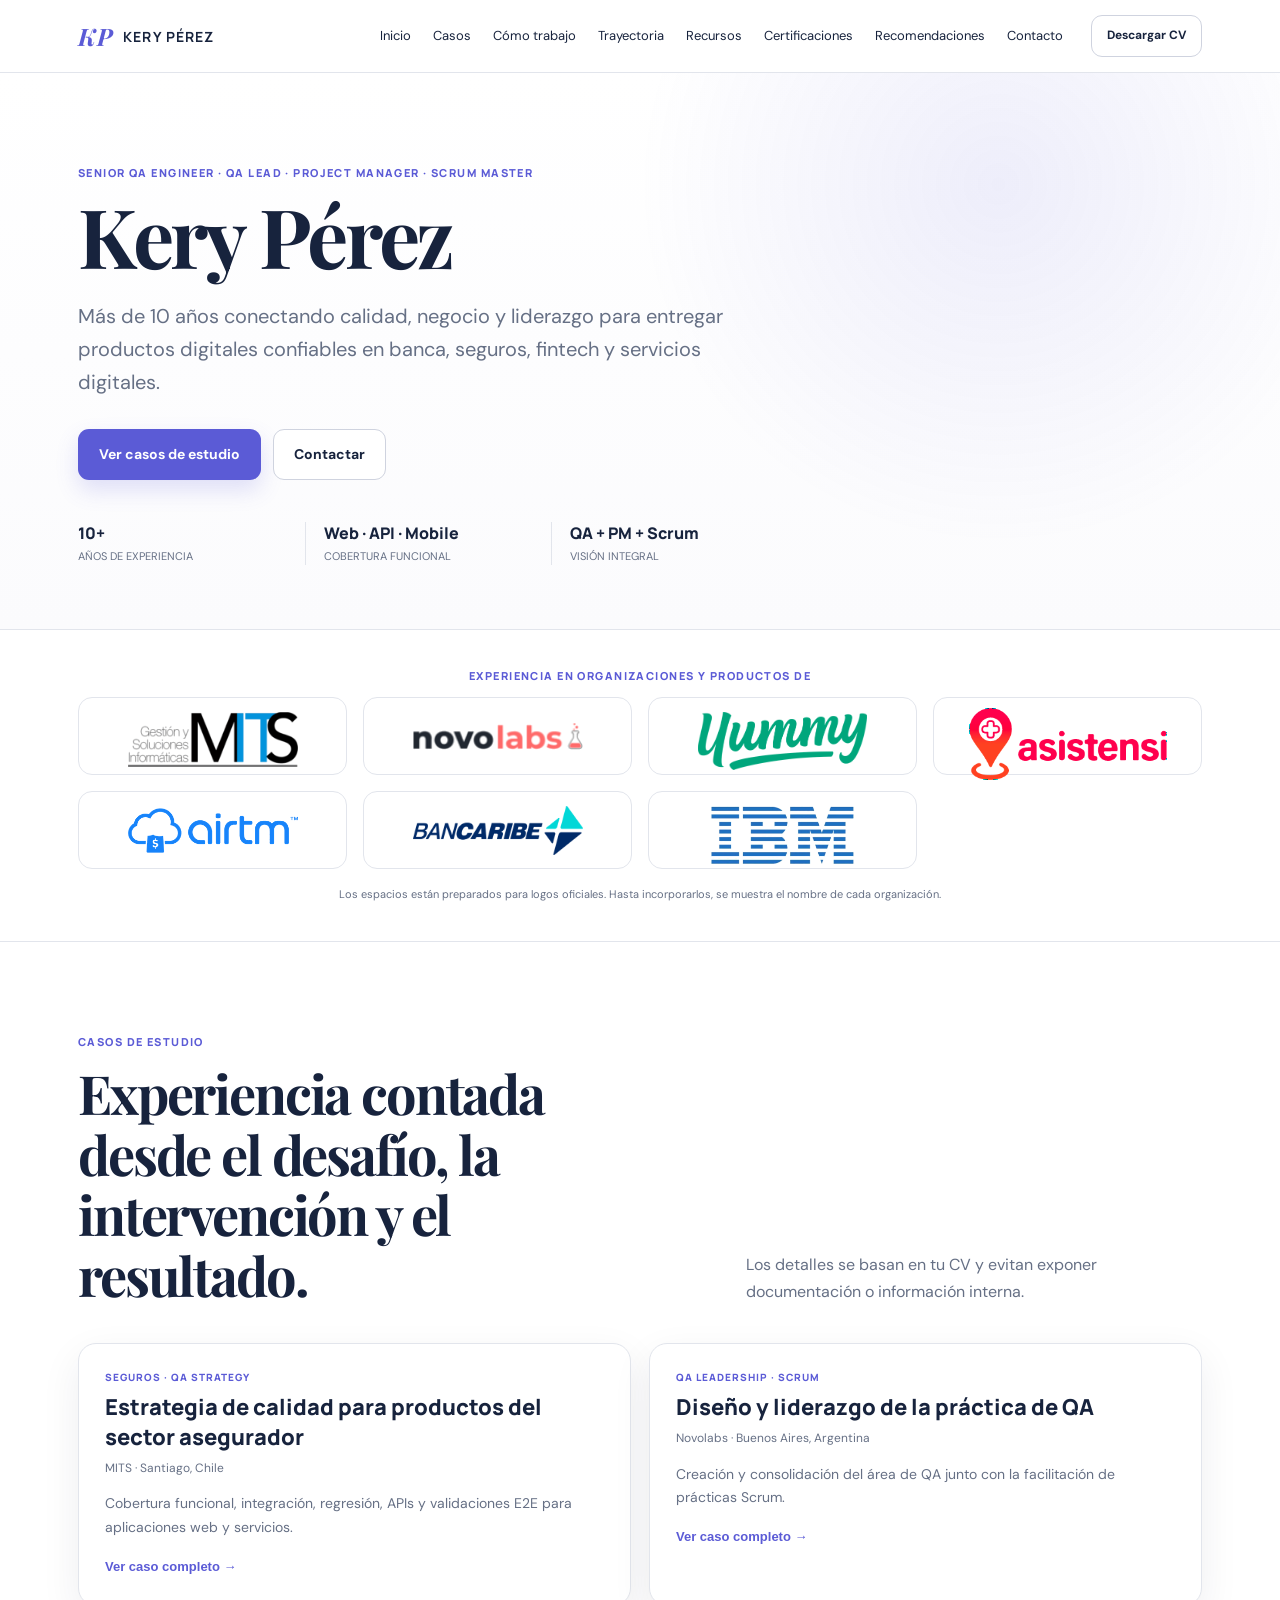
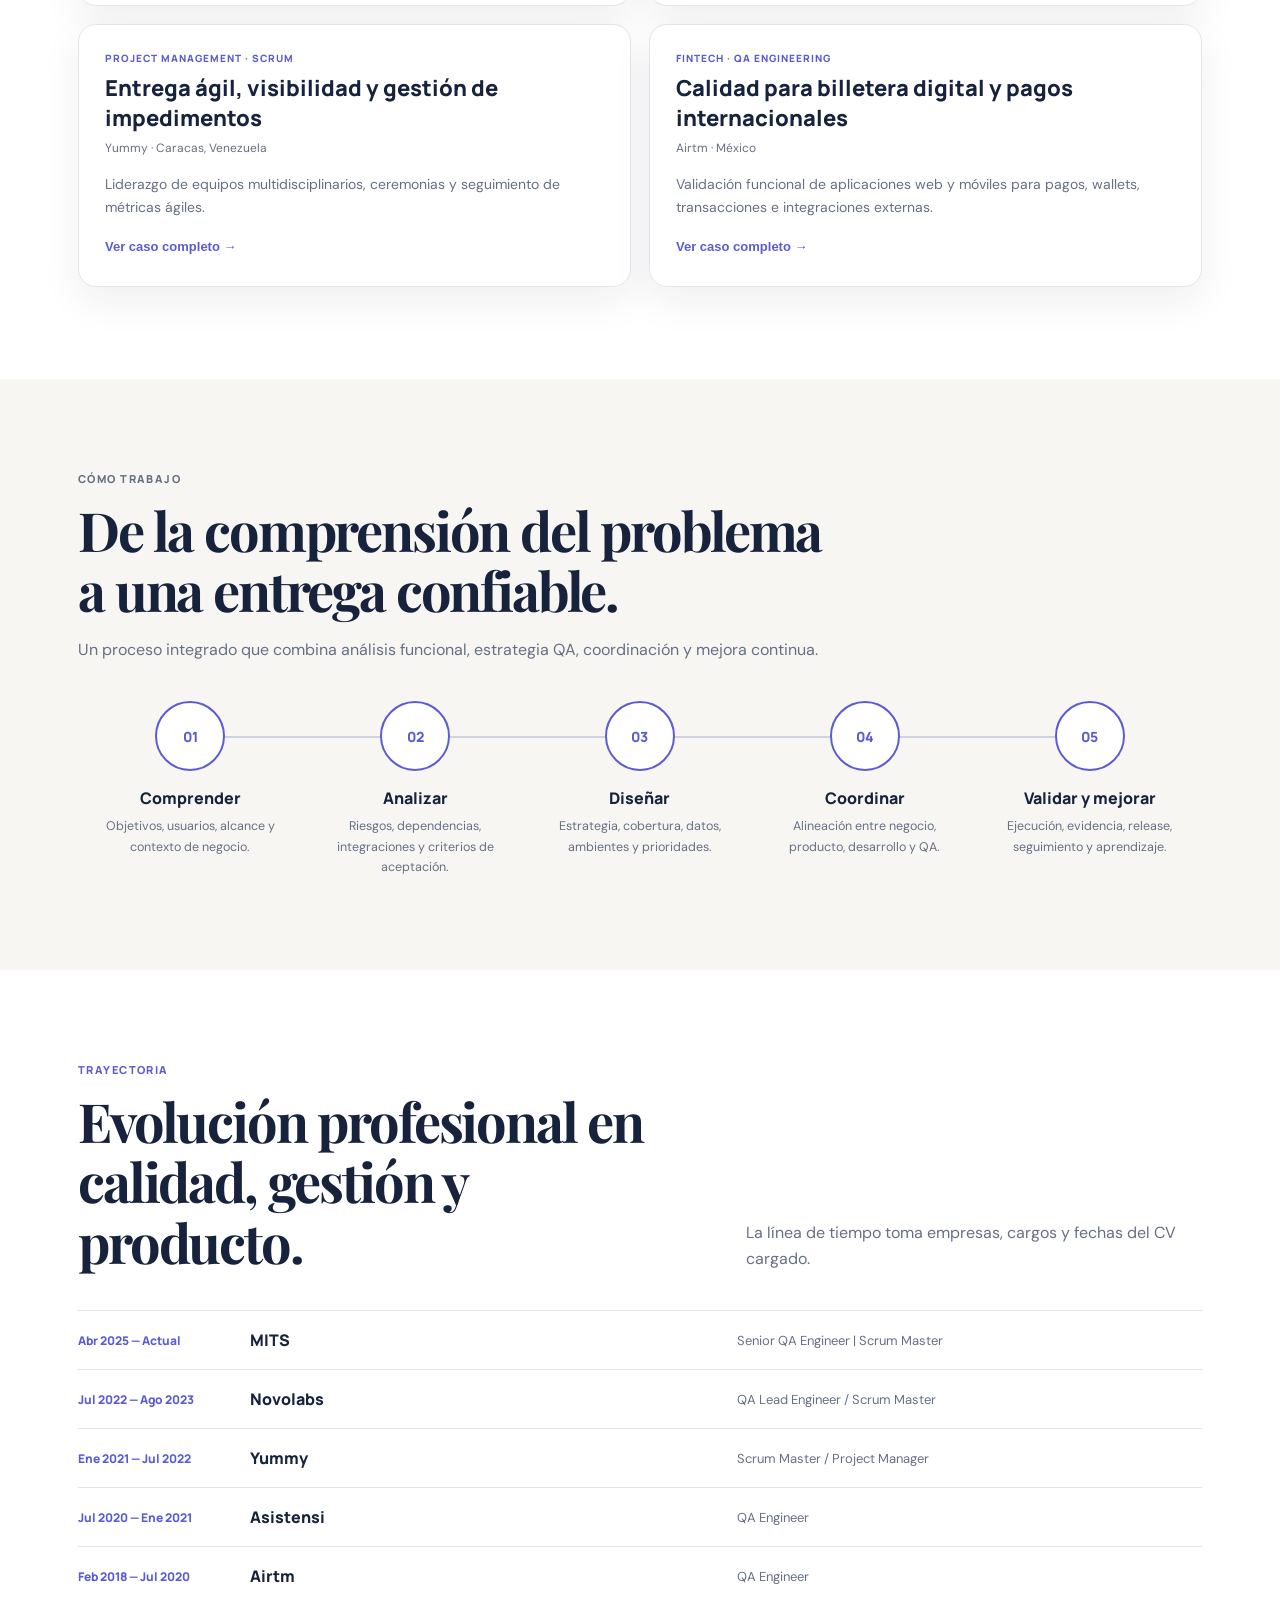
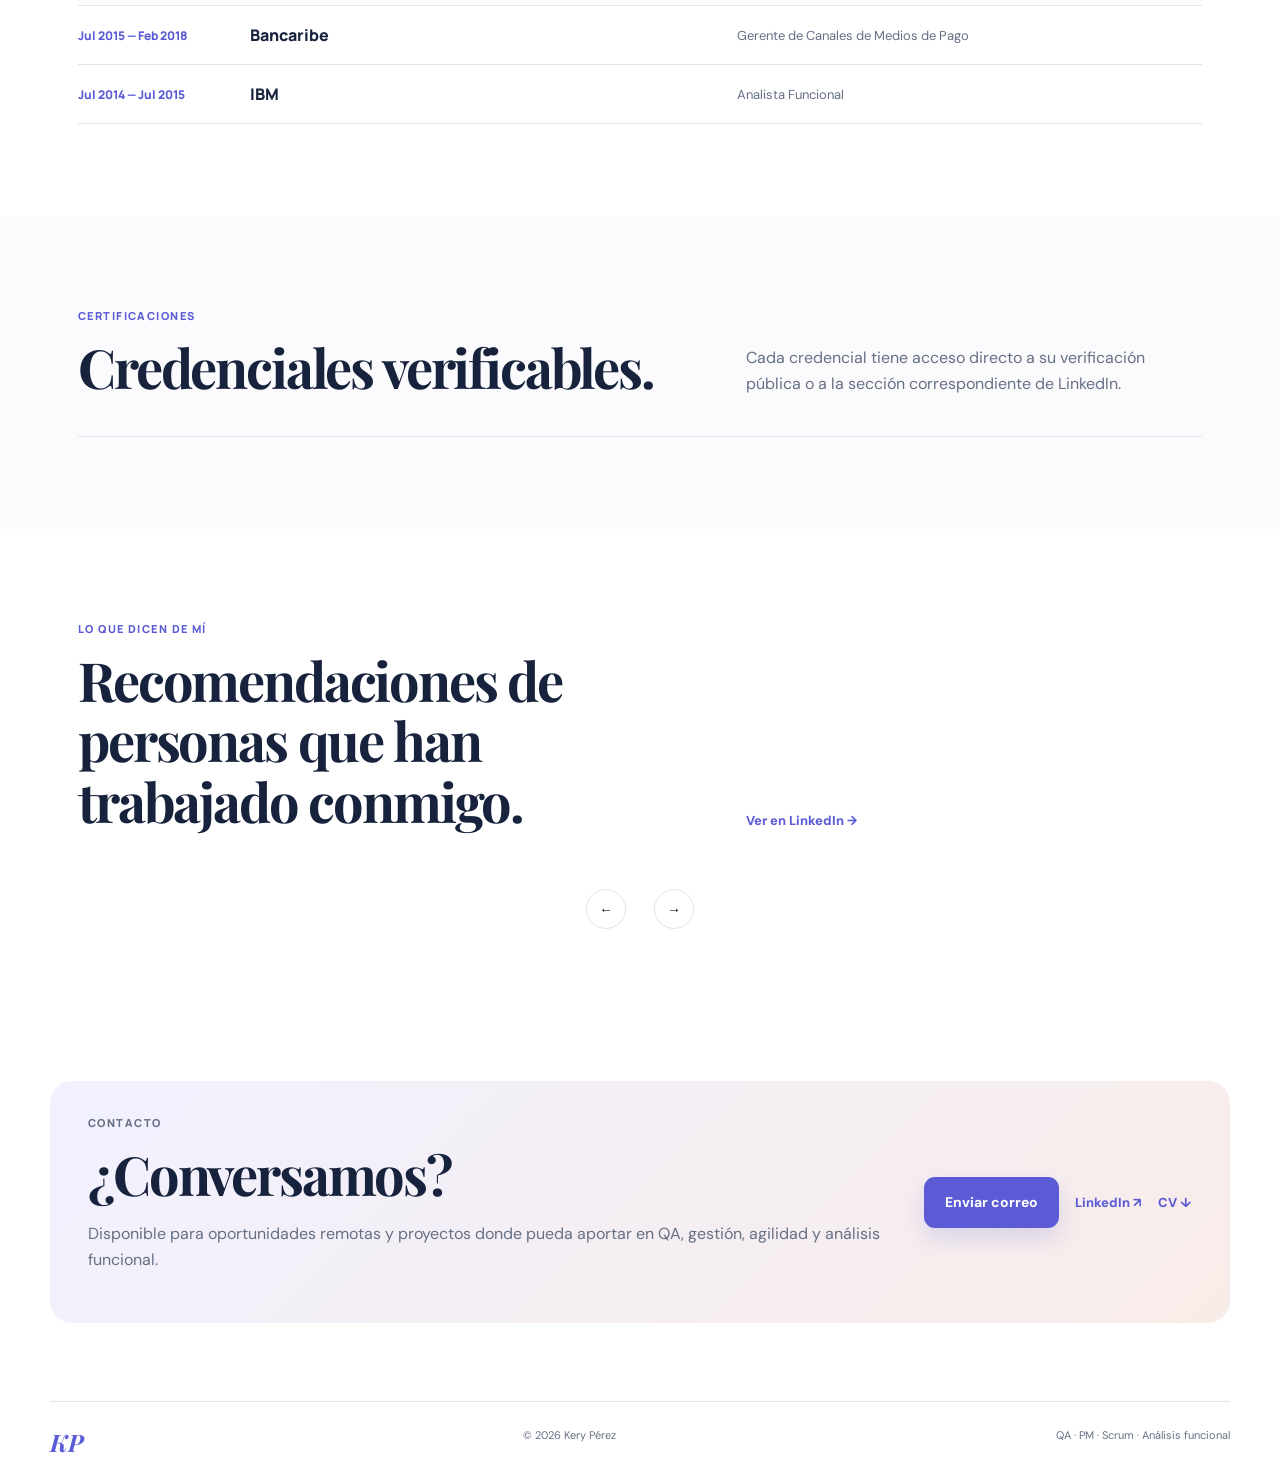
==== index.html @ e6fbb37a "elimine recursos" ====
<!DOCTYPE html>
<html lang="es">
<head>
  <meta charset="UTF-8">
  <meta name="viewport" content="width=device-width, initial-scale=1.0">
  <title>Kery Pérez — QA Leadership · Project Management · Scrum</title>
  <meta name="description" content="Portafolio profesional de Kery Pérez: QA Leadership, Project Management, Scrum y análisis funcional para banca, seguros y fintech.">
  <link rel="preconnect" href="https://fonts.googleapis.com">
  <link rel="preconnect" href="https://fonts.gstatic.com" crossorigin>
  <link href="https://fonts.googleapis.com/css2?family=DM+Sans:wght@400;500;600;700&family=Manrope:wght@500;600;700;800&family=Playfair+Display:wght@600;700&display=swap" rel="stylesheet">
  <link rel="stylesheet" href="assets/css/styles.css">
</head>
<body>
<header class="site-header">
  <div class="wrap nav">
    <a class="brand" href="#inicio"><span class="brand-mark">KP</span><span>Kery Pérez</span></a>
    <button class="nav-toggle" id="navToggle" aria-label="Abrir menú">☰</button>
    <nav class="nav-links" id="navLinks">
      <a href="#inicio">Inicio</a><a href="#casos">Casos</a><a href="#metodo">Cómo trabajo</a><a href="#trayectoria">Trayectoria</a><a href="#recursos">Recursos</a><a href="#certificaciones">Certificaciones</a><a href="#recomendaciones">Recomendaciones</a><a href="#contacto">Contacto</a>
    </nav>
    <a class="btn btn-outline nav-cv" href="assets/docs/CV_Kery_Perez_2026.pdf" download>Descargar CV</a>
  </div>
</header>

<main>
<section class="hero" id="inicio">
  <div class="wrap hero-content">
    <div>
      <p class="eyebrow">Senior QA Engineer · QA Lead · Project Manager · Scrum Master</p>
      <h1>Kery Pérez</h1>
      <p class="hero-lede">Más de 10 años conectando calidad, negocio y liderazgo para entregar productos digitales confiables en banca, seguros, fintech y servicios digitales.</p>
      <div class="hero-actions"><a class="btn btn-primary" href="#casos">Ver casos de estudio</a><a class="btn btn-secondary" href="#contacto">Contactar</a></div>
      <div class="stats"><div><strong>10+</strong><span>Años de experiencia</span></div><div><strong>Web · API · Mobile</strong><span>Cobertura funcional</span></div><div><strong>QA + PM + Scrum</strong><span>Visión integral</span></div></div>
    </div>

  </div>
</section>

<section class="company-section">
  <div class="wrap">
    <p class="section-label center">Experiencia en organizaciones y productos de</p>
    <div class="company-grid" id="companyGrid"></div>
    <p class="logo-note">Los espacios están preparados para logos oficiales. Hasta incorporarlos, se muestra el nombre de cada organización.</p>
  </div>
</section>

<section class="section" id="casos">
  <div class="wrap">
    <div class="section-head split"><div><p class="section-label">Casos de estudio</p><h2>Experiencia contada desde el desafío, la intervención y el resultado.</h2></div><p>Los detalles se basan en tu CV y evitan exponer documentación o información interna.</p></div>
    <div class="case-grid" id="caseGrid"></div>
  </div>
</section>

<section class="section method-section" id="metodo">
  <div class="wrap">
    <div class="section-head"><p class="section-label">Cómo trabajo</p><h2>De la comprensión del problema a una entrega confiable.</h2><p>Un proceso integrado que combina análisis funcional, estrategia QA, coordinación y mejora continua.</p></div>
    <div class="method-flow" id="methodFlow"></div>
  </div>
</section>

<section class="section" id="trayectoria">
  <div class="wrap">
    <div class="section-head split"><div><p class="section-label">Trayectoria</p><h2>Evolución profesional en calidad, gestión y producto.</h2></div><p>La línea de tiempo toma empresas, cargos y fechas del CV cargado.</p></div>
    <div class="timeline" id="timeline"></div>
  </div>
</section>

<section class="section certification-section" id="certificaciones">
  <div class="wrap">
    <div class="section-head split">
      <div>
        <p class="section-label">Certificaciones</p>
        <h2>Credenciales verificables.</h2>
      </div>
      <p>Cada credencial tiene acceso directo a su verificación pública o a la sección correspondiente de LinkedIn.</p>
    </div>
    <div class="certification-list" id="certificationList"></div>
  </div>
</section>

<section class="section" id="recomendaciones">
  <div class="wrap">
    <div class="section-head split"><div><p class="section-label">Lo que dicen de mí</p><h2>Recomendaciones de personas que han trabajado conmigo.</h2></div><a class="text-link" target="_blank" rel="noopener" href="https://www.linkedin.com/in/kandreinaperez/details/recommendations/">Ver en LinkedIn →</a></div>
    <div class="carousel"><div class="recommendation-track" id="recommendationTrack"></div></div>
    <div class="carousel-controls"><button id="prevRec" aria-label="Anterior">←</button><div id="recDots"></div><button id="nextRec" aria-label="Siguiente">→</button></div>
  </div>
</section>

<section class="contact-section" id="contacto">
  <div class="wrap contact-card"><div><p class="section-label">Contacto</p><h2>¿Conversamos?</h2><p>Disponible para oportunidades remotas y proyectos donde pueda aportar en QA, gestión, agilidad y análisis funcional.</p></div><div class="contact-actions"><a class="btn btn-primary" href="mailto:kery.aph@gmail.com">Enviar correo</a><a class="text-link" target="_blank" rel="noopener" href="https://www.linkedin.com/in/kandreinaperez/">LinkedIn ↗</a><a class="text-link" href="assets/docs/CV_Kery_Perez_2026.pdf" download>CV ↓</a></div></div>
</section>
</main>

<footer><div class="wrap footer-inner"><span class="brand-mark">KP</span><span>© 2026 Kery Pérez</span><span>QA · PM · Scrum · Análisis funcional</span></div></footer>
<script src="assets/js/data.js"></script><script src="assets/js/app.js"></script>
</body></html>
---- assets/css/styles.css ----
:root{--bg:#fff;--paper:#f7f6f3;--paper2:#f2f2fb;--text:#17233d;--muted:#667085;--line:#e2e5ec;--accent:#5b5bd6;--accent2:#d97757;--accentSoft:#ececff;--navy:#17233d;--shadow:0 14px 40px rgba(23,35,61,.07);--radius:20px;--display:'Playfair Display',serif;--heading:'Manrope',sans-serif;--body:'DM Sans',sans-serif;--container:1180px}*{box-sizing:border-box}html{scroll-behavior:smooth}body{margin:0;color:var(--text);background:var(--bg);font-family:var(--body);line-height:1.65}a{text-decoration:none;color:inherit}.wrap{max-width:var(--container);margin:auto;padding:0 28px}.section{padding:92px 0}.site-header{position:sticky;top:0;z-index:30;background:rgba(255,255,255,.93);backdrop-filter:blur(14px);border-bottom:1px solid var(--line)}.nav{height:72px;display:flex;align-items:center;gap:28px}.brand{display:flex;align-items:center;gap:10px;font:700 14px var(--heading);text-transform:uppercase;letter-spacing:.08em}.brand-mark{font:700 24px var(--display);font-style:italic;color:var(--accent)}.nav-links{margin-left:auto;display:flex;gap:22px}.nav-links a{font-size:13px}.nav-links a:hover{color:var(--accent)}.nav-toggle{display:none;border:0;background:none;font-size:22px}.btn{display:inline-flex;align-items:center;justify-content:center;padding:13px 20px;border-radius:11px;border:1px solid transparent;font-weight:700;font-size:14px}.btn-primary{background:var(--accent);color:white;box-shadow:0 10px 22px rgba(91,91,214,.18)}.btn-secondary,.btn-outline{background:white;border-color:#cfd3df}.nav-cv{padding:10px 15px;font-size:12px}.hero{padding:92px 0 64px;background:radial-gradient(circle at 78% 20%,rgba(91,91,214,.10),transparent 33%),linear-gradient(180deg,#fff,#fbfbfd)}.hero-grid{display:grid;grid-template-columns:1.08fr .92fr;gap:72px;align-items:center}.eyebrow,.section-label{color:var(--accent);font:800 11px var(--heading);letter-spacing:.13em;text-transform:uppercase;margin:0 0 14px}.center{text-align:center}.hero h1,.section-head h2,.contact-card h2{font:700 clamp(48px,7vw,82px)/1 var(--display);letter-spacing:-.04em;margin:0}.section-head h2,.contact-card h2{font-size:clamp(34px,4.8vw,54px);line-height:1.12}.hero-lede{font-size:20px;color:var(--muted);max-width:650px;margin:24px 0 0}.hero-actions{display:flex;gap:12px;margin-top:30px}.stats{display:grid;grid-template-columns:repeat(3,1fr);gap:18px;margin-top:42px}.stats div{border-right:1px solid var(--line);padding-right:14px}.stats div:last-child{border:0}.stats strong{display:block;font:800 16px var(--heading)}.stats span{display:block;color:var(--muted);font-size:11px;text-transform:uppercase;margin-top:3px}.hero-card{position:relative}.portrait-frame{height:470px;border-radius:38px;background:linear-gradient(145deg,#ececff,#f5e8e3);overflow:hidden;display:grid;place-items:center}.portrait-frame img{width:100%;height:100%;object-fit:cover}.portrait-placeholder{text-align:center}.portrait-placeholder span{display:block;color:var(--muted);font-size:12px;margin-top:6px}.hero-card blockquote{position:absolute;right:-10px;bottom:18px;background:white;border:1px solid var(--line);box-shadow:var(--shadow);border-radius:14px;padding:18px 22px;max-width:310px;margin:0;font-size:15px}.company-section{padding:38px 0;border-top:1px solid var(--line);border-bottom:1px solid var(--line)}.company-grid{display:grid;grid-template-columns:repeat(4,1fr);gap:16px}.company{height:78px;border:1px solid var(--line);border-radius:14px;background:white;display:grid;place-items:center;padding:10px}.company img{max-width:120px;max-height:42px}.company-fallback{font:800 18px var(--heading);color:var(--navy)}.logo-note{text-align:center;color:var(--muted);font-size:11px;margin:16px 0 0}.section-head{max-width:760px;margin-bottom:38px}.section-head>p{color:var(--muted)}.section-head.split{max-width:none;display:grid;grid-template-columns:1fr .75fr;gap:60px;align-items:end}.section-head.split>p{margin:0}.case-grid{display:grid;grid-template-columns:repeat(2,1fr);gap:18px}.case-card{border:1px solid var(--line);border-radius:18px;background:white;box-shadow:var(--shadow);overflow:hidden}.case-summary{padding:26px}.case-kicker{font:800 10px var(--heading);letter-spacing:.1em;text-transform:uppercase;color:var(--accent)}.case-card h3{font:800 22px/1.35 var(--heading);margin:9px 0 0}.case-client{font-size:12px;color:var(--muted);margin-top:6px}.case-summary p{color:var(--muted);font-size:14px}.case-toggle{border:0;background:none;padding:0;color:var(--accent);font-weight:800;font-size:13px}.case-detail{display:none;padding:0 26px 26px;border-top:1px solid var(--line)}.case-detail.open{display:grid;grid-template-columns:repeat(2,1fr);gap:18px;padding-top:22px}.detail-block h4{font:800 10px var(--heading);text-transform:uppercase;letter-spacing:.08em;color:var(--accent2);margin:0 0 6px}.detail-block p{margin:0;font-size:13.5px}.detail-result{grid-column:1/-1;background:var(--paper2);padding:16px;border-radius:12px;font-size:13.5px}.method-section{background:var(--paper)}.method-flow{display:grid;grid-template-columns:repeat(5,1fr);gap:0;position:relative}.method-flow:before{content:'';position:absolute;left:8%;right:8%;top:35px;height:2px;background:#cfd3df}.method-step{position:relative;text-align:center;padding:0 14px}.method-node{width:70px;height:70px;border-radius:50%;margin:0 auto;background:white;border:2px solid var(--accent);display:grid;place-items:center;position:relative;z-index:1;font:800 14px var(--heading);color:var(--accent)}.method-step h3{font:800 16px var(--heading);margin:16px 0 0}.method-step p{font-size:12.5px;color:var(--muted);margin:7px 0 0}.timeline{display:grid;gap:0;border-top:1px solid var(--line)}.timeline-item{display:grid;grid-template-columns:150px 1fr 1fr;gap:22px;padding:18px 0;border-bottom:1px solid var(--line);align-items:center}.timeline-item .period{font:800 12px var(--heading);color:var(--accent)}.timeline-item h3{font:800 16px var(--heading);margin:0}.timeline-item p{color:var(--muted);font-size:13px;margin:0}.library-section{background:var(--paper2)}.library-layout{display:grid;grid-template-columns:1.25fr .75fr;gap:18px}.resource-feature{background:var(--navy);color:white;border-radius:20px;padding:30px;min-height:300px;display:flex;flex-direction:column;justify-content:space-between}.resource-feature .resource-type{color:#b8b8ff}.resource-feature h3{font:800 30px var(--heading);margin:10px 0}.resource-feature p{color:#d4d9e3;max-width:520px}.resource-list{display:grid;gap:12px}.resource-row{background:white;border:1px solid var(--line);border-radius:15px;padding:18px;display:grid;grid-template-columns:1fr auto;gap:12px;align-items:center}.resource-row h3{font:800 15px var(--heading);margin:0}.resource-row p{font-size:12px;color:var(--muted);margin:4px 0 0}.resource-type{font:800 10px var(--heading);text-transform:uppercase;letter-spacing:.08em;color:var(--accent2)}.text-link{color:var(--accent);font-weight:800;font-size:13px}.carousel{overflow:hidden}.recommendation-track{display:flex;transition:transform .4s ease}.recommendation-page{min-width:100%;display:grid;grid-template-columns:repeat(3,1fr);gap:16px}.recommendation{border:1px solid var(--line);border-radius:18px;padding:24px;background:white;min-height:250px;display:flex;flex-direction:column;justify-content:space-between}.recommendation blockquote{font:600 16px/1.6 var(--heading);margin:0}.recommendation .name{font-weight:800;font-size:13px}.recommendation .role{font-size:11px;color:var(--muted)}.carousel-controls{display:flex;justify-content:center;align-items:center;gap:14px;margin-top:20px}.carousel-controls button{width:40px;height:40px;border-radius:50%;border:1px solid var(--line);background:white}.carousel-controls #recDots{display:flex;gap:7px}.dot{width:8px;height:8px;border-radius:50%;background:#cdd2dd}.dot.active{background:var(--accent)}.contact-section{padding:60px 0 78px}.contact-card{background:linear-gradient(135deg,#f1f1ff,#f8ece8);border-radius:22px;padding:34px 38px;display:grid;grid-template-columns:1fr auto;gap:30px;align-items:center}.contact-card p{color:var(--muted)}.contact-actions{display:flex;gap:16px;align-items:center}.footer-inner{border-top:1px solid var(--line);padding:24px 0;display:flex;justify-content:space-between;gap:16px;color:var(--muted);font-size:11px}@media(max-width:900px){.nav-links{display:none;position:absolute;top:72px;left:0;right:0;background:white;padding:18px 28px;border-bottom:1px solid var(--line);flex-direction:column}.nav-links.open{display:flex}.nav-toggle{display:block;margin-left:auto}.nav-cv{display:none}.hero-grid,.section-head.split,.library-layout,.contact-card{grid-template-columns:1fr}.company-grid{grid-template-columns:repeat(2,1fr)}.method-flow{grid-template-columns:repeat(2,1fr);gap:24px}.method-flow:before{display:none}.recommendation-page{grid-template-columns:1fr}.timeline-item{grid-template-columns:1fr}.case-grid{grid-template-columns:1fr}}@media(max-width:600px){.wrap{padding:0 20px}.section{padding:70px 0}.stats{grid-template-columns:1fr}.hero-actions,.contact-actions{flex-wrap:wrap}.portrait-frame{height:390px}.company-grid{grid-template-columns:1fr}.case-detail.open{grid-template-columns:1fr}.detail-result{grid-column:auto}}

.company img{width:100%;max-width:150px;max-height:52px;object-fit:contain}
.portrait-frame img{object-position:center 20%}
.certification-section{background:#fbfbfd}
.certification-list{border-top:1px solid var(--line)}
.certification-row{display:grid;grid-template-columns:1fr auto;gap:24px;align-items:center;padding:17px 0;border-bottom:1px solid var(--line);transition:.2s ease}
.certification-row:hover{padding-left:8px;color:var(--accent)}
.certification-title{font:800 15px var(--heading);color:var(--text)}
.certification-meta{margin-top:3px;color:var(--muted);font-size:12px}
.certification-action{color:var(--accent);font-weight:800;font-size:12px;white-space:nowrap}
@media(max-width:600px){.certification-row{grid-template-columns:1fr;gap:7px}}

/* Ajustes de fotografía y logos - versión final */
.portrait-frame{
  background:#f7f7fb;
}
.portrait-frame img{
  object-fit:cover;
  object-position:center 16%;
  filter:none;
}
.company{
  padding:14px;
}
.company img{
  width:100%;
  max-width:170px;
  max-height:58px;
  object-fit:contain;
}
@media(max-width:600px){
  .portrait-frame img{object-position:center 12%}
}
.hero-quote blockquote{
    background:#fff;
    padding:2rem;
    border-radius:20px;
    box-shadow:0 18px 45px rgba(30,41,59,.08);
    border-left:5px solid #5B5CE2;
    font-size:1.15rem;
    line-height:1.8;
    color:#24304a;
    font-style:italic;
    max-width:420px;
}
.company img[src*="asistensi"]{
  max-width: 190px;
  max-height: 64px;
  width: 100%;
  object-fit: contain;
  transform: scale(1.12);
}
.hero-grid{
    display:block;
}

.hero-grid > div:first-child{
    max-width:760px;
}

.hero-grid > aside{
    display:none;
}

.hero .stats{
    max-width:720px;
}
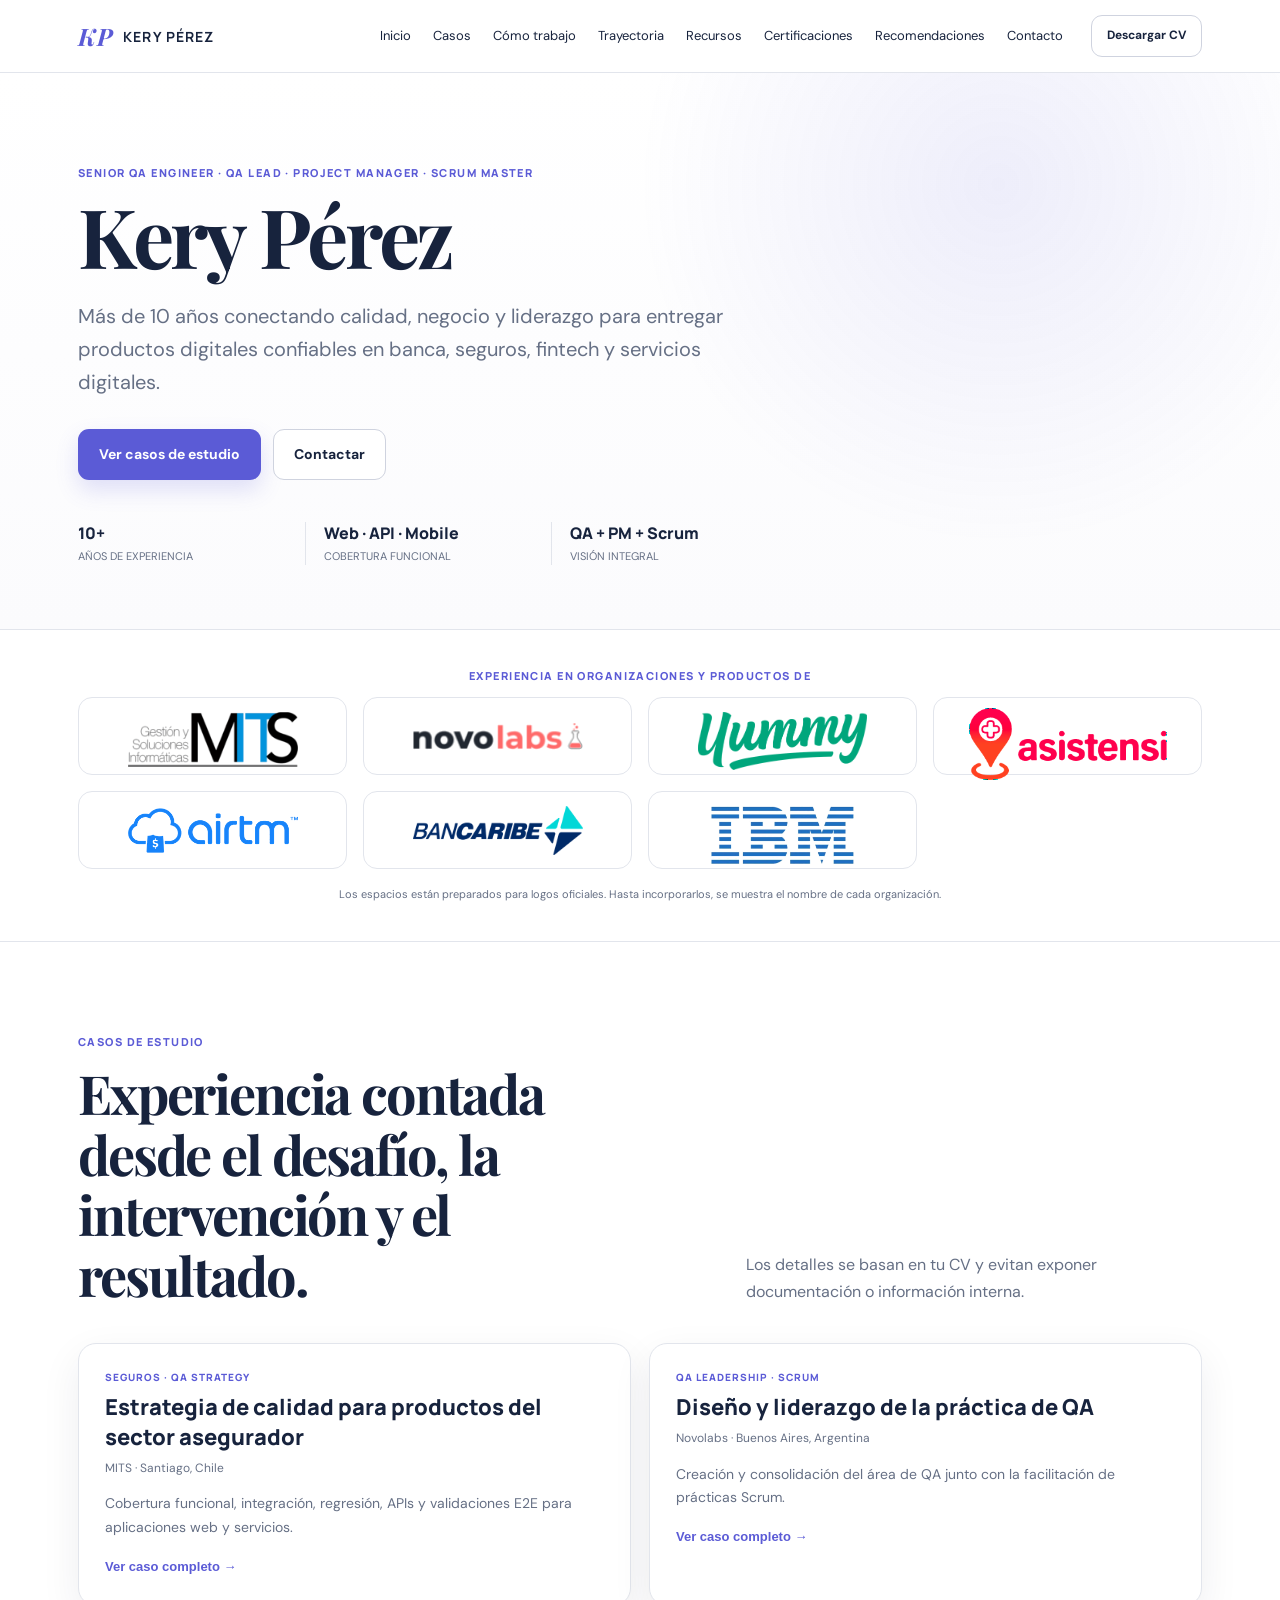
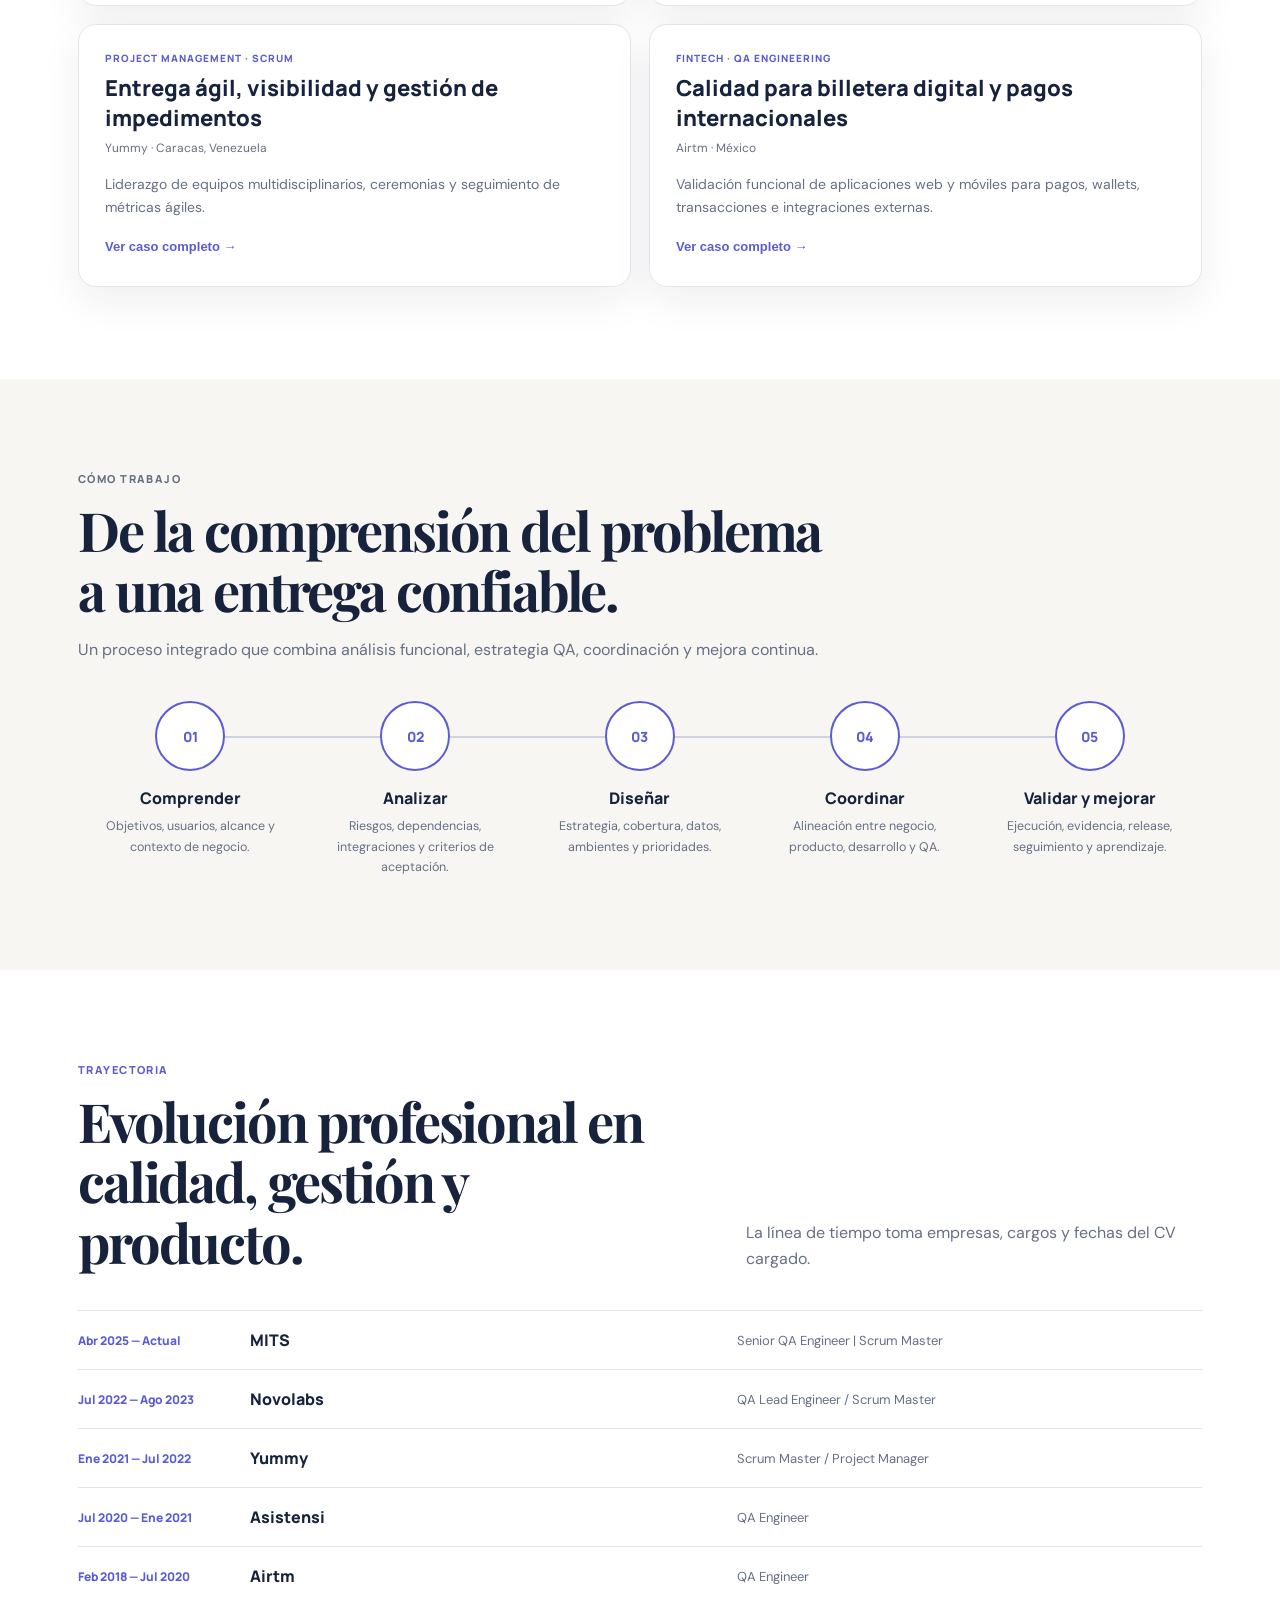
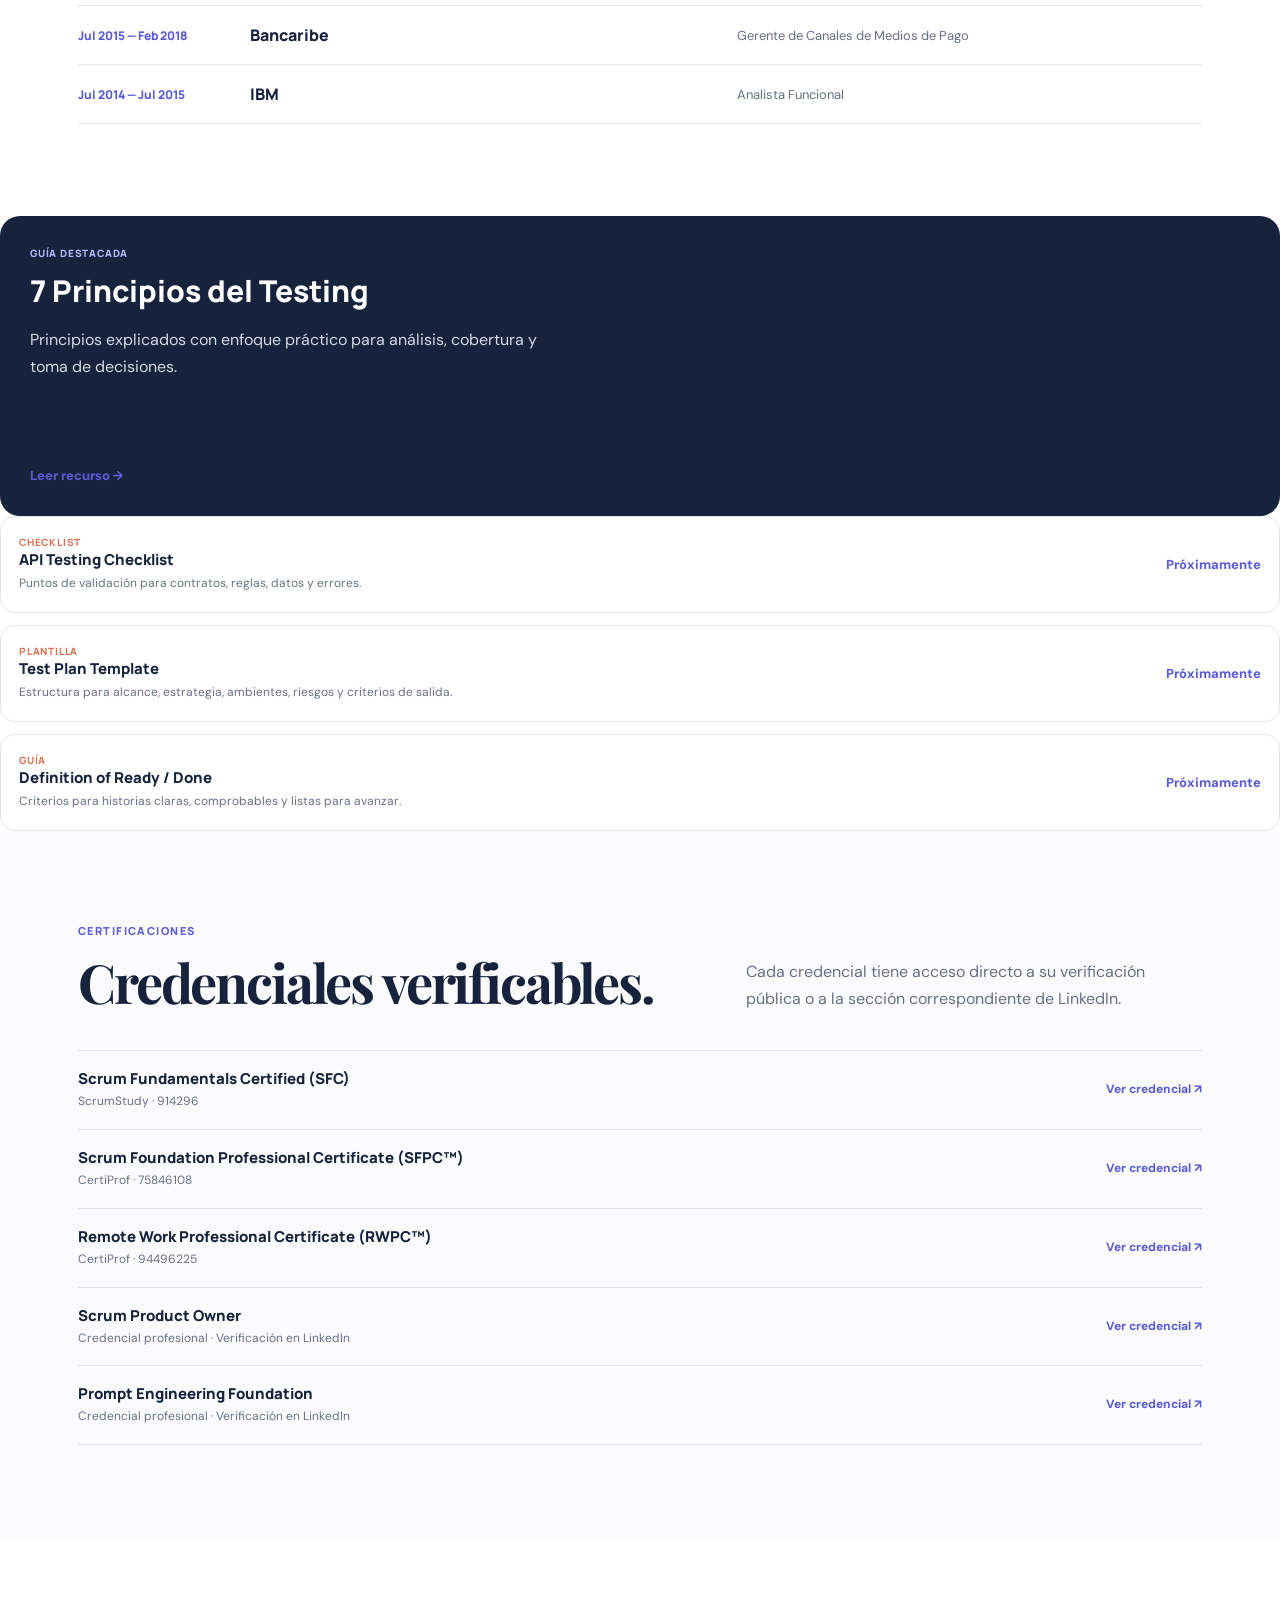
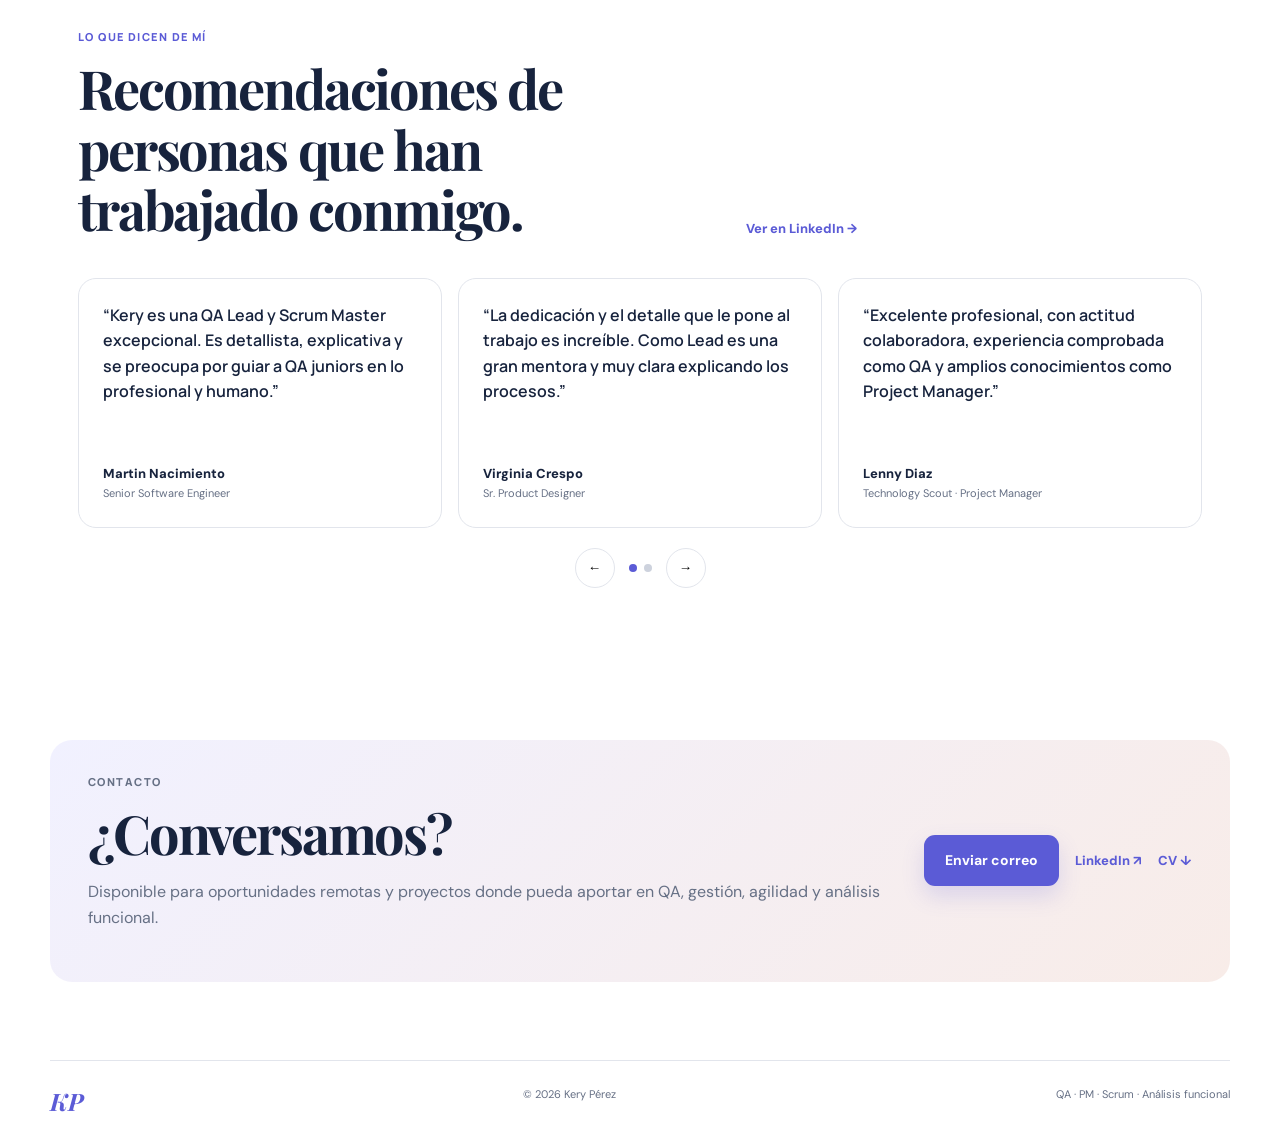
==== commit 2d4c2def: "Add libraryGrid div to index.html" ====
--- a/index.html
+++ b/index.html
@@ -65,6 +65,8 @@
   </div>
 </section>
 
+  <div id="libraryGrid"></div>
+</section>
 <section class="section certification-section" id="certificaciones">
   <div class="wrap">
     <div class="section-head split">
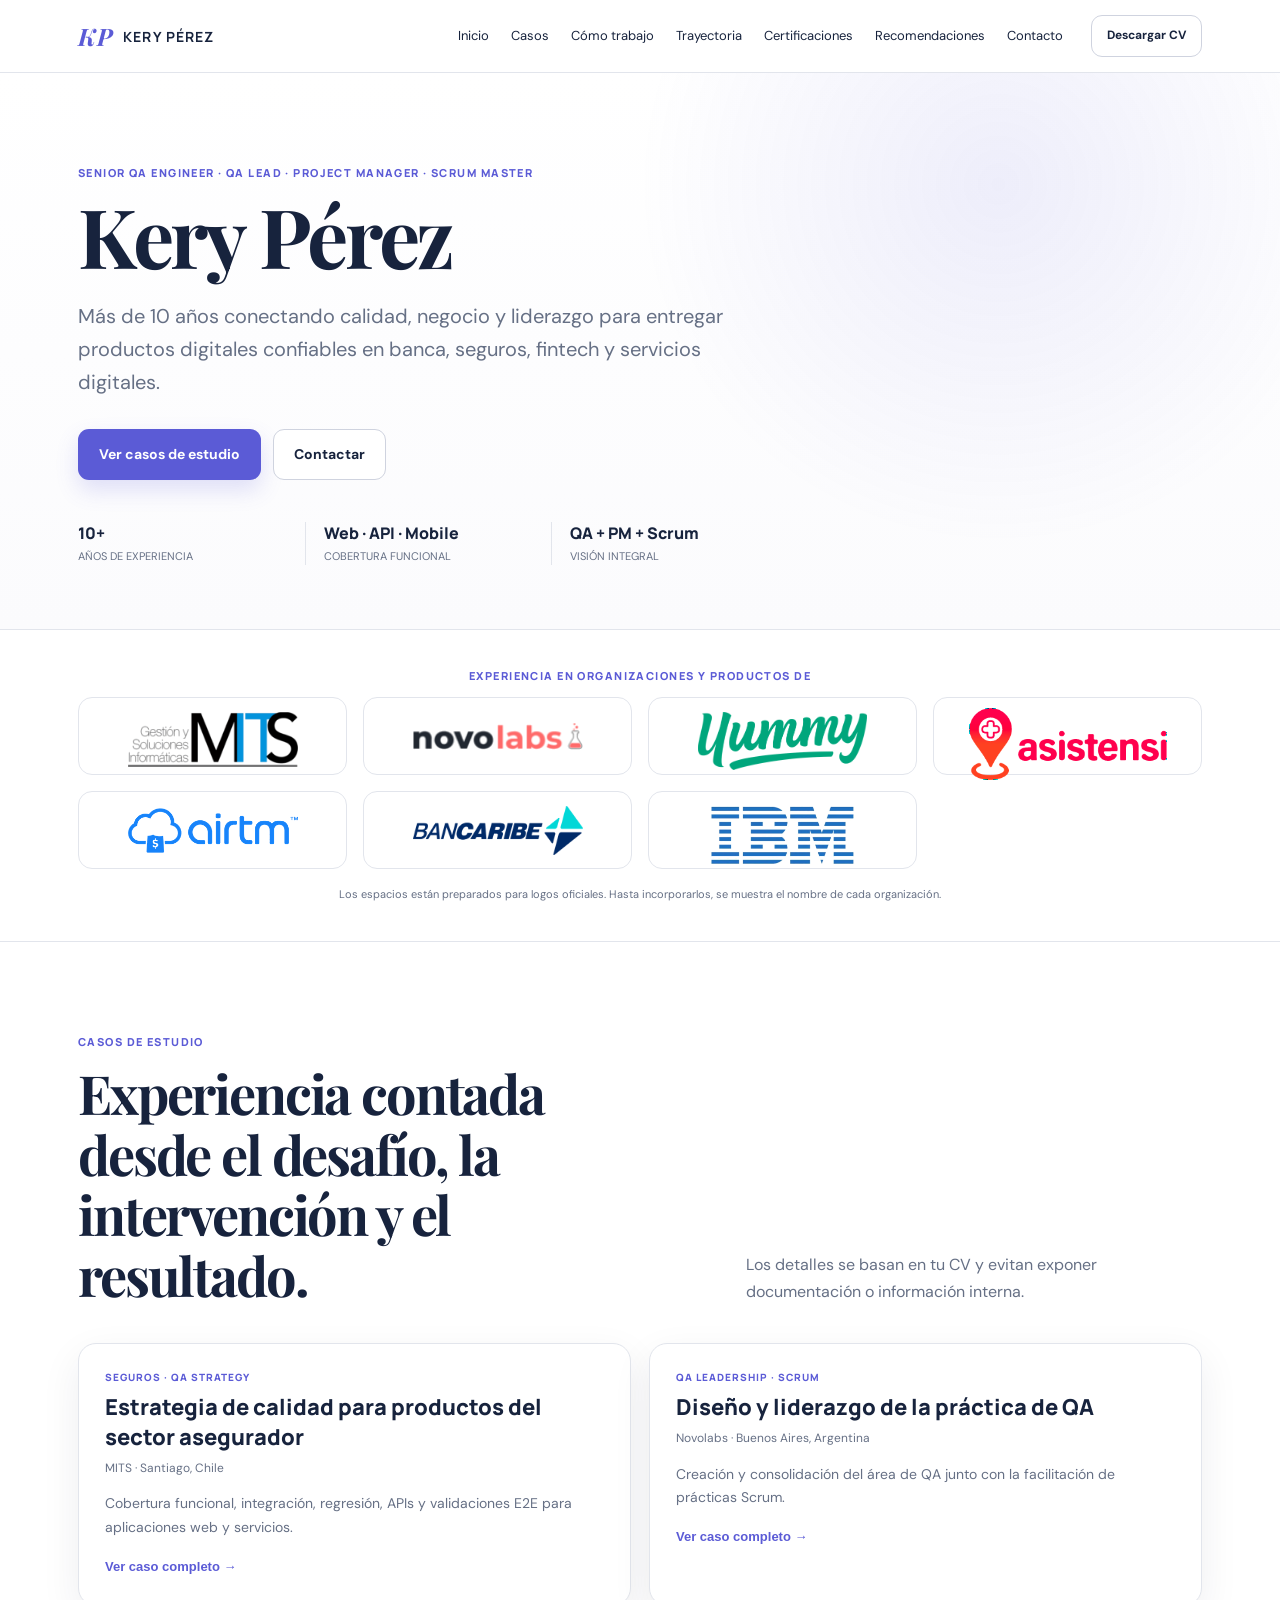
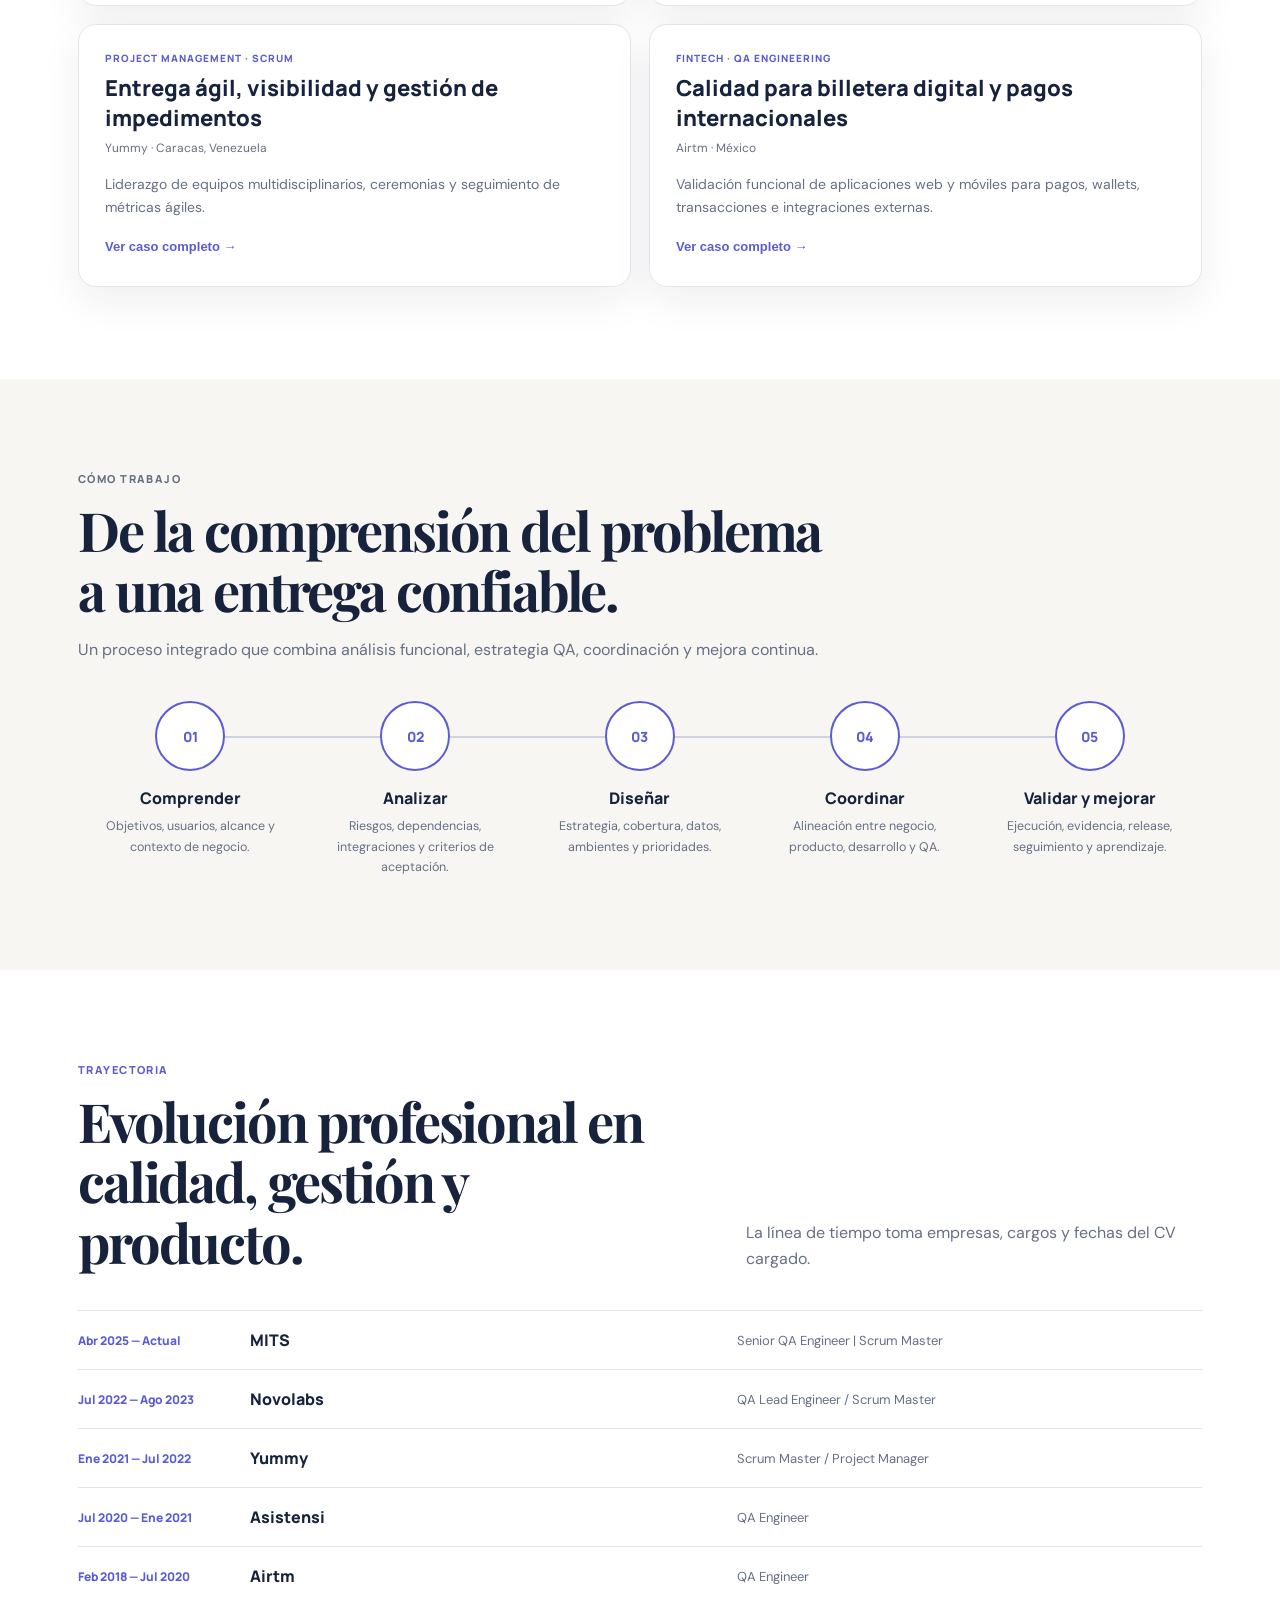
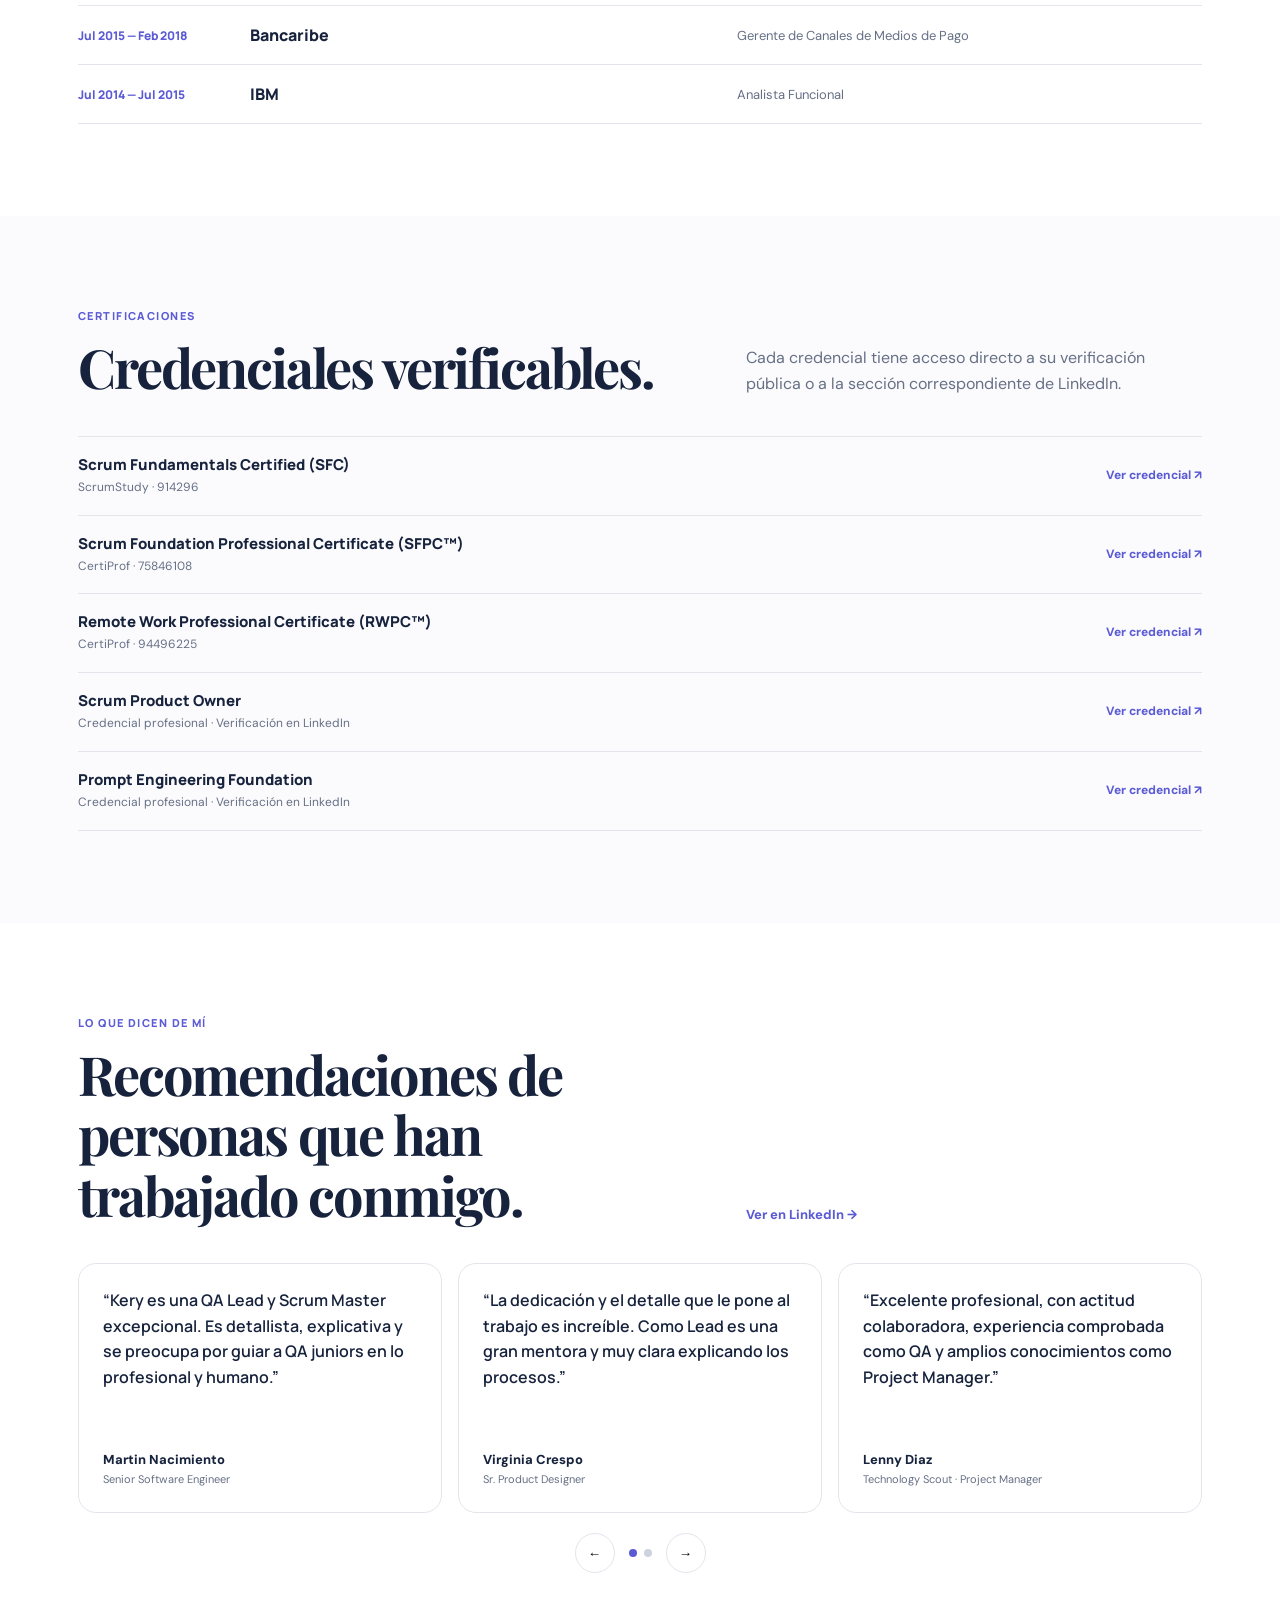
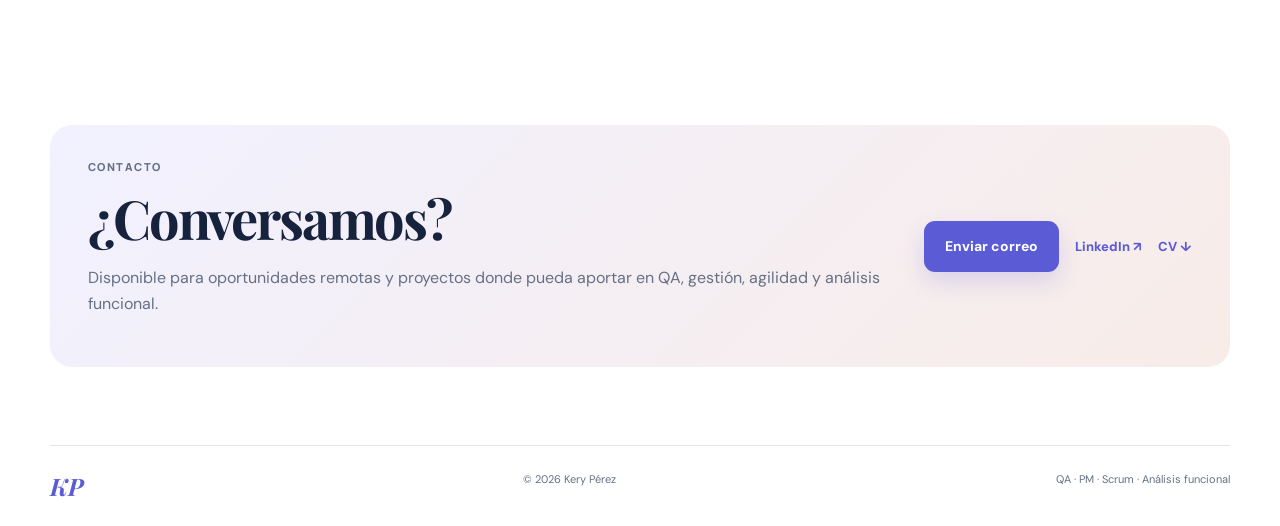
==== commit 9a2f2a9c: "cambio completo html para corregir" ====
--- a/index.html
+++ b/index.html
@@ -3,96 +3,370 @@
 <head>
   <meta charset="UTF-8">
   <meta name="viewport" content="width=device-width, initial-scale=1.0">
+
   <title>Kery Pérez — QA Leadership · Project Management · Scrum</title>
-  <meta name="description" content="Portafolio profesional de Kery Pérez: QA Leadership, Project Management, Scrum y análisis funcional para banca, seguros y fintech.">
+
+  <meta
+    name="description"
+    content="Portafolio profesional de Kery Pérez: QA Leadership, Project Management, Scrum y análisis funcional para banca, seguros y fintech."
+  >
+
   <link rel="preconnect" href="https://fonts.googleapis.com">
   <link rel="preconnect" href="https://fonts.gstatic.com" crossorigin>
-  <link href="https://fonts.googleapis.com/css2?family=DM+Sans:wght@400;500;600;700&family=Manrope:wght@500;600;700;800&family=Playfair+Display:wght@600;700&display=swap" rel="stylesheet">
+
+  <link
+    href="https://fonts.googleapis.com/css2?family=DM+Sans:wght@400;500;600;700&family=Manrope:wght@500;600;700;800&family=Playfair+Display:wght@600;700&display=swap"
+    rel="stylesheet"
+  >
+
   <link rel="stylesheet" href="assets/css/styles.css">
 </head>
+
 <body>
+
 <header class="site-header">
   <div class="wrap nav">
-    <a class="brand" href="#inicio"><span class="brand-mark">KP</span><span>Kery Pérez</span></a>
-    <button class="nav-toggle" id="navToggle" aria-label="Abrir menú">☰</button>
-    <nav class="nav-links" id="navLinks">
-      <a href="#inicio">Inicio</a><a href="#casos">Casos</a><a href="#metodo">Cómo trabajo</a><a href="#trayectoria">Trayectoria</a><a href="#recursos">Recursos</a><a href="#certificaciones">Certificaciones</a><a href="#recomendaciones">Recomendaciones</a><a href="#contacto">Contacto</a>
+
+    <a class="brand" href="#inicio">
+      <span class="brand-mark">KP</span>
+      <span>Kery Pérez</span>
+    </a>
+
+    <button
+      class="nav-toggle"
+      id="navToggle"
+      aria-label="Abrir menú"
+      type="button"
+    >
+      ☰
+    </button>
+
+    <nav class="nav-links" id="navLinks" aria-label="Navegación principal">
+      <a href="#inicio">Inicio</a>
+      <a href="#casos">Casos</a>
+      <a href="#metodo">Cómo trabajo</a>
+      <a href="#trayectoria">Trayectoria</a>
+      <a href="#certificaciones">Certificaciones</a>
+      <a href="#recomendaciones">Recomendaciones</a>
+      <a href="#contacto">Contacto</a>
     </nav>
-    <a class="btn btn-outline nav-cv" href="assets/docs/CV_Kery_Perez_2026.pdf" download>Descargar CV</a>
+
+    <a
+      class="btn btn-outline nav-cv"
+      href="assets/docs/CV_Kery_Perez_2026.pdf"
+      download
+    >
+      Descargar CV
+    </a>
+
   </div>
 </header>
 
 <main>
-<section class="hero" id="inicio">
-  <div class="wrap hero-content">
-    <div>
-      <p class="eyebrow">Senior QA Engineer · QA Lead · Project Manager · Scrum Master</p>
-      <h1>Kery Pérez</h1>
-      <p class="hero-lede">Más de 10 años conectando calidad, negocio y liderazgo para entregar productos digitales confiables en banca, seguros, fintech y servicios digitales.</p>
-      <div class="hero-actions"><a class="btn btn-primary" href="#casos">Ver casos de estudio</a><a class="btn btn-secondary" href="#contacto">Contactar</a></div>
-      <div class="stats"><div><strong>10+</strong><span>Años de experiencia</span></div><div><strong>Web · API · Mobile</strong><span>Cobertura funcional</span></div><div><strong>QA + PM + Scrum</strong><span>Visión integral</span></div></div>
-    </div>
+
+  <!-- HERO -->
+  <section class="hero" id="inicio">
+    <div class="wrap hero-content">
+
+      <div>
+        <p class="eyebrow">
+          Senior QA Engineer · QA Lead · Project Manager · Scrum Master
+        </p>
+
+        <h1>Kery Pérez</h1>
+
+        <p class="hero-lede">
+          Más de 10 años conectando calidad, negocio y liderazgo para entregar
+          productos digitales confiables en banca, seguros, fintech y servicios
+          digitales.
+        </p>
+
+        <div class="hero-actions">
+          <a class="btn btn-primary" href="#casos">
+            Ver casos de estudio
+          </a>
+
+          <a class="btn btn-secondary" href="#contacto">
+            Contactar
+          </a>
+        </div>
+
+        <div class="stats">
+
+          <div>
+            <strong>10+</strong>
+            <span>Años de experiencia</span>
+          </div>
+
+          <div>
+            <strong>Web · API · Mobile</strong>
+            <span>Cobertura funcional</span>
+          </div>
+
+          <div>
+            <strong>QA + PM + Scrum</strong>
+            <span>Visión integral</span>
+          </div>
+
+        </div>
+      </div>
+
+    </div>
+  </section>
+
+  <!-- EMPRESAS -->
+  <section class="company-section">
+    <div class="wrap">
+
+      <p class="section-label center">
+        Experiencia en organizaciones y productos de
+      </p>
+
+      <div class="company-grid" id="companyGrid"></div>
+
+      <p class="logo-note">
+        Los espacios están preparados para logos oficiales. Hasta incorporarlos,
+        se muestra el nombre de cada organización.
+      </p>
+
+    </div>
+  </section>
+
+  <!-- CASOS DE ESTUDIO -->
+  <section class="section" id="casos">
+    <div class="wrap">
+
+      <div class="section-head split">
+
+        <div>
+          <p class="section-label">Casos de estudio</p>
+
+          <h2>
+            Experiencia contada desde el desafío, la intervención y el resultado.
+          </h2>
+        </div>
+
+        <p>
+          Los detalles se basan en tu CV y evitan exponer documentación o
+          información interna.
+        </p>
+
+      </div>
+
+      <div class="case-grid" id="caseGrid"></div>
+
+    </div>
+  </section>
+
+  <!-- CÓMO TRABAJO -->
+  <section class="section method-section" id="metodo">
+    <div class="wrap">
+
+      <div class="section-head">
+
+        <p class="section-label">Cómo trabajo</p>
+
+        <h2>
+          De la comprensión del problema a una entrega confiable.
+        </h2>
+
+        <p>
+          Un proceso integrado que combina análisis funcional, estrategia QA,
+          coordinación y mejora continua.
+        </p>
+
+      </div>
+
+      <div class="method-flow" id="methodFlow"></div>
+
+    </div>
+  </section>
+
+  <!-- TRAYECTORIA -->
+  <section class="section" id="trayectoria">
+    <div class="wrap">
+
+      <div class="section-head split">
+
+        <div>
+          <p class="section-label">Trayectoria</p>
+
+          <h2>
+            Evolución profesional en calidad, gestión y producto.
+          </h2>
+        </div>
+
+        <p>
+          La línea de tiempo toma empresas, cargos y fechas del CV cargado.
+        </p>
+
+      </div>
+
+      <div class="timeline" id="timeline"></div>
+
+    </div>
+  </section>
+
+  <!--
+    CONTENEDOR OCULTO REQUERIDO POR EL JAVASCRIPT.
+    No se muestra en pantalla, pero evita que app.js se detenga
+    cuando intenta cargar los recursos.
+  -->
+  <div id="libraryGrid" hidden></div>
+
+  <!-- CERTIFICACIONES -->
+  <section
+    class="section certification-section"
+    id="certificaciones"
+  >
+    <div class="wrap">
+
+      <div class="section-head split">
+
+        <div>
+          <p class="section-label">Certificaciones</p>
+
+          <h2>
+            Credenciales verificables.
+          </h2>
+        </div>
+
+        <p>
+          Cada credencial tiene acceso directo a su verificación pública o a la
+          sección correspondiente de LinkedIn.
+        </p>
+
+      </div>
+
+      <div
+        class="certification-list"
+        id="certificationList"
+      ></div>
+
+    </div>
+  </section>
+
+  <!-- RECOMENDACIONES -->
+  <section class="section" id="recomendaciones">
+    <div class="wrap">
+
+      <div class="section-head split">
+
+        <div>
+          <p class="section-label">Lo que dicen de mí</p>
+
+          <h2>
+            Recomendaciones de personas que han trabajado conmigo.
+          </h2>
+        </div>
+
+        <a
+          class="text-link"
+          href="https://www.linkedin.com/in/kandreinaperez/details/recommendations/"
+          target="_blank"
+          rel="noopener noreferrer"
+        >
+          Ver en LinkedIn →
+        </a>
+
+      </div>
+
+      <div class="carousel">
+        <div
+          class="recommendation-track"
+          id="recommendationTrack"
+        ></div>
+      </div>
+
+      <div class="carousel-controls">
+
+        <button
+          id="prevRec"
+          aria-label="Recomendación anterior"
+          type="button"
+        >
+          ←
+        </button>
+
+        <div id="recDots"></div>
+
+        <button
+          id="nextRec"
+          aria-label="Siguiente recomendación"
+          type="button"
+        >
+          →
+        </button>
+
+      </div>
+
+    </div>
+  </section>
+
+  <!-- CONTACTO -->
+  <section class="contact-section" id="contacto">
+    <div class="wrap contact-card">
+
+      <div>
+        <p class="section-label">Contacto</p>
+
+        <h2>¿Conversamos?</h2>
+
+        <p>
+          Disponible para oportunidades remotas y proyectos donde pueda aportar
+          en QA, gestión, agilidad y análisis funcional.
+        </p>
+      </div>
+
+      <div class="contact-actions">
+
+        <a
+          class="btn btn-primary"
+          href="mailto:kery.aph@gmail.com"
+        >
+          Enviar correo
+        </a>
+
+        <a
+          class="text-link"
+          href="https://www.linkedin.com/in/kandreinaperez/"
+          target="_blank"
+          rel="noopener noreferrer"
+        >
+          LinkedIn ↗
+        </a>
+
+        <a
+          class="text-link"
+          href="assets/docs/CV_Kery_Perez_2026.pdf"
+          download
+        >
+          CV ↓
+        </a>
+
+      </div>
+
+    </div>
+  </section>
+
+</main>
+
+<footer>
+  <div class="wrap footer-inner">
+
+    <span class="brand-mark">KP</span>
+
+    <span>© 2026 Kery Pérez</span>
+
+    <span>
+      QA · PM · Scrum · Análisis funcional
+    </span>
 
   </div>
-</section>
-
-<section class="company-section">
-  <div class="wrap">
-    <p class="section-label center">Experiencia en organizaciones y productos de</p>
-    <div class="company-grid" id="companyGrid"></div>
-    <p class="logo-note">Los espacios están preparados para logos oficiales. Hasta incorporarlos, se muestra el nombre de cada organización.</p>
-  </div>
-</section>
-
-<section class="section" id="casos">
-  <div class="wrap">
-    <div class="section-head split"><div><p class="section-label">Casos de estudio</p><h2>Experiencia contada desde el desafío, la intervención y el resultado.</h2></div><p>Los detalles se basan en tu CV y evitan exponer documentación o información interna.</p></div>
-    <div class="case-grid" id="caseGrid"></div>
-  </div>
-</section>
-
-<section class="section method-section" id="metodo">
-  <div class="wrap">
-    <div class="section-head"><p class="section-label">Cómo trabajo</p><h2>De la comprensión del problema a una entrega confiable.</h2><p>Un proceso integrado que combina análisis funcional, estrategia QA, coordinación y mejora continua.</p></div>
-    <div class="method-flow" id="methodFlow"></div>
-  </div>
-</section>
-
-<section class="section" id="trayectoria">
-  <div class="wrap">
-    <div class="section-head split"><div><p class="section-label">Trayectoria</p><h2>Evolución profesional en calidad, gestión y producto.</h2></div><p>La línea de tiempo toma empresas, cargos y fechas del CV cargado.</p></div>
-    <div class="timeline" id="timeline"></div>
-  </div>
-</section>
-
-  <div id="libraryGrid"></div>
-</section>
-<section class="section certification-section" id="certificaciones">
-  <div class="wrap">
-    <div class="section-head split">
-      <div>
-        <p class="section-label">Certificaciones</p>
-        <h2>Credenciales verificables.</h2>
-      </div>
-      <p>Cada credencial tiene acceso directo a su verificación pública o a la sección correspondiente de LinkedIn.</p>
-    </div>
-    <div class="certification-list" id="certificationList"></div>
-  </div>
-</section>
-
-<section class="section" id="recomendaciones">
-  <div class="wrap">
-    <div class="section-head split"><div><p class="section-label">Lo que dicen de mí</p><h2>Recomendaciones de personas que han trabajado conmigo.</h2></div><a class="text-link" target="_blank" rel="noopener" href="https://www.linkedin.com/in/kandreinaperez/details/recommendations/">Ver en LinkedIn →</a></div>
-    <div class="carousel"><div class="recommendation-track" id="recommendationTrack"></div></div>
-    <div class="carousel-controls"><button id="prevRec" aria-label="Anterior">←</button><div id="recDots"></div><button id="nextRec" aria-label="Siguiente">→</button></div>
-  </div>
-</section>
-
-<section class="contact-section" id="contacto">
-  <div class="wrap contact-card"><div><p class="section-label">Contacto</p><h2>¿Conversamos?</h2><p>Disponible para oportunidades remotas y proyectos donde pueda aportar en QA, gestión, agilidad y análisis funcional.</p></div><div class="contact-actions"><a class="btn btn-primary" href="mailto:kery.aph@gmail.com">Enviar correo</a><a class="text-link" target="_blank" rel="noopener" href="https://www.linkedin.com/in/kandreinaperez/">LinkedIn ↗</a><a class="text-link" href="assets/docs/CV_Kery_Perez_2026.pdf" download>CV ↓</a></div></div>
-</section>
-</main>
-
-<footer><div class="wrap footer-inner"><span class="brand-mark">KP</span><span>© 2026 Kery Pérez</span><span>QA · PM · Scrum · Análisis funcional</span></div></footer>
-<script src="assets/js/data.js"></script><script src="assets/js/app.js"></script>
-</body></html>
+</footer>
+
+<script src="assets/js/data.js"></script>
+<script src="assets/js/app.js"></script>
+
+</body>
+</html>
--- a/assets/css/styles.css
+++ b/assets/css/styles.css
@@ -66,3 +66,6 @@
 .hero .stats{
     max-width:720px;
 }
+#recursos{
+  display:none !important;
+}
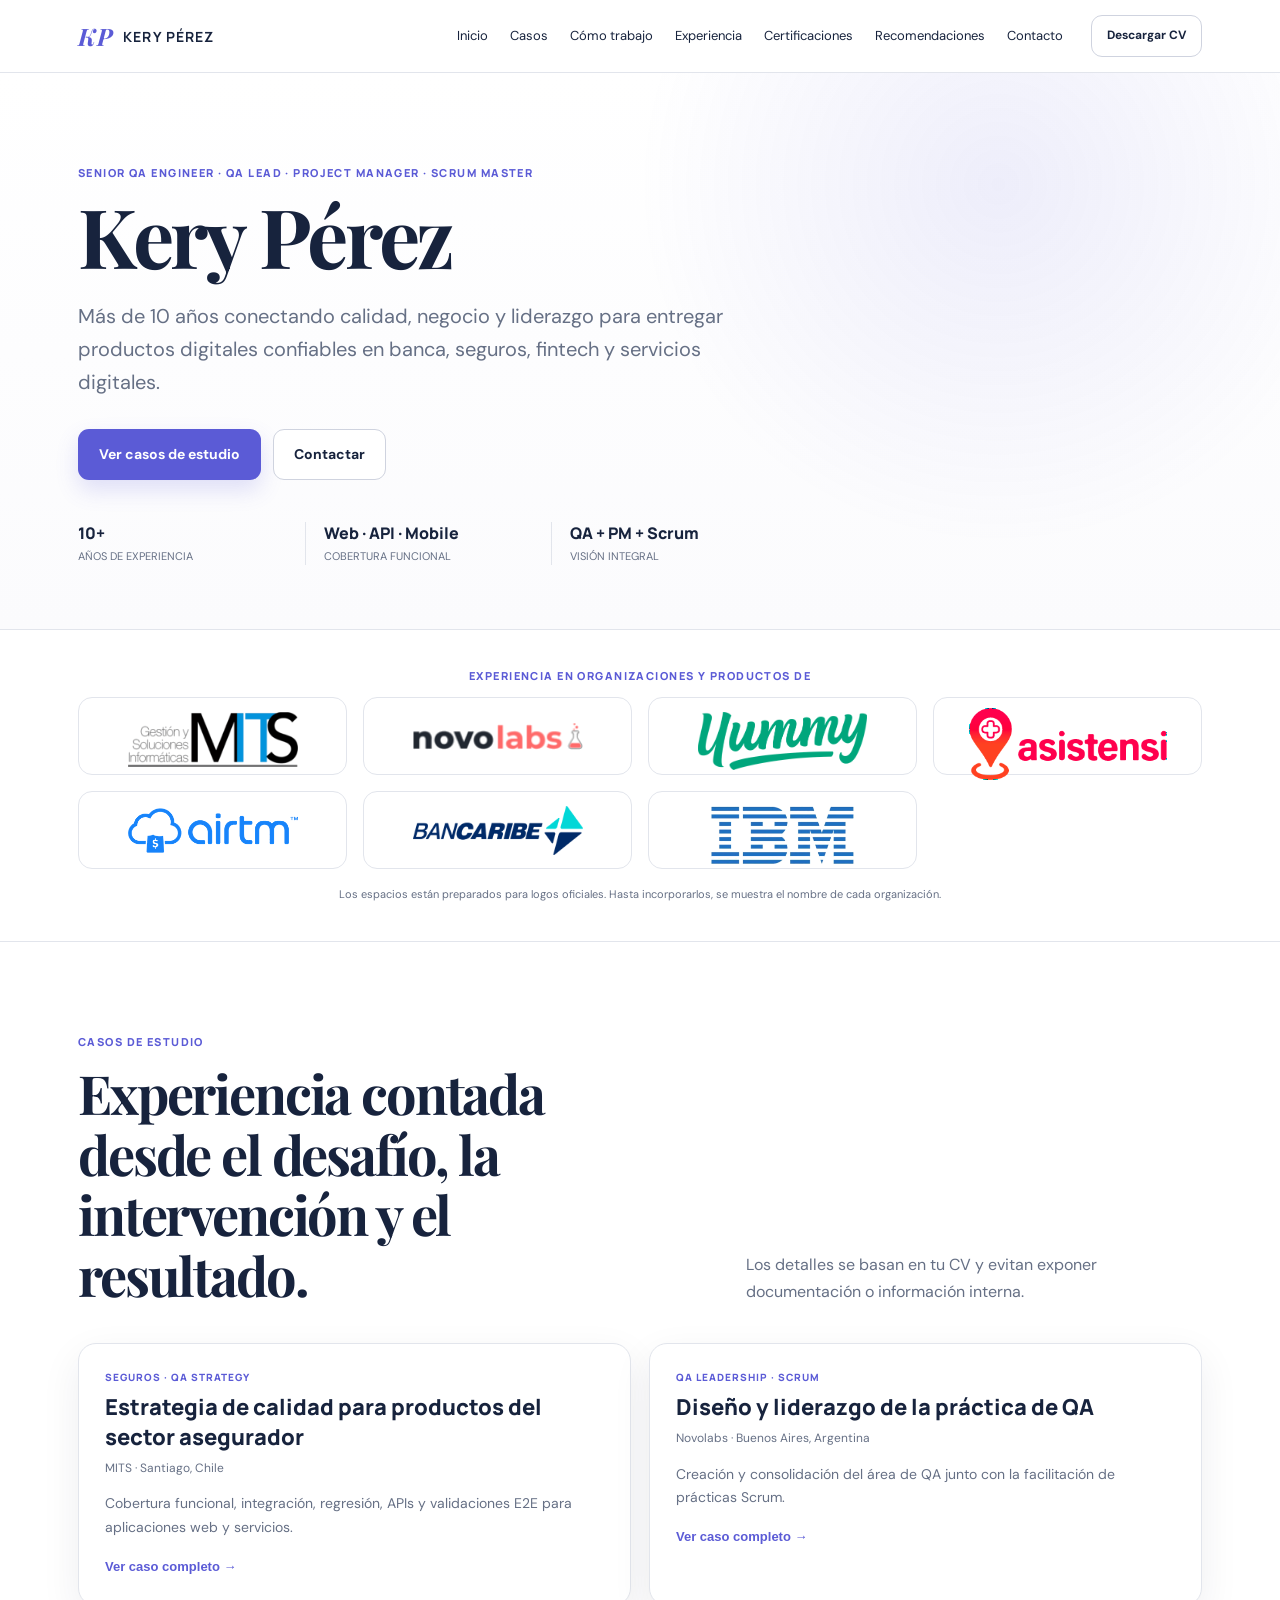
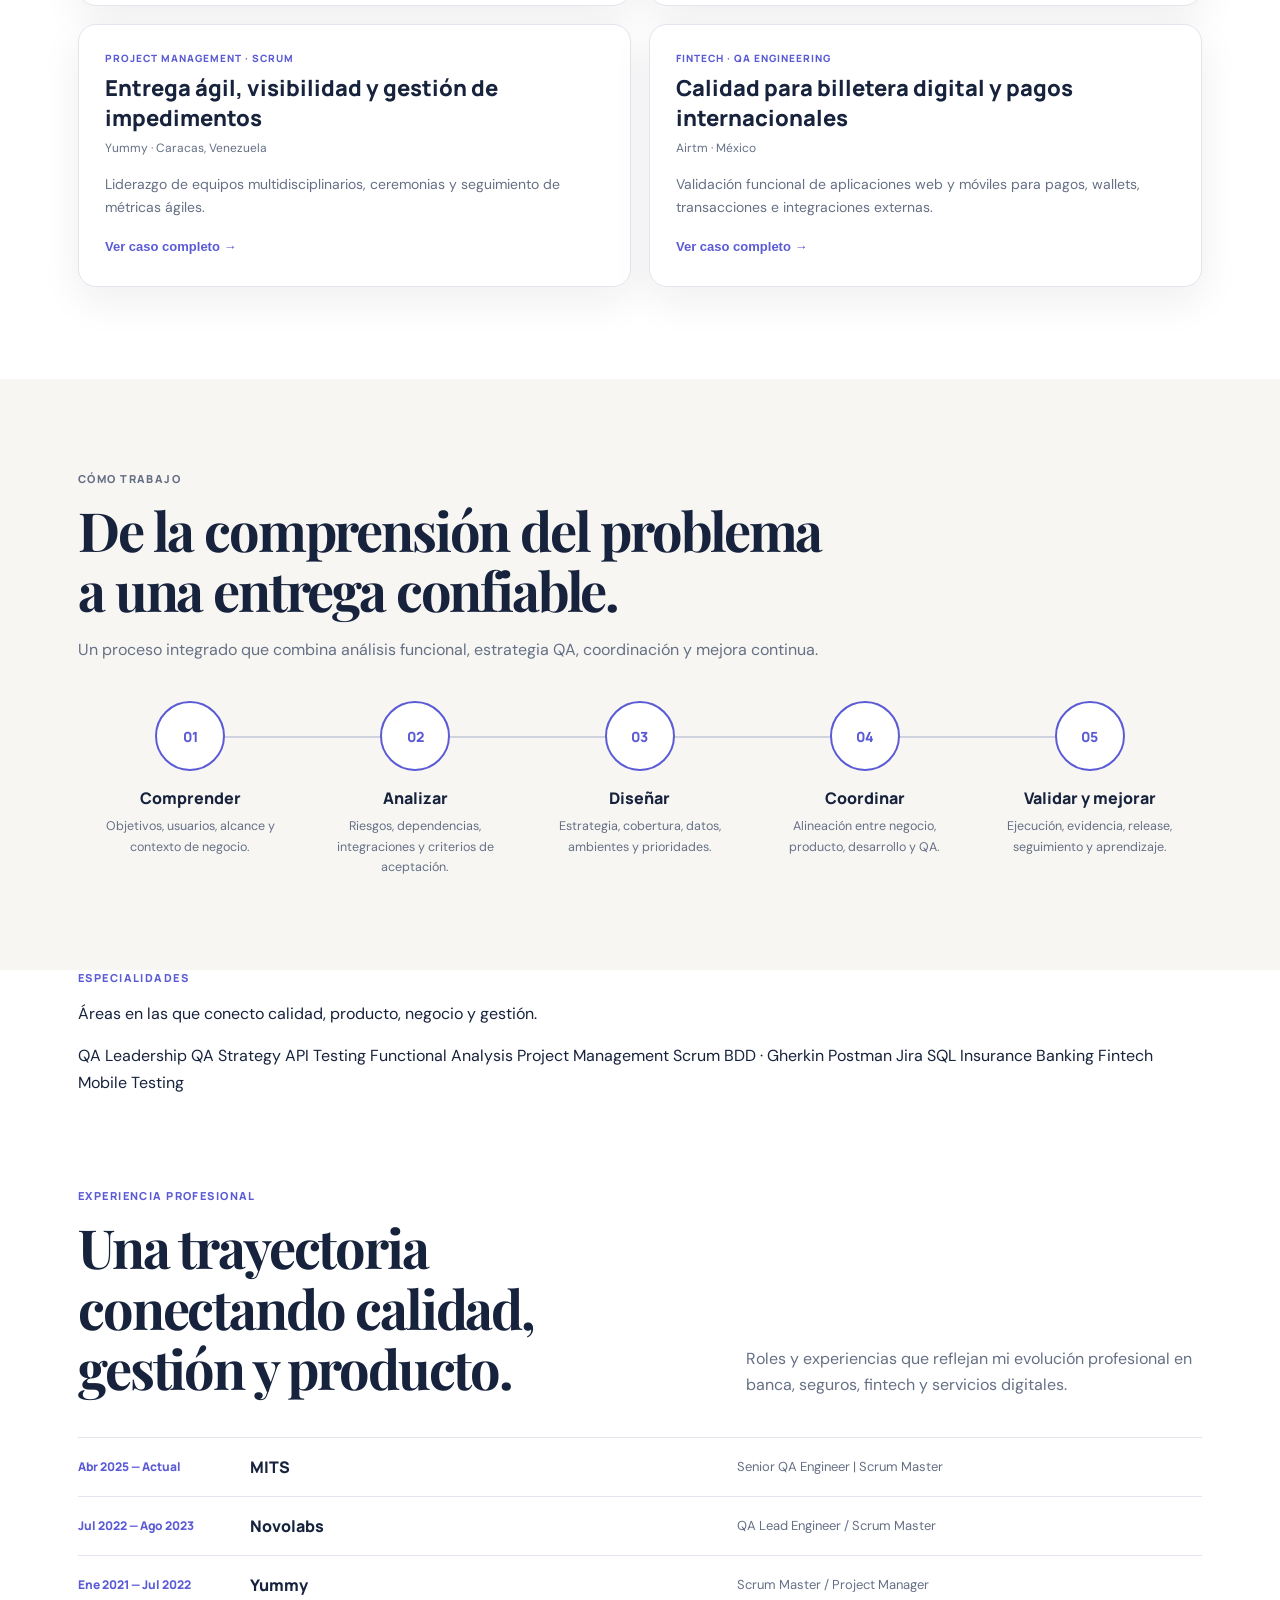
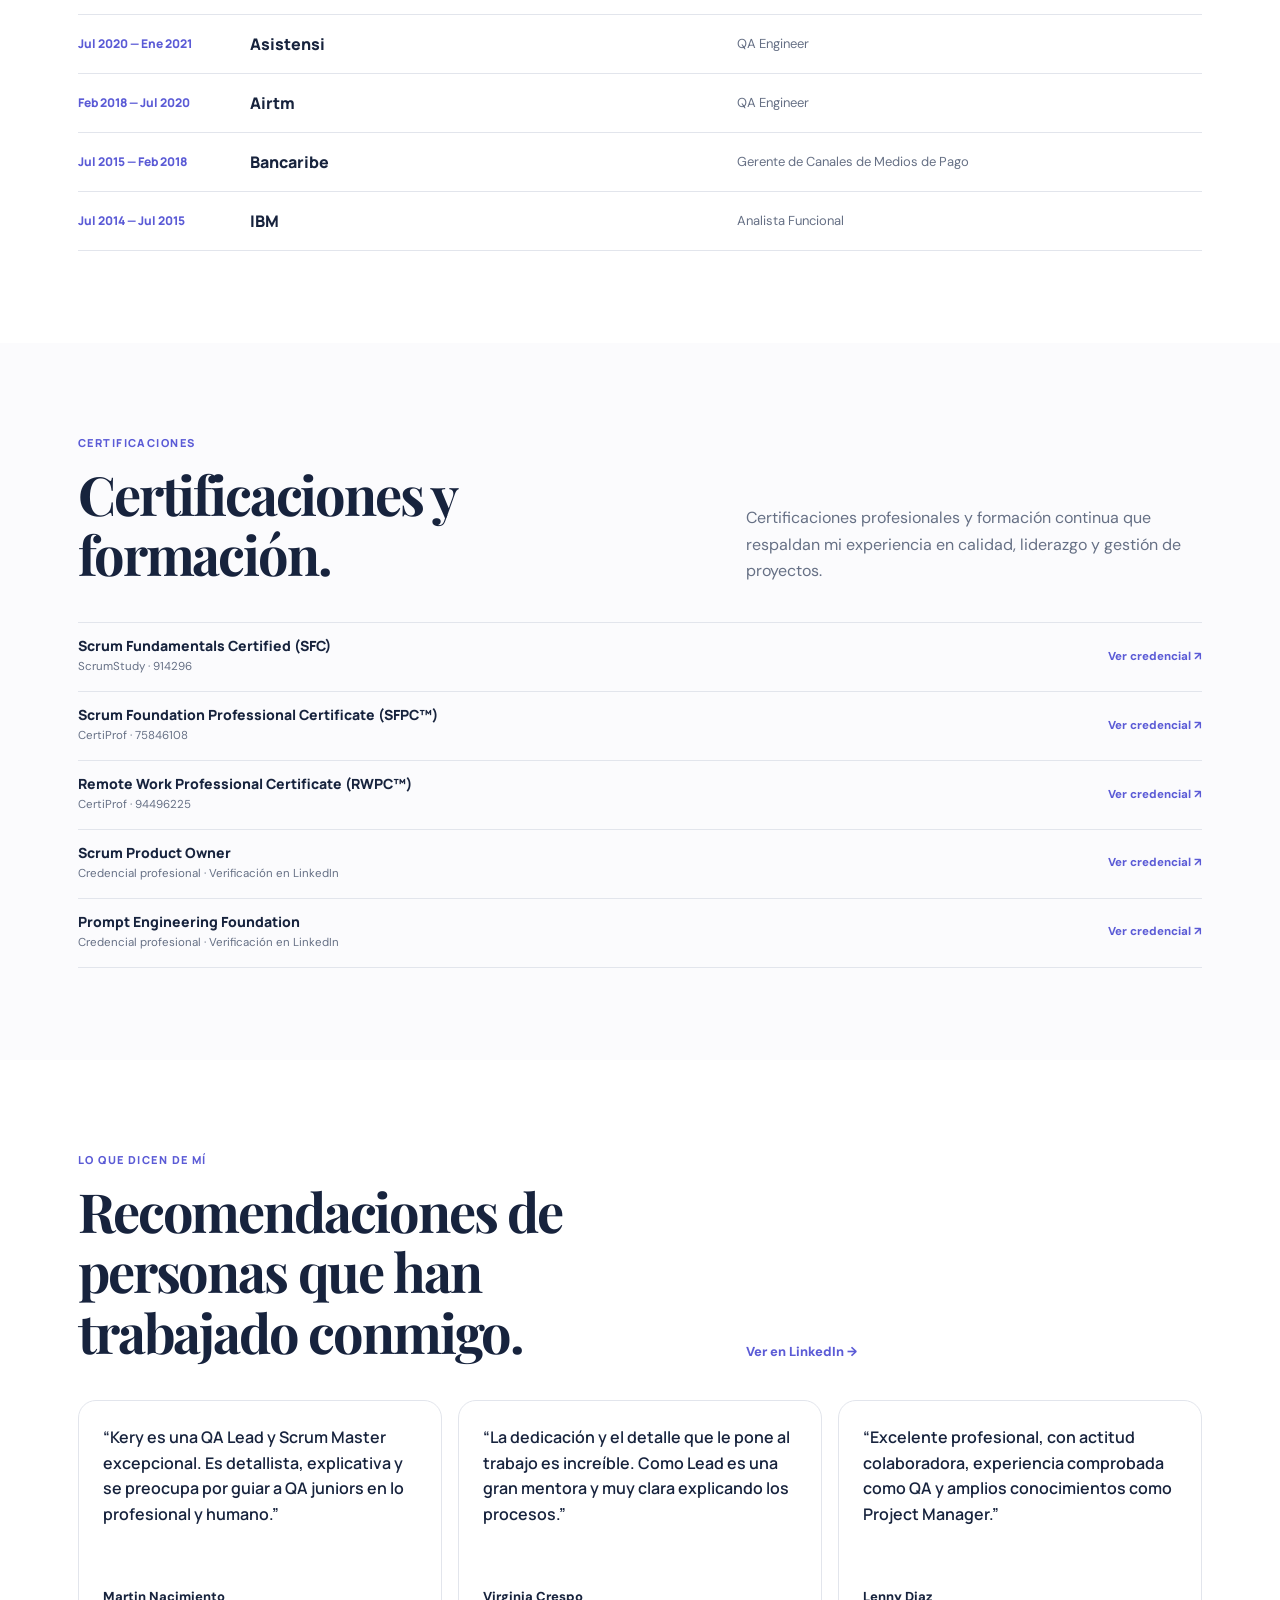
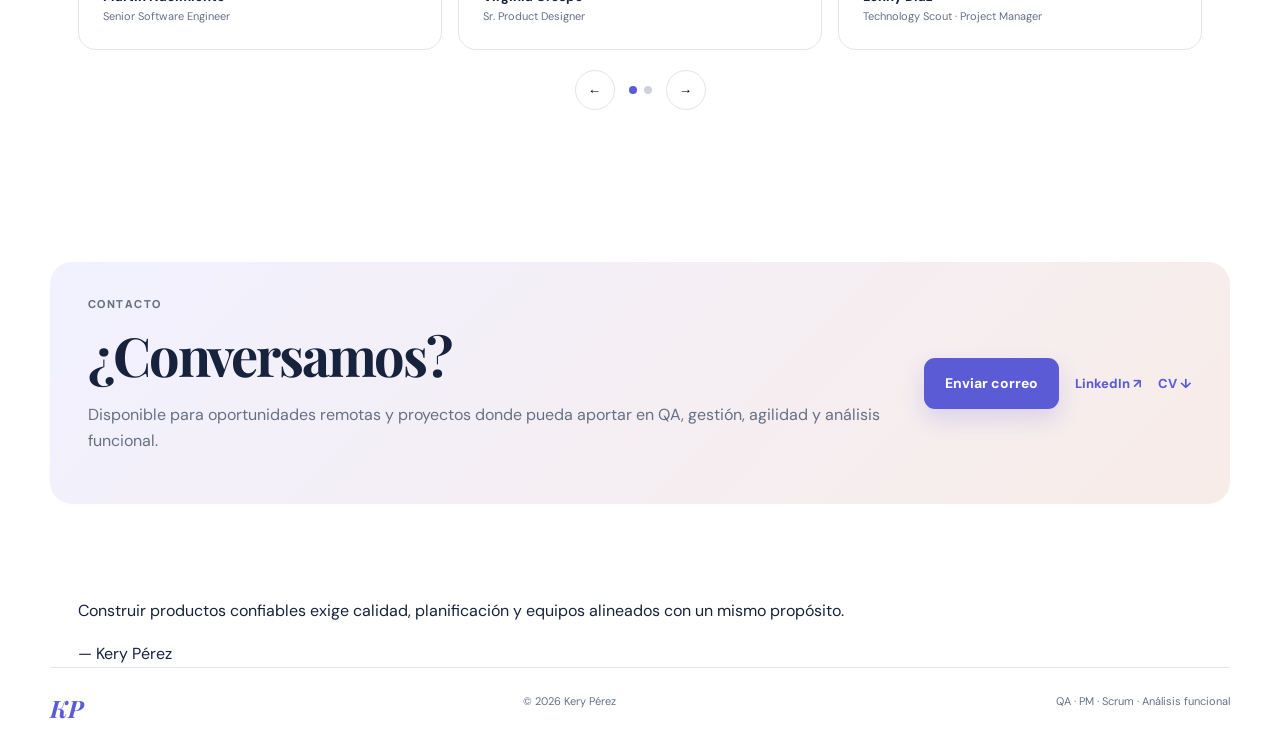
==== commit af25062e: "cambios en el index" ====
--- a/index.html
+++ b/index.html
@@ -45,7 +45,7 @@
       <a href="#inicio">Inicio</a>
       <a href="#casos">Casos</a>
       <a href="#metodo">Cómo trabajo</a>
-      <a href="#trayectoria">Trayectoria</a>
+      <a href="#trayectoria">Experiencia</a>
       <a href="#certificaciones">Certificaciones</a>
       <a href="#recomendaciones">Recomendaciones</a>
       <a href="#contacto">Contacto</a>
@@ -182,6 +182,36 @@
     </div>
   </section>
 
+
+  <!-- ESPECIALIDADES -->
+  <section class="specialties-section" id="especialidades">
+    <div class="wrap">
+      <div class="specialties-head">
+        <p class="section-label">Especialidades</p>
+        <p>
+          Áreas en las que conecto calidad, producto, negocio y gestión.
+        </p>
+      </div>
+
+      <div class="specialty-list" aria-label="Especialidades profesionales">
+        <span>QA Leadership</span>
+        <span>QA Strategy</span>
+        <span>API Testing</span>
+        <span>Functional Analysis</span>
+        <span>Project Management</span>
+        <span>Scrum</span>
+        <span>BDD · Gherkin</span>
+        <span>Postman</span>
+        <span>Jira</span>
+        <span>SQL</span>
+        <span>Insurance</span>
+        <span>Banking</span>
+        <span>Fintech</span>
+        <span>Mobile Testing</span>
+      </div>
+    </div>
+  </section>
+
   <!-- TRAYECTORIA -->
   <section class="section" id="trayectoria">
     <div class="wrap">
@@ -189,15 +219,15 @@
       <div class="section-head split">
 
         <div>
-          <p class="section-label">Trayectoria</p>
+          <p class="section-label">Experiencia profesional</p>
 
           <h2>
-            Evolución profesional en calidad, gestión y producto.
+            Una trayectoria conectando calidad, gestión y producto.
           </h2>
         </div>
 
         <p>
-          La línea de tiempo toma empresas, cargos y fechas del CV cargado.
+          Roles y experiencias que reflejan mi evolución profesional en banca, seguros, fintech y servicios digitales.
         </p>
 
       </div>
@@ -227,13 +257,12 @@
           <p class="section-label">Certificaciones</p>
 
           <h2>
-            Credenciales verificables.
+            Certificaciones y formación.
           </h2>
         </div>
 
         <p>
-          Cada credencial tiene acceso directo a su verificación pública o a la
-          sección correspondiente de LinkedIn.
+          Certificaciones profesionales y formación continua que respaldan mi experiencia en calidad, liderazgo y gestión de proyectos.
         </p>
 
       </div>
@@ -349,6 +378,18 @@
     </div>
   </section>
 
+
+  <!-- CIERRE -->
+  <section class="closing-section" aria-label="Filosofía profesional">
+    <div class="wrap closing-inner">
+      <p>
+        Construir productos confiables exige calidad, planificación y equipos
+        alineados con un mismo propósito.
+      </p>
+      <span>— Kery Pérez</span>
+    </div>
+  </section>
+
 </main>
 
 <footer>
--- a/assets/css/styles.css
+++ b/assets/css/styles.css
@@ -3,13 +3,51 @@
 .company img{width:100%;max-width:150px;max-height:52px;object-fit:contain}
 .portrait-frame img{object-position:center 20%}
 .certification-section{background:#fbfbfd}
-.certification-list{border-top:1px solid var(--line)}
-.certification-row{display:grid;grid-template-columns:1fr auto;gap:24px;align-items:center;padding:17px 0;border-bottom:1px solid var(--line);transition:.2s ease}
-.certification-row:hover{padding-left:8px;color:var(--accent)}
-.certification-title{font:800 15px var(--heading);color:var(--text)}
-.certification-meta{margin-top:3px;color:var(--muted);font-size:12px}
-.certification-action{color:var(--accent);font-weight:800;font-size:12px;white-space:nowrap}
-@media(max-width:600px){.certification-row{grid-template-columns:1fr;gap:7px}}
+.certification-list{
+  display:flex;
+  flex-direction:column;
+  gap:0;
+  border-top:1px solid var(--line);
+}
+.certification-row{
+  display:grid;
+  grid-template-columns:1fr auto;
+  gap:18px;
+  align-items:center;
+  padding:14px 0;
+  border-bottom:1px solid var(--line);
+  background:transparent;
+  transition:color .2s ease;
+}
+.certification-row:hover{
+  padding-left:0;
+  color:var(--accent);
+}
+.certification-title{
+  font:800 14px/1.35 var(--heading);
+  color:var(--text);
+}
+.certification-meta{
+  margin-top:2px;
+  color:var(--muted);
+  font-size:11.5px;
+}
+.certification-action{
+  color:var(--accent);
+  font-weight:800;
+  font-size:11.5px;
+  white-space:nowrap;
+}
+@media(max-width:600px){
+  .certification-row{
+    grid-template-columns:1fr;
+    gap:5px;
+    padding:12px 0;
+  }
+  .certification-action{
+    width:max-content;
+  }
+}
 
 /* Ajustes de fotografía y logos - versión final */
 .portrait-frame{
@@ -69,3 +107,22 @@
 #recursos{
   display:none !important;
 }
+
+/* Ajustes finales del portafolio */
+#recursos{
+  display:none !important;
+}
+
+.hero-content{
+  min-height:auto;
+}
+
+.hero-content > div{
+  max-width:760px;
+}
+
+@media(max-width:600px){
+  .certification-section .section-head{
+    margin-bottom:24px;
+  }
+}
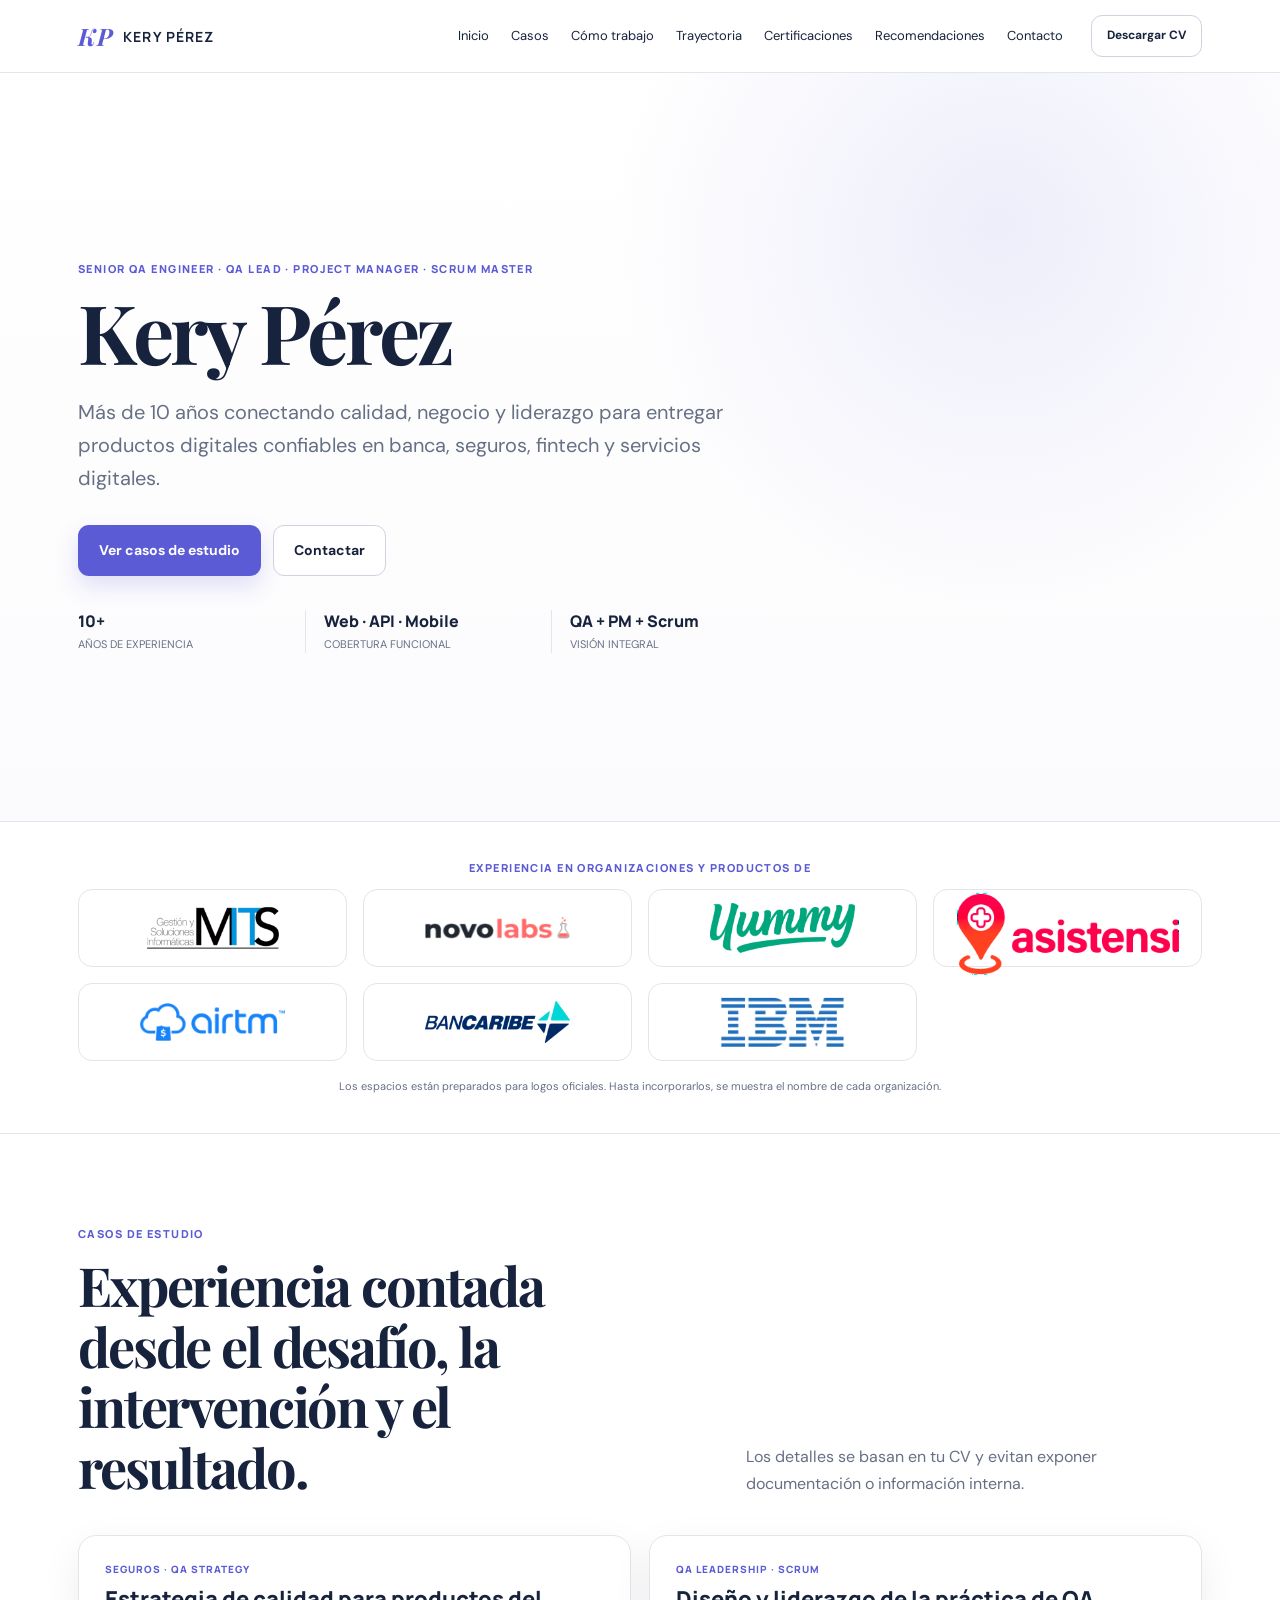
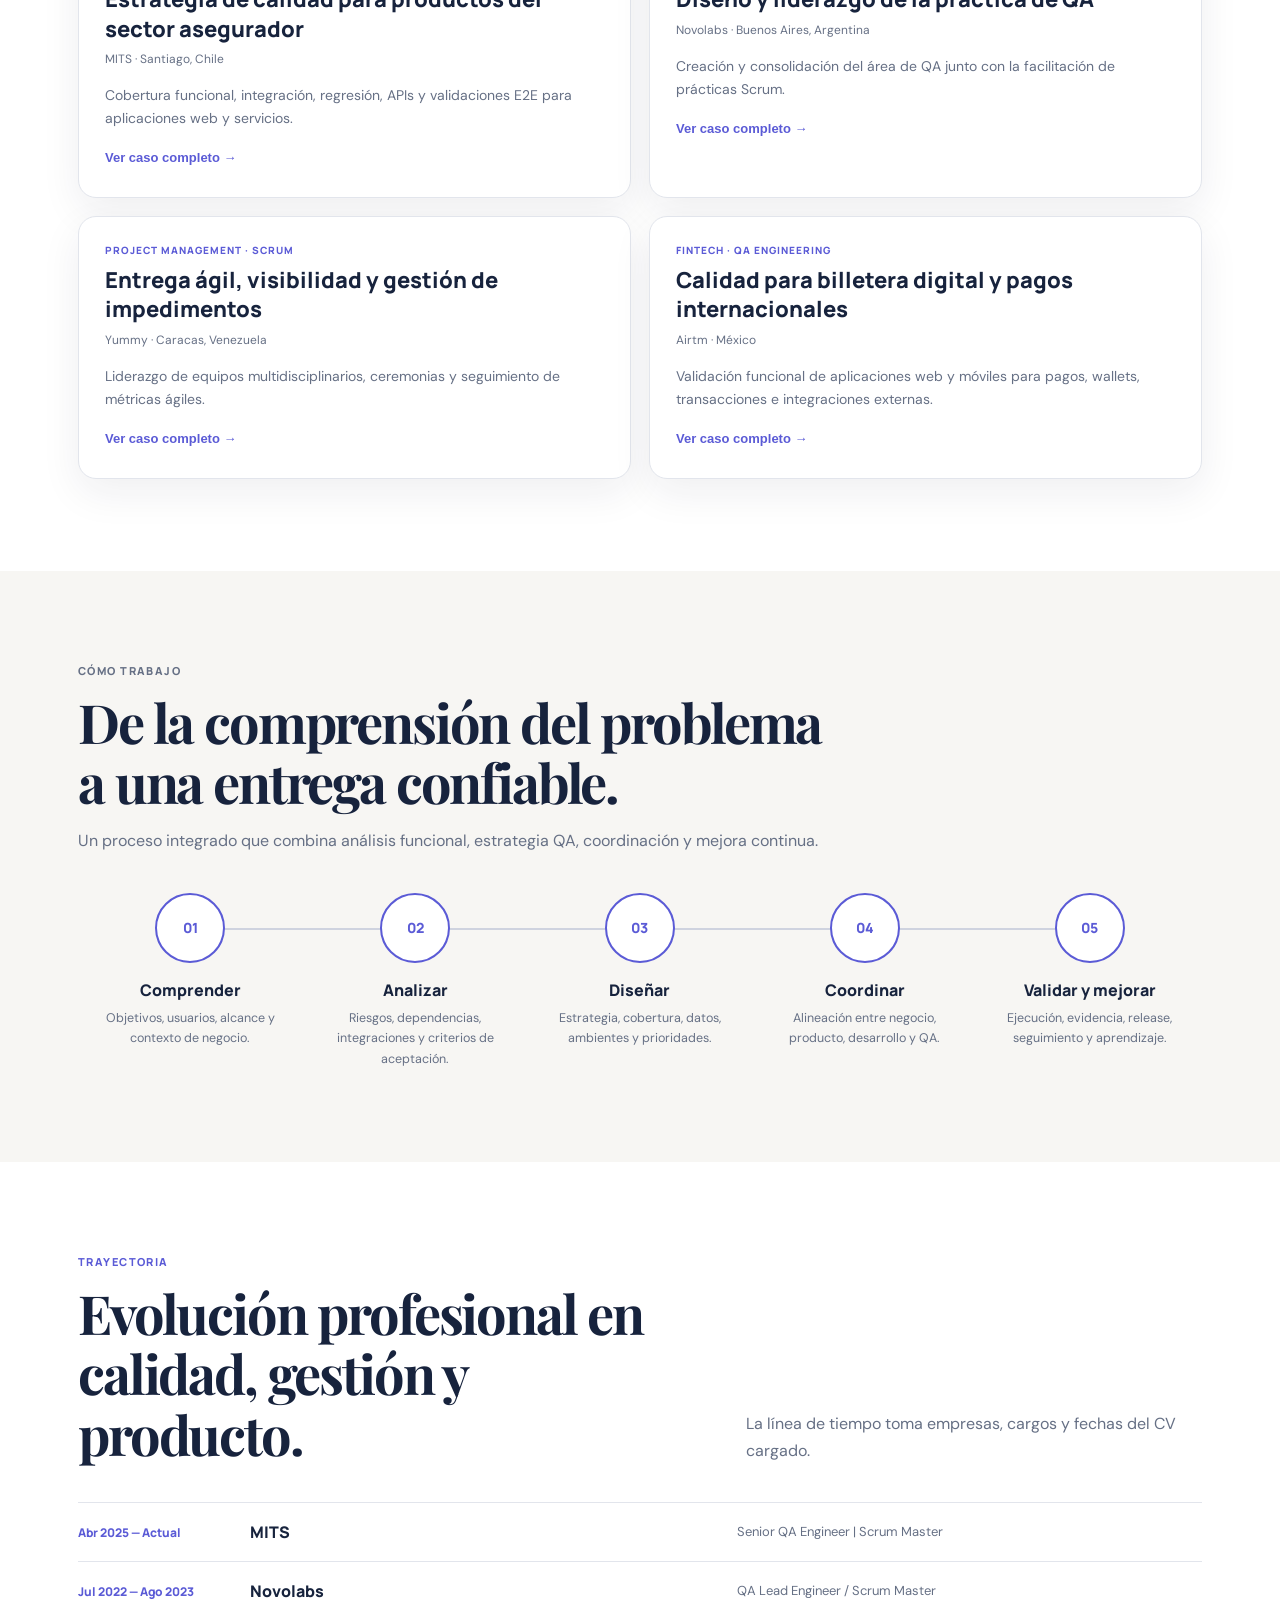
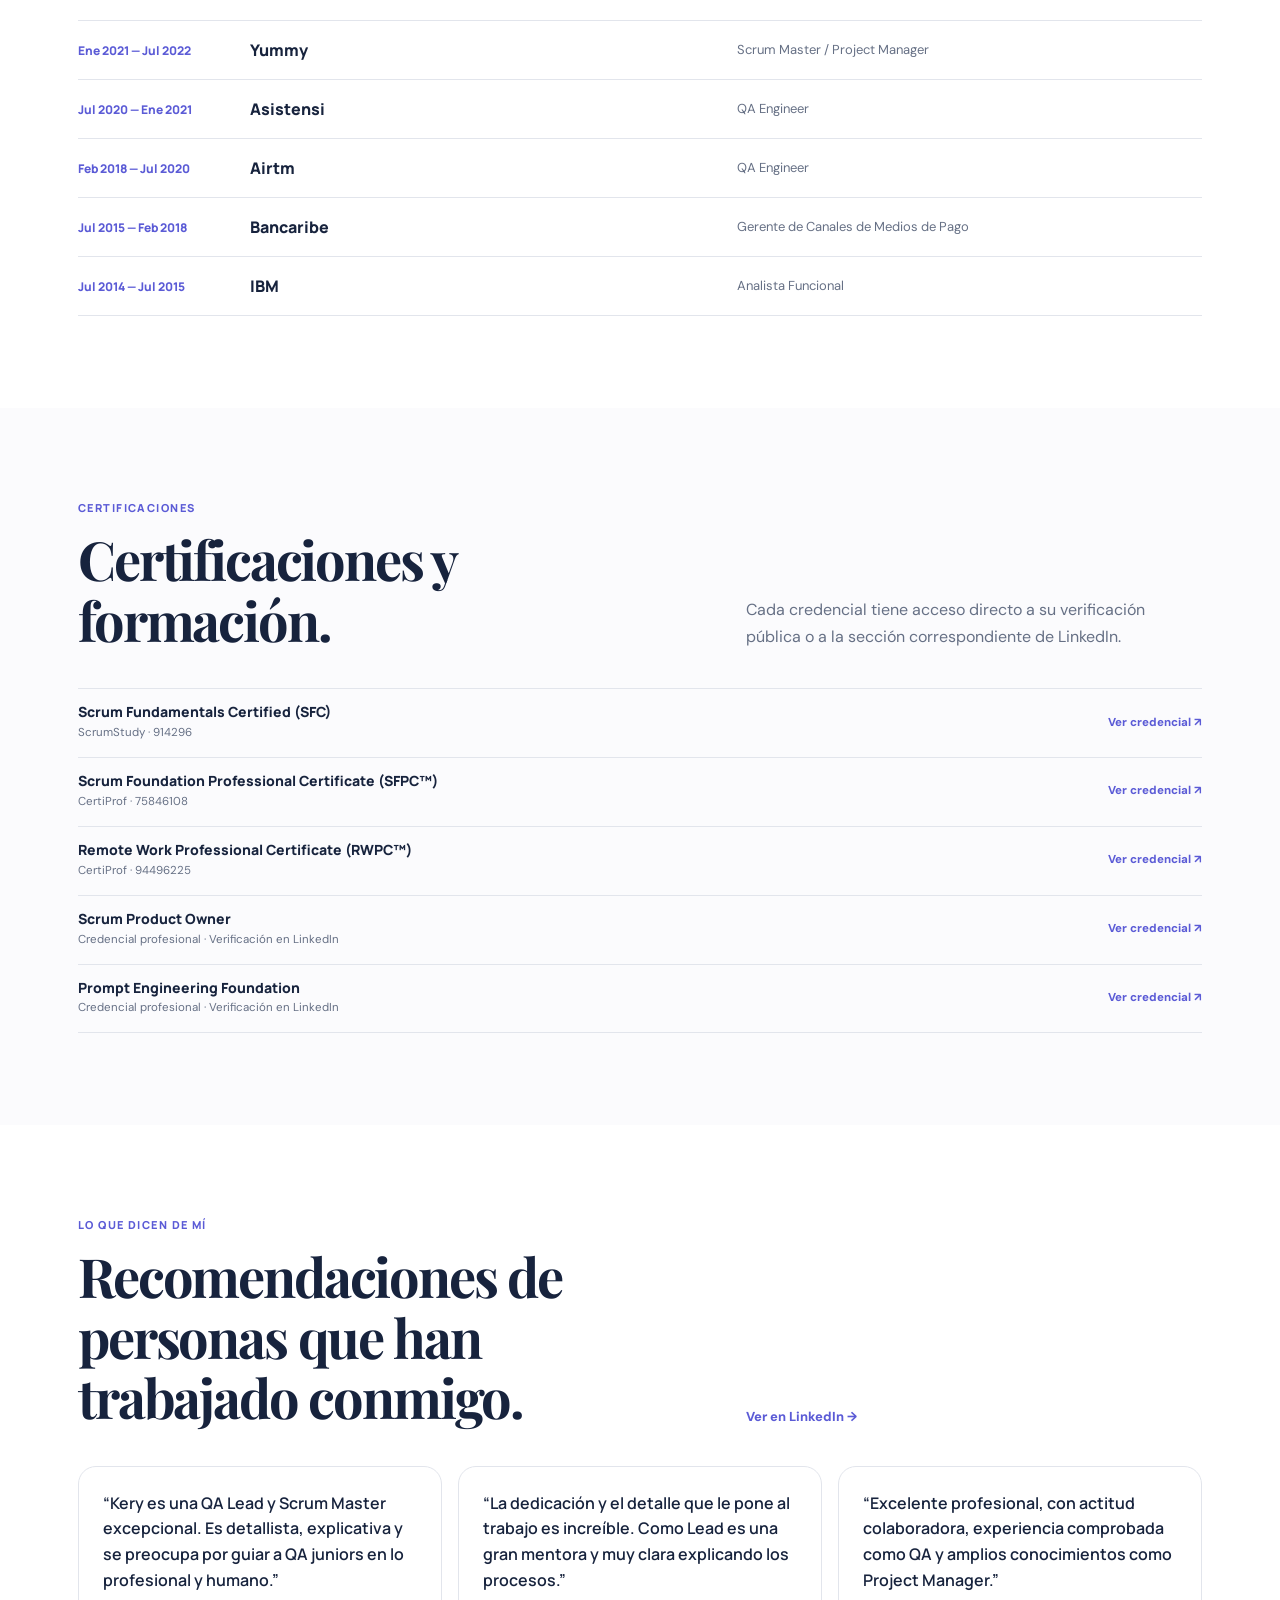
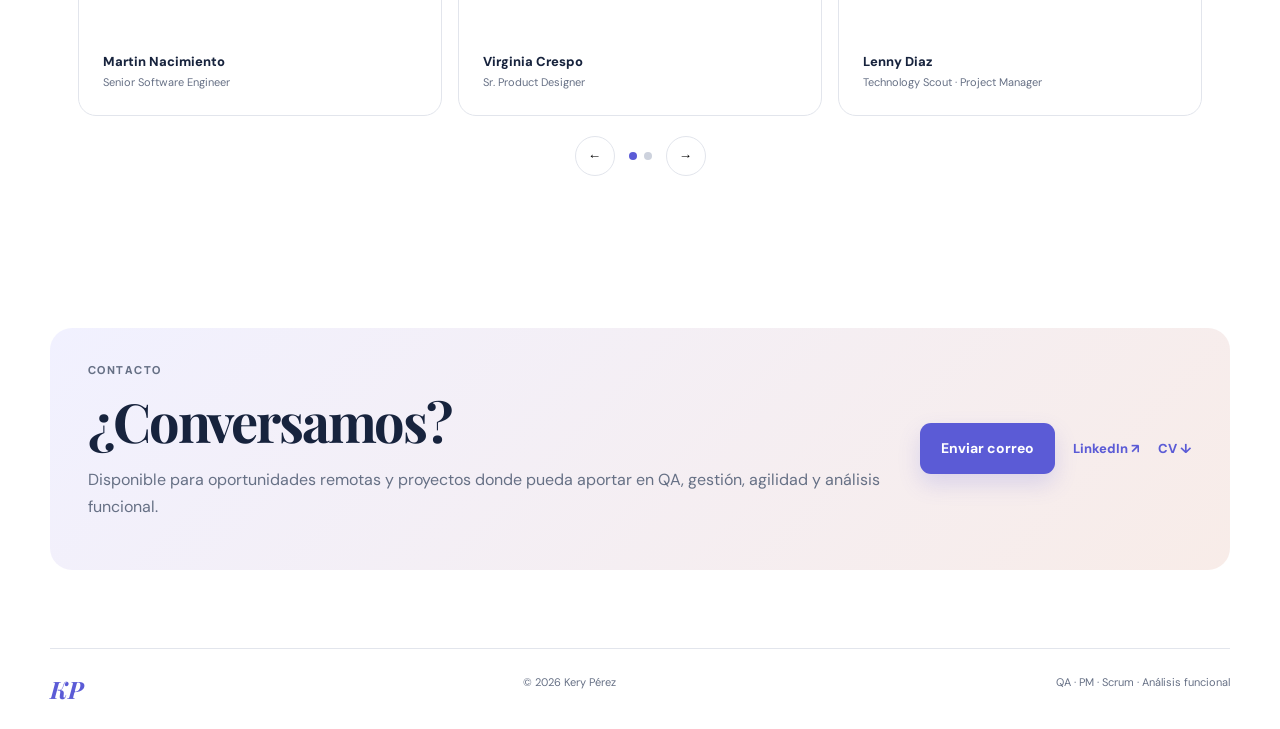
==== commit 9e34eda8: "cambios" ====
--- a/index.html
+++ b/index.html
@@ -45,7 +45,7 @@
       <a href="#inicio">Inicio</a>
       <a href="#casos">Casos</a>
       <a href="#metodo">Cómo trabajo</a>
-      <a href="#trayectoria">Experiencia</a>
+      <a href="#trayectoria">Trayectoria</a>
       <a href="#certificaciones">Certificaciones</a>
       <a href="#recomendaciones">Recomendaciones</a>
       <a href="#contacto">Contacto</a>
@@ -182,36 +182,6 @@
     </div>
   </section>
 
-
-  <!-- ESPECIALIDADES -->
-  <section class="specialties-section" id="especialidades">
-    <div class="wrap">
-      <div class="specialties-head">
-        <p class="section-label">Especialidades</p>
-        <p>
-          Áreas en las que conecto calidad, producto, negocio y gestión.
-        </p>
-      </div>
-
-      <div class="specialty-list" aria-label="Especialidades profesionales">
-        <span>QA Leadership</span>
-        <span>QA Strategy</span>
-        <span>API Testing</span>
-        <span>Functional Analysis</span>
-        <span>Project Management</span>
-        <span>Scrum</span>
-        <span>BDD · Gherkin</span>
-        <span>Postman</span>
-        <span>Jira</span>
-        <span>SQL</span>
-        <span>Insurance</span>
-        <span>Banking</span>
-        <span>Fintech</span>
-        <span>Mobile Testing</span>
-      </div>
-    </div>
-  </section>
-
   <!-- TRAYECTORIA -->
   <section class="section" id="trayectoria">
     <div class="wrap">
@@ -219,15 +189,15 @@
       <div class="section-head split">
 
         <div>
-          <p class="section-label">Experiencia profesional</p>
+          <p class="section-label">Trayectoria</p>
 
           <h2>
-            Una trayectoria conectando calidad, gestión y producto.
+            Evolución profesional en calidad, gestión y producto.
           </h2>
         </div>
 
         <p>
-          Roles y experiencias que reflejan mi evolución profesional en banca, seguros, fintech y servicios digitales.
+          La línea de tiempo toma empresas, cargos y fechas del CV cargado.
         </p>
 
       </div>
@@ -262,7 +232,8 @@
         </div>
 
         <p>
-          Certificaciones profesionales y formación continua que respaldan mi experiencia en calidad, liderazgo y gestión de proyectos.
+          Cada credencial tiene acceso directo a su verificación pública o a la
+          sección correspondiente de LinkedIn.
         </p>
 
       </div>
@@ -378,18 +349,6 @@
     </div>
   </section>
 
-
-  <!-- CIERRE -->
-  <section class="closing-section" aria-label="Filosofía profesional">
-    <div class="wrap closing-inner">
-      <p>
-        Construir productos confiables exige calidad, planificación y equipos
-        alineados con un mismo propósito.
-      </p>
-      <span>— Kery Pérez</span>
-    </div>
-  </section>
-
 </main>
 
 <footer>
--- a/assets/css/styles.css
+++ b/assets/css/styles.css
@@ -1,7 +1,7 @@
-:root{--bg:#fff;--paper:#f7f6f3;--paper2:#f2f2fb;--text:#17233d;--muted:#667085;--line:#e2e5ec;--accent:#5b5bd6;--accent2:#d97757;--accentSoft:#ececff;--navy:#17233d;--shadow:0 14px 40px rgba(23,35,61,.07);--radius:20px;--display:'Playfair Display',serif;--heading:'Manrope',sans-serif;--body:'DM Sans',sans-serif;--container:1180px}*{box-sizing:border-box}html{scroll-behavior:smooth}body{margin:0;color:var(--text);background:var(--bg);font-family:var(--body);line-height:1.65}a{text-decoration:none;color:inherit}.wrap{max-width:var(--container);margin:auto;padding:0 28px}.section{padding:92px 0}.site-header{position:sticky;top:0;z-index:30;background:rgba(255,255,255,.93);backdrop-filter:blur(14px);border-bottom:1px solid var(--line)}.nav{height:72px;display:flex;align-items:center;gap:28px}.brand{display:flex;align-items:center;gap:10px;font:700 14px var(--heading);text-transform:uppercase;letter-spacing:.08em}.brand-mark{font:700 24px var(--display);font-style:italic;color:var(--accent)}.nav-links{margin-left:auto;display:flex;gap:22px}.nav-links a{font-size:13px}.nav-links a:hover{color:var(--accent)}.nav-toggle{display:none;border:0;background:none;font-size:22px}.btn{display:inline-flex;align-items:center;justify-content:center;padding:13px 20px;border-radius:11px;border:1px solid transparent;font-weight:700;font-size:14px}.btn-primary{background:var(--accent);color:white;box-shadow:0 10px 22px rgba(91,91,214,.18)}.btn-secondary,.btn-outline{background:white;border-color:#cfd3df}.nav-cv{padding:10px 15px;font-size:12px}.hero{padding:92px 0 64px;background:radial-gradient(circle at 78% 20%,rgba(91,91,214,.10),transparent 33%),linear-gradient(180deg,#fff,#fbfbfd)}.hero-grid{display:grid;grid-template-columns:1.08fr .92fr;gap:72px;align-items:center}.eyebrow,.section-label{color:var(--accent);font:800 11px var(--heading);letter-spacing:.13em;text-transform:uppercase;margin:0 0 14px}.center{text-align:center}.hero h1,.section-head h2,.contact-card h2{font:700 clamp(48px,7vw,82px)/1 var(--display);letter-spacing:-.04em;margin:0}.section-head h2,.contact-card h2{font-size:clamp(34px,4.8vw,54px);line-height:1.12}.hero-lede{font-size:20px;color:var(--muted);max-width:650px;margin:24px 0 0}.hero-actions{display:flex;gap:12px;margin-top:30px}.stats{display:grid;grid-template-columns:repeat(3,1fr);gap:18px;margin-top:42px}.stats div{border-right:1px solid var(--line);padding-right:14px}.stats div:last-child{border:0}.stats strong{display:block;font:800 16px var(--heading)}.stats span{display:block;color:var(--muted);font-size:11px;text-transform:uppercase;margin-top:3px}.hero-card{position:relative}.portrait-frame{height:470px;border-radius:38px;background:linear-gradient(145deg,#ececff,#f5e8e3);overflow:hidden;display:grid;place-items:center}.portrait-frame img{width:100%;height:100%;object-fit:cover}.portrait-placeholder{text-align:center}.portrait-placeholder span{display:block;color:var(--muted);font-size:12px;margin-top:6px}.hero-card blockquote{position:absolute;right:-10px;bottom:18px;background:white;border:1px solid var(--line);box-shadow:var(--shadow);border-radius:14px;padding:18px 22px;max-width:310px;margin:0;font-size:15px}.company-section{padding:38px 0;border-top:1px solid var(--line);border-bottom:1px solid var(--line)}.company-grid{display:grid;grid-template-columns:repeat(4,1fr);gap:16px}.company{height:78px;border:1px solid var(--line);border-radius:14px;background:white;display:grid;place-items:center;padding:10px}.company img{max-width:120px;max-height:42px}.company-fallback{font:800 18px var(--heading);color:var(--navy)}.logo-note{text-align:center;color:var(--muted);font-size:11px;margin:16px 0 0}.section-head{max-width:760px;margin-bottom:38px}.section-head>p{color:var(--muted)}.section-head.split{max-width:none;display:grid;grid-template-columns:1fr .75fr;gap:60px;align-items:end}.section-head.split>p{margin:0}.case-grid{display:grid;grid-template-columns:repeat(2,1fr);gap:18px}.case-card{border:1px solid var(--line);border-radius:18px;background:white;box-shadow:var(--shadow);overflow:hidden}.case-summary{padding:26px}.case-kicker{font:800 10px var(--heading);letter-spacing:.1em;text-transform:uppercase;color:var(--accent)}.case-card h3{font:800 22px/1.35 var(--heading);margin:9px 0 0}.case-client{font-size:12px;color:var(--muted);margin-top:6px}.case-summary p{color:var(--muted);font-size:14px}.case-toggle{border:0;background:none;padding:0;color:var(--accent);font-weight:800;font-size:13px}.case-detail{display:none;padding:0 26px 26px;border-top:1px solid var(--line)}.case-detail.open{display:grid;grid-template-columns:repeat(2,1fr);gap:18px;padding-top:22px}.detail-block h4{font:800 10px var(--heading);text-transform:uppercase;letter-spacing:.08em;color:var(--accent2);margin:0 0 6px}.detail-block p{margin:0;font-size:13.5px}.detail-result{grid-column:1/-1;background:var(--paper2);padding:16px;border-radius:12px;font-size:13.5px}.method-section{background:var(--paper)}.method-flow{display:grid;grid-template-columns:repeat(5,1fr);gap:0;position:relative}.method-flow:before{content:'';position:absolute;left:8%;right:8%;top:35px;height:2px;background:#cfd3df}.method-step{position:relative;text-align:center;padding:0 14px}.method-node{width:70px;height:70px;border-radius:50%;margin:0 auto;background:white;border:2px solid var(--accent);display:grid;place-items:center;position:relative;z-index:1;font:800 14px var(--heading);color:var(--accent)}.method-step h3{font:800 16px var(--heading);margin:16px 0 0}.method-step p{font-size:12.5px;color:var(--muted);margin:7px 0 0}.timeline{display:grid;gap:0;border-top:1px solid var(--line)}.timeline-item{display:grid;grid-template-columns:150px 1fr 1fr;gap:22px;padding:18px 0;border-bottom:1px solid var(--line);align-items:center}.timeline-item .period{font:800 12px var(--heading);color:var(--accent)}.timeline-item h3{font:800 16px var(--heading);margin:0}.timeline-item p{color:var(--muted);font-size:13px;margin:0}.library-section{background:var(--paper2)}.library-layout{display:grid;grid-template-columns:1.25fr .75fr;gap:18px}.resource-feature{background:var(--navy);color:white;border-radius:20px;padding:30px;min-height:300px;display:flex;flex-direction:column;justify-content:space-between}.resource-feature .resource-type{color:#b8b8ff}.resource-feature h3{font:800 30px var(--heading);margin:10px 0}.resource-feature p{color:#d4d9e3;max-width:520px}.resource-list{display:grid;gap:12px}.resource-row{background:white;border:1px solid var(--line);border-radius:15px;padding:18px;display:grid;grid-template-columns:1fr auto;gap:12px;align-items:center}.resource-row h3{font:800 15px var(--heading);margin:0}.resource-row p{font-size:12px;color:var(--muted);margin:4px 0 0}.resource-type{font:800 10px var(--heading);text-transform:uppercase;letter-spacing:.08em;color:var(--accent2)}.text-link{color:var(--accent);font-weight:800;font-size:13px}.carousel{overflow:hidden}.recommendation-track{display:flex;transition:transform .4s ease}.recommendation-page{min-width:100%;display:grid;grid-template-columns:repeat(3,1fr);gap:16px}.recommendation{border:1px solid var(--line);border-radius:18px;padding:24px;background:white;min-height:250px;display:flex;flex-direction:column;justify-content:space-between}.recommendation blockquote{font:600 16px/1.6 var(--heading);margin:0}.recommendation .name{font-weight:800;font-size:13px}.recommendation .role{font-size:11px;color:var(--muted)}.carousel-controls{display:flex;justify-content:center;align-items:center;gap:14px;margin-top:20px}.carousel-controls button{width:40px;height:40px;border-radius:50%;border:1px solid var(--line);background:white}.carousel-controls #recDots{display:flex;gap:7px}.dot{width:8px;height:8px;border-radius:50%;background:#cdd2dd}.dot.active{background:var(--accent)}.contact-section{padding:60px 0 78px}.contact-card{background:linear-gradient(135deg,#f1f1ff,#f8ece8);border-radius:22px;padding:34px 38px;display:grid;grid-template-columns:1fr auto;gap:30px;align-items:center}.contact-card p{color:var(--muted)}.contact-actions{display:flex;gap:16px;align-items:center}.footer-inner{border-top:1px solid var(--line);padding:24px 0;display:flex;justify-content:space-between;gap:16px;color:var(--muted);font-size:11px}@media(max-width:900px){.nav-links{display:none;position:absolute;top:72px;left:0;right:0;background:white;padding:18px 28px;border-bottom:1px solid var(--line);flex-direction:column}.nav-links.open{display:flex}.nav-toggle{display:block;margin-left:auto}.nav-cv{display:none}.hero-grid,.section-head.split,.library-layout,.contact-card{grid-template-columns:1fr}.company-grid{grid-template-columns:repeat(2,1fr)}.method-flow{grid-template-columns:repeat(2,1fr);gap:24px}.method-flow:before{display:none}.recommendation-page{grid-template-columns:1fr}.timeline-item{grid-template-columns:1fr}.case-grid{grid-template-columns:1fr}}@media(max-width:600px){.wrap{padding:0 20px}.section{padding:70px 0}.stats{grid-template-columns:1fr}.hero-actions,.contact-actions{flex-wrap:wrap}.portrait-frame{height:390px}.company-grid{grid-template-columns:1fr}.case-detail.open{grid-template-columns:1fr}.detail-result{grid-column:auto}}
+:root{--bg:#fff;--paper:#f7f6f3;--paper2:#f2f2fb;--text:#17233d;--muted:#667085;--line:#e2e5ec;--accent:#5b5bd6;--accent2:#d97757;--accentSoft:#ececff;--navy:#17233d;--shadow:0 14px 40px rgba(23,35,61,.07);--radius:20px;--display:'Playfair Display',serif;--heading:'Manrope',sans-serif;--body:'DM Sans',sans-serif;--container:1180px}*{box-sizing:border-box}html{scroll-behavior:smooth}body{margin:0;color:var(--text);background:var(--bg);font-family:var(--body);line-height:1.65}a{text-decoration:none;color:inherit}.wrap{max-width:var(--container);margin:auto;padding:0 28px}.section{padding:92px 0}.site-header{position:sticky;top:0;z-index:30;background:rgba(255,255,255,.93);backdrop-filter:blur(14px);border-bottom:1px solid var(--line)}.nav{height:72px;display:flex;align-items:center;gap:28px}.brand{display:flex;align-items:center;gap:10px;font:700 14px var(--heading);text-transform:uppercase;letter-spacing:.08em}.brand-mark{font:700 24px var(--display);font-style:italic;color:var(--accent)}.nav-links{margin-left:auto;display:flex;gap:22px}.nav-links a{font-size:13px}.nav-links a:hover{color:var(--accent)}.nav-toggle{display:none;border:0;background:none;font-size:22px}.btn{display:inline-flex;align-items:center;justify-content:center;padding:13px 20px;border-radius:11px;border:1px solid transparent;font-weight:700;font-size:14px}.btn-primary{background:var(--accent);color:white;box-shadow:0 10px 22px rgba(91,91,214,.18)}.btn-secondary,.btn-outline{background:white;border-color:#cfd3df}.nav-cv{padding:10px 15px;font-size:12px}.hero{padding:92px 0 64px;background:radial-gradient(circle at 78% 20%,rgba(91,91,214,.10),transparent 33%),linear-gradient(180deg,#fff,#fbfbfd)}.eyebrow,.section-label{color:var(--accent);font:800 11px var(--heading);letter-spacing:.13em;text-transform:uppercase;margin:0 0 14px}.center{text-align:center}.hero h1,.section-head h2,.contact-card h2{font:700 clamp(48px,7vw,82px)/1 var(--display);letter-spacing:-.04em;margin:0}.section-head h2,.contact-card h2{font-size:clamp(34px,4.8vw,54px);line-height:1.12}.hero-lede{font-size:20px;color:var(--muted);max-width:650px;margin:24px 0 0}.hero-actions{display:flex;gap:12px;margin-top:30px}.stats{display:grid;grid-template-columns:repeat(3,1fr);gap:18px;margin-top:42px}.stats div{border-right:1px solid var(--line);padding-right:14px}.stats div:last-child{border:0}.stats strong{display:block;font:800 16px var(--heading)}.stats span{display:block;color:var(--muted);font-size:11px;text-transform:uppercase;margin-top:3px}.company-section{padding:38px 0;border-top:1px solid var(--line);border-bottom:1px solid var(--line)}.company-grid{display:grid;grid-template-columns:repeat(4,1fr);gap:16px}.company{height:78px;border:1px solid var(--line);border-radius:14px;background:white;display:grid;place-items:center;padding:10px}.company img{max-width:120px;max-height:42px}.company-fallback{font:800 18px var(--heading);color:var(--navy)}.logo-note{text-align:center;color:var(--muted);font-size:11px;margin:16px 0 0}.section-head{max-width:760px;margin-bottom:38px}.section-head>p{color:var(--muted)}.section-head.split{max-width:none;display:grid;grid-template-columns:1fr .75fr;gap:60px;align-items:end}.section-head.split>p{margin:0}.case-grid{display:grid;grid-template-columns:repeat(2,1fr);gap:18px}.case-card{border:1px solid var(--line);border-radius:18px;background:white;box-shadow:var(--shadow);overflow:hidden}.case-summary{padding:26px}.case-kicker{font:800 10px var(--heading);letter-spacing:.1em;text-transform:uppercase;color:var(--accent)}.case-card h3{font:800 22px/1.35 var(--heading);margin:9px 0 0}.case-client{font-size:12px;color:var(--muted);margin-top:6px}.case-summary p{color:var(--muted);font-size:14px}.case-toggle{border:0;background:none;padding:0;color:var(--accent);font-weight:800;font-size:13px}.case-detail{display:none;padding:0 26px 26px;border-top:1px solid var(--line)}.case-detail.open{display:grid;grid-template-columns:repeat(2,1fr);gap:18px;padding-top:22px}.detail-block h4{font:800 10px var(--heading);text-transform:uppercase;letter-spacing:.08em;color:var(--accent2);margin:0 0 6px}.detail-block p{margin:0;font-size:13.5px}.detail-result{grid-column:1/-1;background:var(--paper2);padding:16px;border-radius:12px;font-size:13.5px}.method-section{background:var(--paper)}.method-flow{display:grid;grid-template-columns:repeat(5,1fr);gap:0;position:relative}.method-flow:before{content:'';position:absolute;left:8%;right:8%;top:35px;height:2px;background:#cfd3df}.method-step{position:relative;text-align:center;padding:0 14px}.method-node{width:70px;height:70px;border-radius:50%;margin:0 auto;background:white;border:2px solid var(--accent);display:grid;place-items:center;position:relative;z-index:1;font:800 14px var(--heading);color:var(--accent)}.method-step h3{font:800 16px var(--heading);margin:16px 0 0}.method-step p{font-size:12.5px;color:var(--muted);margin:7px 0 0}.timeline{display:grid;gap:0;border-top:1px solid var(--line)}.timeline-item{display:grid;grid-template-columns:150px 1fr 1fr;gap:22px;padding:18px 0;border-bottom:1px solid var(--line);align-items:center}.timeline-item .period{font:800 12px var(--heading);color:var(--accent)}.timeline-item h3{font:800 16px var(--heading);margin:0}.timeline-item p{color:var(--muted);font-size:13px;margin:0}.library-section{background:var(--paper2)}.library-layout{display:grid;grid-template-columns:1.25fr .75fr;gap:18px}.resource-feature{background:var(--navy);color:white;border-radius:20px;padding:30px;min-height:300px;display:flex;flex-direction:column;justify-content:space-between}.resource-feature .resource-type{color:#b8b8ff}.resource-feature h3{font:800 30px var(--heading);margin:10px 0}.resource-feature p{color:#d4d9e3;max-width:520px}.resource-list{display:grid;gap:12px}.resource-row{background:white;border:1px solid var(--line);border-radius:15px;padding:18px;display:grid;grid-template-columns:1fr auto;gap:12px;align-items:center}.resource-row h3{font:800 15px var(--heading);margin:0}.resource-row p{font-size:12px;color:var(--muted);margin:4px 0 0}.resource-type{font:800 10px var(--heading);text-transform:uppercase;letter-spacing:.08em;color:var(--accent2)}.text-link{color:var(--accent);font-weight:800;font-size:13px}.carousel{overflow:hidden}.recommendation-track{display:flex;transition:transform .4s ease}.recommendation-page{min-width:100%;display:grid;grid-template-columns:repeat(3,1fr);gap:16px}.recommendation{border:1px solid var(--line);border-radius:18px;padding:24px;background:white;min-height:250px;display:flex;flex-direction:column;justify-content:space-between}.recommendation blockquote{font:600 16px/1.6 var(--heading);margin:0}.recommendation .name{font-weight:800;font-size:13px}.recommendation .role{font-size:11px;color:var(--muted)}.carousel-controls{display:flex;justify-content:center;align-items:center;gap:14px;margin-top:20px}.carousel-controls button{width:40px;height:40px;border-radius:50%;border:1px solid var(--line);background:white}.carousel-controls #recDots{display:flex;gap:7px}.dot{width:8px;height:8px;border-radius:50%;background:#cdd2dd}.dot.active{background:var(--accent)}.contact-section{padding:60px 0 78px}.contact-card{background:linear-gradient(135deg,#f1f1ff,#f8ece8);border-radius:22px;padding:34px 38px;display:grid;grid-template-columns:1fr auto;gap:30px;align-items:center}.contact-card p{color:var(--muted)}.contact-actions{display:flex;gap:16px;align-items:center}.footer-inner{border-top:1px solid var(--line);padding:24px 0;display:flex;justify-content:space-between;gap:16px;color:var(--muted);font-size:11px}@media(max-width:900px){.nav-links{display:none;position:absolute;top:72px;left:0;right:0;background:white;padding:18px 28px;border-bottom:1px solid var(--line);flex-direction:column}.nav-links.open{display:flex}.nav-toggle{display:block;margin-left:auto}.nav-cv{display:none}.hero-grid,.section-head.split,.library-layout,.contact-card{grid-template-columns:1fr}.company-grid{grid-template-columns:repeat(2,1fr)}.method-flow{grid-template-columns:repeat(2,1fr);gap:24px}.method-flow:before{display:none}.recommendation-page{grid-template-columns:1fr}.timeline-item{grid-template-columns:1fr}.case-grid{grid-template-columns:1fr}}@media(max-width:600px){.wrap{padding:0 20px}.section{padding:70px 0}.stats{grid-template-columns:1fr}.hero-actions,.contact-actions{flex-wrap:wrap}.portrait-frame{height:390px}.company-grid{grid-template-columns:1fr}.case-detail.open{grid-template-columns:1fr}.detail-result{grid-column:auto}}
 
 .company img{width:100%;max-width:150px;max-height:52px;object-fit:contain}
-.portrait-frame img{object-position:center 20%}
+
 .certification-section{background:#fbfbfd}
 .certification-list{
   display:flex;
@@ -49,39 +49,7 @@
   }
 }
 
-/* Ajustes de fotografía y logos - versión final */
-.portrait-frame{
-  background:#f7f7fb;
-}
-.portrait-frame img{
-  object-fit:cover;
-  object-position:center 16%;
-  filter:none;
-}
-.company{
-  padding:14px;
-}
-.company img{
-  width:100%;
-  max-width:170px;
-  max-height:58px;
-  object-fit:contain;
-}
-@media(max-width:600px){
-  .portrait-frame img{object-position:center 12%}
-}
-.hero-quote blockquote{
-    background:#fff;
-    padding:2rem;
-    border-radius:20px;
-    box-shadow:0 18px 45px rgba(30,41,59,.08);
-    border-left:5px solid #5B5CE2;
-    font-size:1.15rem;
-    line-height:1.8;
-    color:#24304a;
-    font-style:italic;
-    max-width:420px;
-}
+
 .company img[src*="asistensi"]{
   max-width: 190px;
   max-height: 64px;
@@ -93,25 +61,17 @@
     display:block;
 }
 
-.hero-grid > div:first-child{
-    max-width:760px;
-}
-
-.hero-grid > aside{
-    display:none;
-}
+
+
+
 
 .hero .stats{
     max-width:720px;
 }
-#recursos{
-  display:none !important;
-}
+
 
 /* Ajustes finales del portafolio */
-#recursos{
-  display:none !important;
-}
+
 
 .hero-content{
   min-height:auto;
@@ -126,3 +86,240 @@
     margin-bottom:24px;
   }
 }
+
+/* =========================================================
+   AJUSTES FINALES DEL PORTAFOLIO
+   ========================================================= */
+
+/* Hero limpio, sin fotografía */
+.hero{
+  padding:96px 0 76px;
+}
+
+.hero-content{
+  display:flex;
+  align-items:center;
+  min-height:64vh;
+}
+
+.hero-content > div{
+  width:100%;
+  max-width:720px;
+}
+
+.hero-content .hero-lede{
+  max-width:700px;
+}
+
+.hero-content .stats{
+  max-width:720px;
+  margin-top:34px;
+}
+
+/* Recursos ocultos temporalmente sin afectar el JavaScript */
+#recursos{
+  display:none !important;
+}
+
+/* Especialidades */
+.specialties-section{
+  padding:38px 0;
+  border-top:1px solid var(--line);
+  border-bottom:1px solid var(--line);
+  background:#fff;
+}
+
+.specialties-head{
+  display:flex;
+  justify-content:space-between;
+  align-items:end;
+  gap:28px;
+  margin-bottom:20px;
+}
+
+.specialties-head .section-label{
+  margin-bottom:0;
+}
+
+.specialties-head > p:last-child{
+  margin:0;
+  max-width:520px;
+  color:var(--muted);
+  font-size:13px;
+}
+
+.specialty-list{
+  display:flex;
+  flex-wrap:wrap;
+  gap:9px;
+}
+
+.specialty-list span{
+  display:inline-flex;
+  align-items:center;
+  min-height:34px;
+  padding:7px 12px;
+  border:1px solid var(--line);
+  border-radius:999px;
+  background:#fff;
+  color:var(--text);
+  font:700 11.5px var(--heading);
+  transition:border-color .2s ease,color .2s ease,transform .2s ease;
+}
+
+.specialty-list span:hover{
+  color:var(--accent);
+  border-color:rgba(91,91,214,.35);
+  transform:translateY(-1px);
+}
+
+/* Logos con peso visual uniforme */
+.company img{
+  width:100%;
+  max-width:145px;
+  max-height:50px;
+  object-fit:contain;
+}
+
+.company img[src*="mits"]{
+  max-width:132px;
+  max-height:46px;
+}
+
+.company img[src*="asistensi"]{
+  max-width:210px;
+  max-height:68px;
+  width:100%;
+  object-fit:contain;
+  transform:scale(1.18);
+}
+
+/* Certificaciones compactas, sin tarjetas grandes */
+.certification-section{
+  background:#fbfbfd;
+}
+
+.certification-list{
+  display:flex;
+  flex-direction:column;
+  gap:0;
+  border-top:1px solid var(--line);
+}
+
+.certification-row{
+  display:grid;
+  grid-template-columns:1fr auto;
+  gap:18px;
+  align-items:center;
+  padding:14px 0;
+  border-bottom:1px solid var(--line);
+  background:transparent;
+  transition:color .2s ease;
+}
+
+.certification-row:hover{
+  padding-left:0;
+  color:var(--accent);
+}
+
+.certification-title{
+  font:800 14px/1.35 var(--heading);
+  color:var(--text);
+}
+
+.certification-meta{
+  margin-top:2px;
+  color:var(--muted);
+  font-size:11.5px;
+}
+
+.certification-action{
+  color:var(--accent);
+  font-weight:800;
+  font-size:11.5px;
+  white-space:nowrap;
+}
+
+/* Contacto más limpio */
+.contact-actions{
+  display:flex;
+  gap:18px;
+  align-items:center;
+  flex-wrap:wrap;
+}
+
+/* Cierre editorial */
+.closing-section{
+  padding:54px 0 20px;
+}
+
+.closing-inner{
+  max-width:860px;
+  text-align:center;
+}
+
+.closing-inner p{
+  margin:0;
+  font:700 clamp(24px,3.4vw,40px)/1.35 var(--display);
+  color:var(--text);
+}
+
+.closing-inner span{
+  display:block;
+  margin-top:14px;
+  color:var(--accent);
+  font:800 12px var(--heading);
+  letter-spacing:.08em;
+  text-transform:uppercase;
+}
+
+@media(max-width:900px){
+  .hero-content{
+    min-height:auto;
+  }
+
+  .specialties-head{
+    display:block;
+  }
+
+  .specialties-head > p:last-child{
+    margin-top:8px;
+  }
+}
+
+@media(max-width:600px){
+  .hero{
+    padding:78px 0 62px;
+  }
+
+  .hero-content > div,
+  .hero-content .stats{
+    max-width:100%;
+  }
+
+  .certification-section .section-head{
+    margin-bottom:24px;
+  }
+
+  .certification-row{
+    grid-template-columns:1fr;
+    gap:5px;
+    padding:12px 0;
+  }
+
+  .certification-action{
+    width:max-content;
+  }
+
+  .specialties-section{
+    padding:30px 0;
+  }
+
+  .specialty-list{
+    gap:7px;
+  }
+
+  .closing-section{
+    padding-top:42px;
+  }
+}
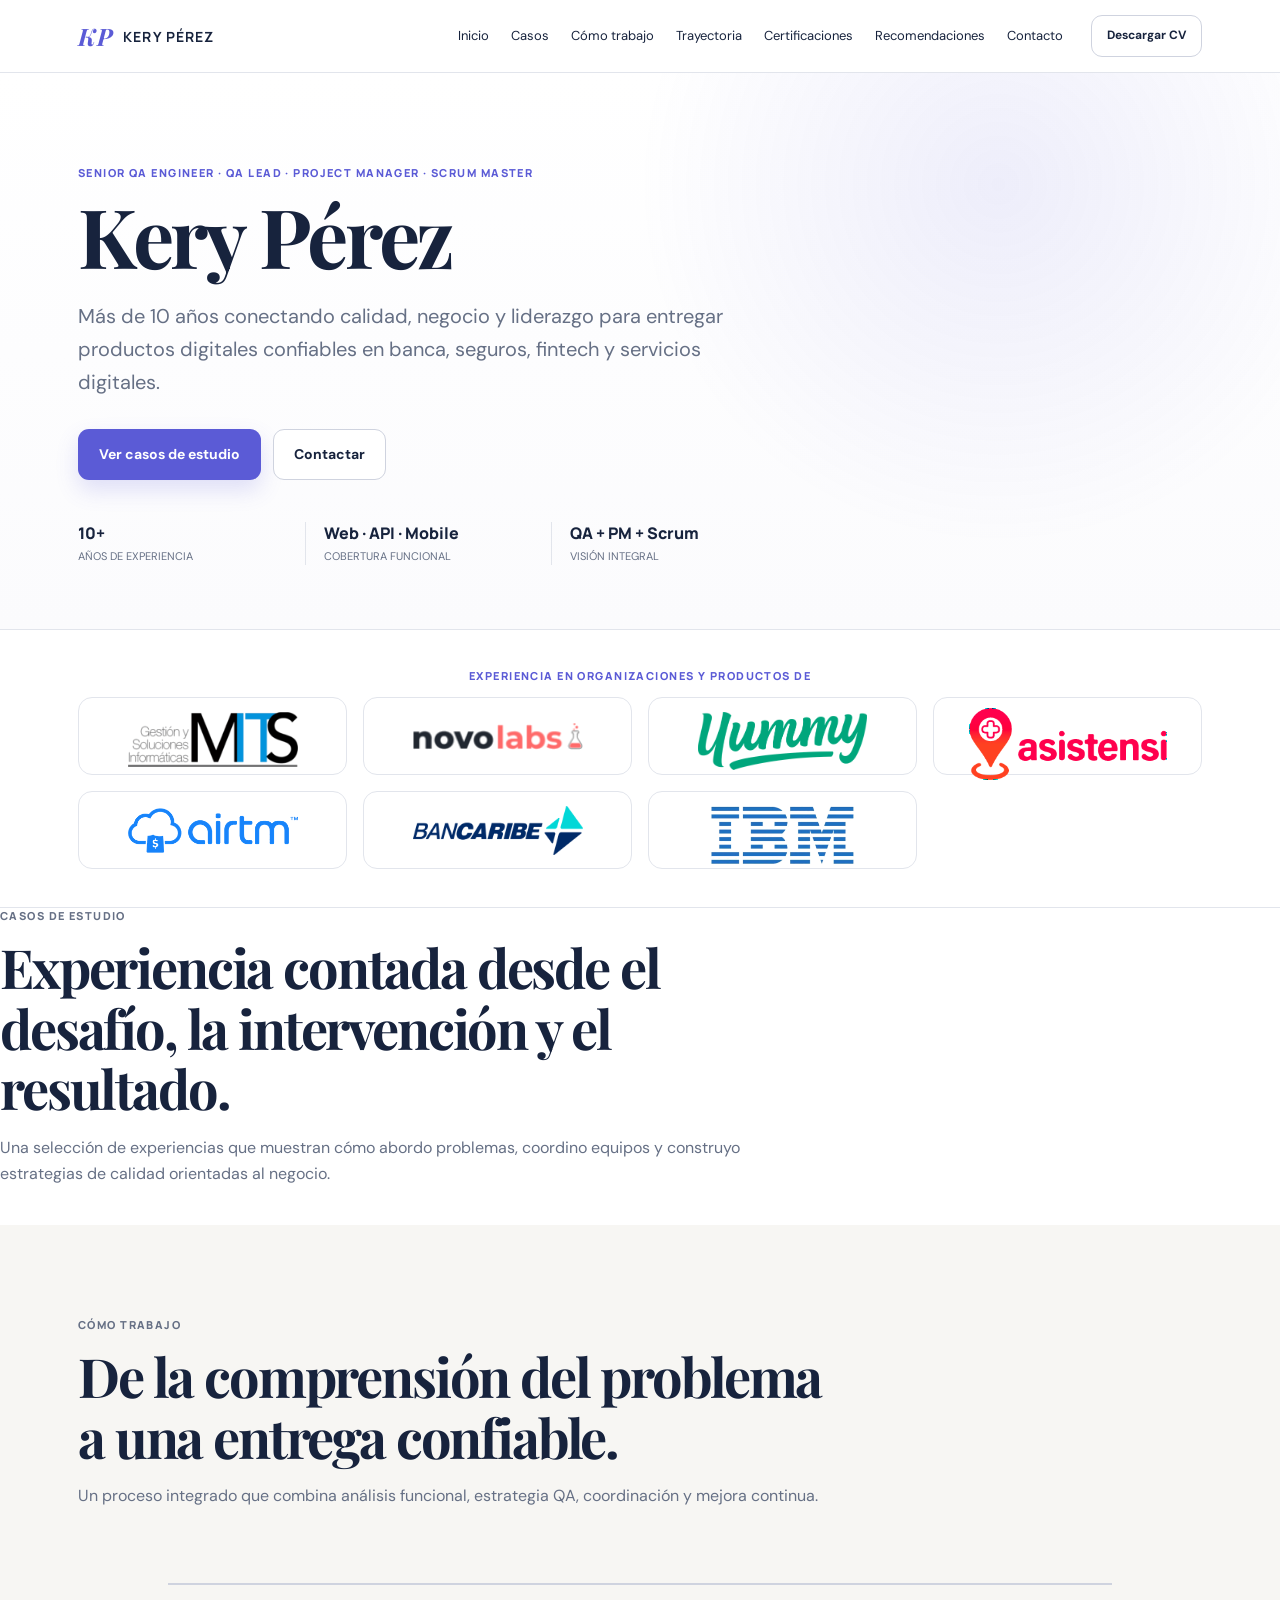
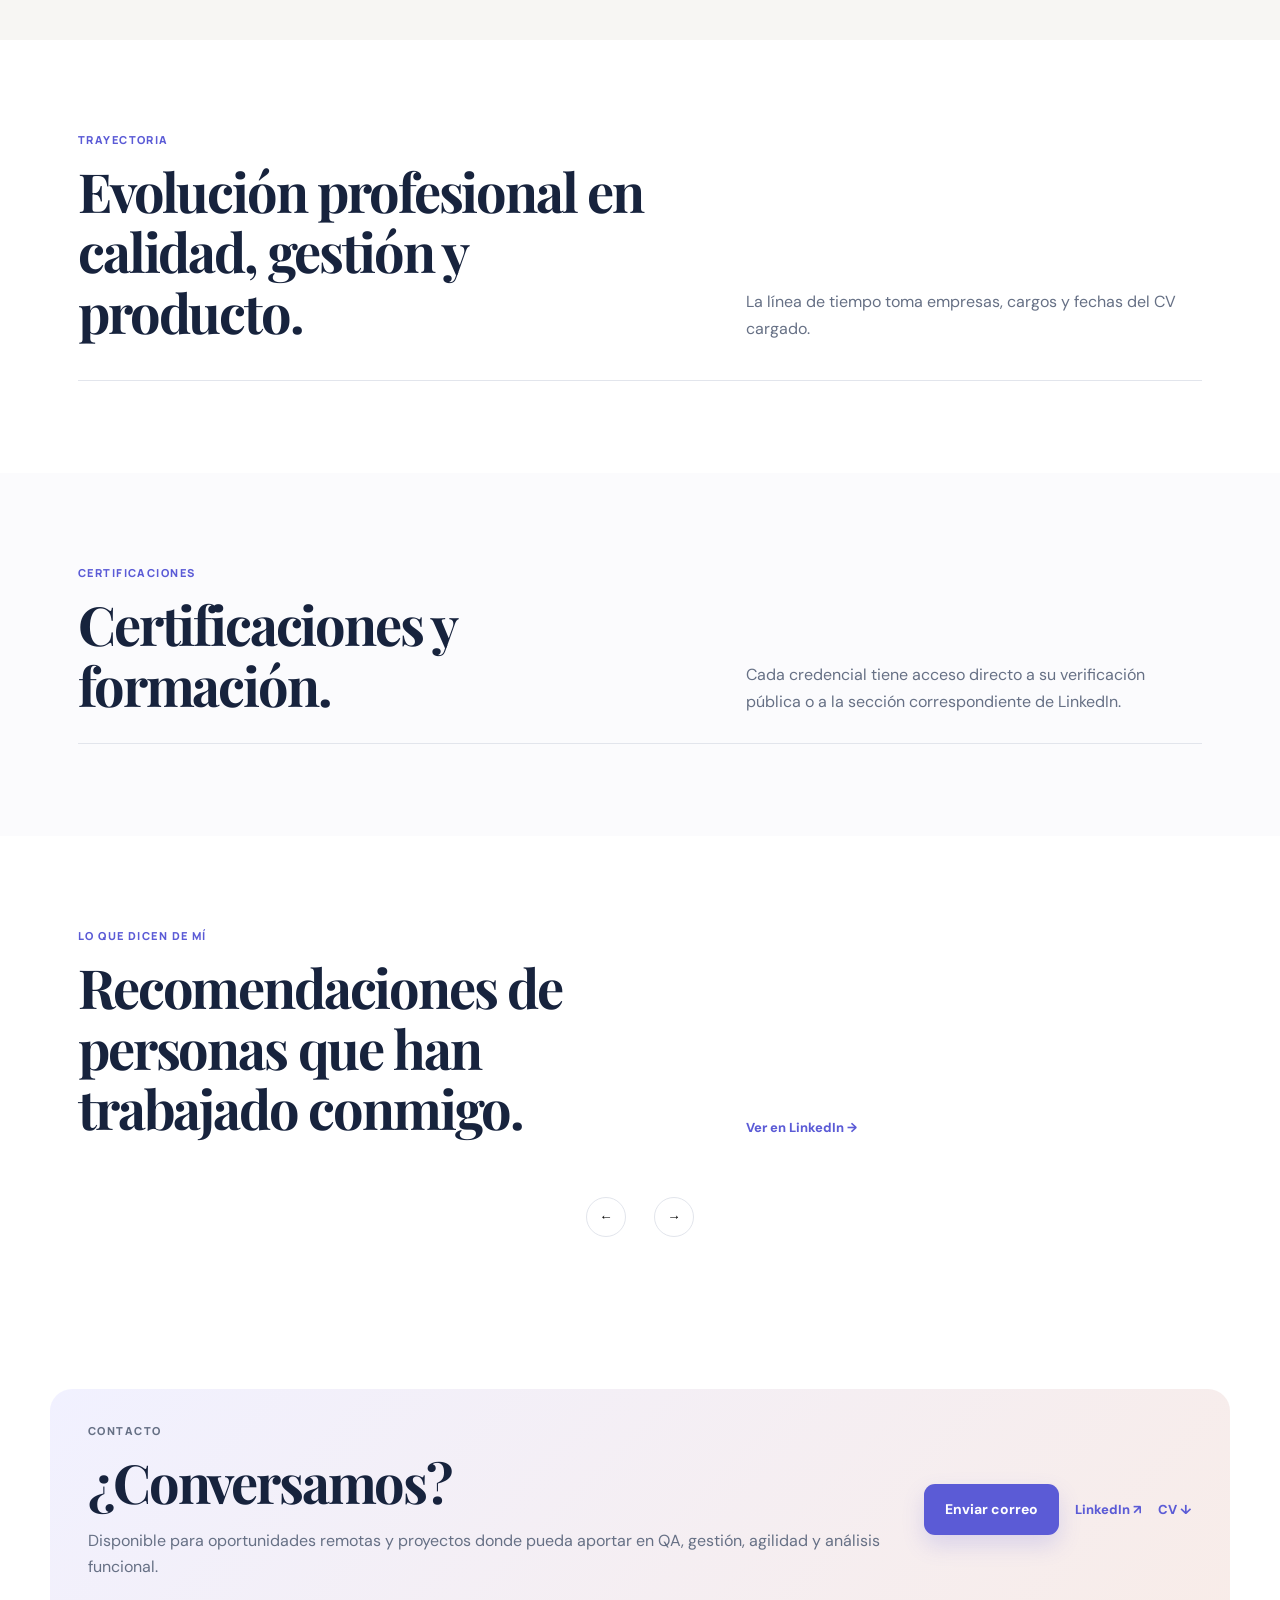
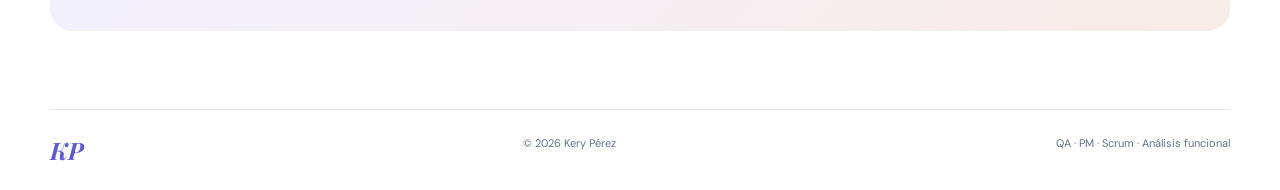
==== commit 7bbe16a3: "ajustes de textos" ====
--- a/index.html
+++ b/index.html
@@ -124,40 +124,24 @@
 
       <div class="company-grid" id="companyGrid"></div>
 
-      <p class="logo-note">
-        Los espacios están preparados para logos oficiales. Hasta incorporarlos,
-        se muestra el nombre de cada organización.
-      </p>
+    
 
     </div>
   </section>
 
   <!-- CASOS DE ESTUDIO -->
-  <section class="section" id="casos">
-    <div class="wrap">
-
-      <div class="section-head split">
-
-        <div>
-          <p class="section-label">Casos de estudio</p>
-
-          <h2>
-            Experiencia contada desde el desafío, la intervención y el resultado.
-          </h2>
-        </div>
-
-        <p>
-          Los detalles se basan en tu CV y evitan exponer documentación o
-          información interna.
-        </p>
-
-      </div>
-
-      <div class="case-grid" id="caseGrid"></div>
-
-    </div>
-  </section>
-
+  <div class="section-head cases-heading">
+  <p class="section-label">Casos de estudio</p>
+
+  <h2>
+    Experiencia contada desde el desafío, la intervención y el resultado.
+  </h2>
+
+  <p class="cases-intro">
+    Una selección de experiencias que muestran cómo abordo problemas,
+    coordino equipos y construyo estrategias de calidad orientadas al negocio.
+  </p>
+</div>
   <!-- CÓMO TRABAJO -->
   <section class="section method-section" id="metodo">
     <div class="wrap">
--- a/assets/css/styles.css
+++ b/assets/css/styles.css
@@ -1,55 +1,52 @@
-:root{--bg:#fff;--paper:#f7f6f3;--paper2:#f2f2fb;--text:#17233d;--muted:#667085;--line:#e2e5ec;--accent:#5b5bd6;--accent2:#d97757;--accentSoft:#ececff;--navy:#17233d;--shadow:0 14px 40px rgba(23,35,61,.07);--radius:20px;--display:'Playfair Display',serif;--heading:'Manrope',sans-serif;--body:'DM Sans',sans-serif;--container:1180px}*{box-sizing:border-box}html{scroll-behavior:smooth}body{margin:0;color:var(--text);background:var(--bg);font-family:var(--body);line-height:1.65}a{text-decoration:none;color:inherit}.wrap{max-width:var(--container);margin:auto;padding:0 28px}.section{padding:92px 0}.site-header{position:sticky;top:0;z-index:30;background:rgba(255,255,255,.93);backdrop-filter:blur(14px);border-bottom:1px solid var(--line)}.nav{height:72px;display:flex;align-items:center;gap:28px}.brand{display:flex;align-items:center;gap:10px;font:700 14px var(--heading);text-transform:uppercase;letter-spacing:.08em}.brand-mark{font:700 24px var(--display);font-style:italic;color:var(--accent)}.nav-links{margin-left:auto;display:flex;gap:22px}.nav-links a{font-size:13px}.nav-links a:hover{color:var(--accent)}.nav-toggle{display:none;border:0;background:none;font-size:22px}.btn{display:inline-flex;align-items:center;justify-content:center;padding:13px 20px;border-radius:11px;border:1px solid transparent;font-weight:700;font-size:14px}.btn-primary{background:var(--accent);color:white;box-shadow:0 10px 22px rgba(91,91,214,.18)}.btn-secondary,.btn-outline{background:white;border-color:#cfd3df}.nav-cv{padding:10px 15px;font-size:12px}.hero{padding:92px 0 64px;background:radial-gradient(circle at 78% 20%,rgba(91,91,214,.10),transparent 33%),linear-gradient(180deg,#fff,#fbfbfd)}.eyebrow,.section-label{color:var(--accent);font:800 11px var(--heading);letter-spacing:.13em;text-transform:uppercase;margin:0 0 14px}.center{text-align:center}.hero h1,.section-head h2,.contact-card h2{font:700 clamp(48px,7vw,82px)/1 var(--display);letter-spacing:-.04em;margin:0}.section-head h2,.contact-card h2{font-size:clamp(34px,4.8vw,54px);line-height:1.12}.hero-lede{font-size:20px;color:var(--muted);max-width:650px;margin:24px 0 0}.hero-actions{display:flex;gap:12px;margin-top:30px}.stats{display:grid;grid-template-columns:repeat(3,1fr);gap:18px;margin-top:42px}.stats div{border-right:1px solid var(--line);padding-right:14px}.stats div:last-child{border:0}.stats strong{display:block;font:800 16px var(--heading)}.stats span{display:block;color:var(--muted);font-size:11px;text-transform:uppercase;margin-top:3px}.company-section{padding:38px 0;border-top:1px solid var(--line);border-bottom:1px solid var(--line)}.company-grid{display:grid;grid-template-columns:repeat(4,1fr);gap:16px}.company{height:78px;border:1px solid var(--line);border-radius:14px;background:white;display:grid;place-items:center;padding:10px}.company img{max-width:120px;max-height:42px}.company-fallback{font:800 18px var(--heading);color:var(--navy)}.logo-note{text-align:center;color:var(--muted);font-size:11px;margin:16px 0 0}.section-head{max-width:760px;margin-bottom:38px}.section-head>p{color:var(--muted)}.section-head.split{max-width:none;display:grid;grid-template-columns:1fr .75fr;gap:60px;align-items:end}.section-head.split>p{margin:0}.case-grid{display:grid;grid-template-columns:repeat(2,1fr);gap:18px}.case-card{border:1px solid var(--line);border-radius:18px;background:white;box-shadow:var(--shadow);overflow:hidden}.case-summary{padding:26px}.case-kicker{font:800 10px var(--heading);letter-spacing:.1em;text-transform:uppercase;color:var(--accent)}.case-card h3{font:800 22px/1.35 var(--heading);margin:9px 0 0}.case-client{font-size:12px;color:var(--muted);margin-top:6px}.case-summary p{color:var(--muted);font-size:14px}.case-toggle{border:0;background:none;padding:0;color:var(--accent);font-weight:800;font-size:13px}.case-detail{display:none;padding:0 26px 26px;border-top:1px solid var(--line)}.case-detail.open{display:grid;grid-template-columns:repeat(2,1fr);gap:18px;padding-top:22px}.detail-block h4{font:800 10px var(--heading);text-transform:uppercase;letter-spacing:.08em;color:var(--accent2);margin:0 0 6px}.detail-block p{margin:0;font-size:13.5px}.detail-result{grid-column:1/-1;background:var(--paper2);padding:16px;border-radius:12px;font-size:13.5px}.method-section{background:var(--paper)}.method-flow{display:grid;grid-template-columns:repeat(5,1fr);gap:0;position:relative}.method-flow:before{content:'';position:absolute;left:8%;right:8%;top:35px;height:2px;background:#cfd3df}.method-step{position:relative;text-align:center;padding:0 14px}.method-node{width:70px;height:70px;border-radius:50%;margin:0 auto;background:white;border:2px solid var(--accent);display:grid;place-items:center;position:relative;z-index:1;font:800 14px var(--heading);color:var(--accent)}.method-step h3{font:800 16px var(--heading);margin:16px 0 0}.method-step p{font-size:12.5px;color:var(--muted);margin:7px 0 0}.timeline{display:grid;gap:0;border-top:1px solid var(--line)}.timeline-item{display:grid;grid-template-columns:150px 1fr 1fr;gap:22px;padding:18px 0;border-bottom:1px solid var(--line);align-items:center}.timeline-item .period{font:800 12px var(--heading);color:var(--accent)}.timeline-item h3{font:800 16px var(--heading);margin:0}.timeline-item p{color:var(--muted);font-size:13px;margin:0}.library-section{background:var(--paper2)}.library-layout{display:grid;grid-template-columns:1.25fr .75fr;gap:18px}.resource-feature{background:var(--navy);color:white;border-radius:20px;padding:30px;min-height:300px;display:flex;flex-direction:column;justify-content:space-between}.resource-feature .resource-type{color:#b8b8ff}.resource-feature h3{font:800 30px var(--heading);margin:10px 0}.resource-feature p{color:#d4d9e3;max-width:520px}.resource-list{display:grid;gap:12px}.resource-row{background:white;border:1px solid var(--line);border-radius:15px;padding:18px;display:grid;grid-template-columns:1fr auto;gap:12px;align-items:center}.resource-row h3{font:800 15px var(--heading);margin:0}.resource-row p{font-size:12px;color:var(--muted);margin:4px 0 0}.resource-type{font:800 10px var(--heading);text-transform:uppercase;letter-spacing:.08em;color:var(--accent2)}.text-link{color:var(--accent);font-weight:800;font-size:13px}.carousel{overflow:hidden}.recommendation-track{display:flex;transition:transform .4s ease}.recommendation-page{min-width:100%;display:grid;grid-template-columns:repeat(3,1fr);gap:16px}.recommendation{border:1px solid var(--line);border-radius:18px;padding:24px;background:white;min-height:250px;display:flex;flex-direction:column;justify-content:space-between}.recommendation blockquote{font:600 16px/1.6 var(--heading);margin:0}.recommendation .name{font-weight:800;font-size:13px}.recommendation .role{font-size:11px;color:var(--muted)}.carousel-controls{display:flex;justify-content:center;align-items:center;gap:14px;margin-top:20px}.carousel-controls button{width:40px;height:40px;border-radius:50%;border:1px solid var(--line);background:white}.carousel-controls #recDots{display:flex;gap:7px}.dot{width:8px;height:8px;border-radius:50%;background:#cdd2dd}.dot.active{background:var(--accent)}.contact-section{padding:60px 0 78px}.contact-card{background:linear-gradient(135deg,#f1f1ff,#f8ece8);border-radius:22px;padding:34px 38px;display:grid;grid-template-columns:1fr auto;gap:30px;align-items:center}.contact-card p{color:var(--muted)}.contact-actions{display:flex;gap:16px;align-items:center}.footer-inner{border-top:1px solid var(--line);padding:24px 0;display:flex;justify-content:space-between;gap:16px;color:var(--muted);font-size:11px}@media(max-width:900px){.nav-links{display:none;position:absolute;top:72px;left:0;right:0;background:white;padding:18px 28px;border-bottom:1px solid var(--line);flex-direction:column}.nav-links.open{display:flex}.nav-toggle{display:block;margin-left:auto}.nav-cv{display:none}.hero-grid,.section-head.split,.library-layout,.contact-card{grid-template-columns:1fr}.company-grid{grid-template-columns:repeat(2,1fr)}.method-flow{grid-template-columns:repeat(2,1fr);gap:24px}.method-flow:before{display:none}.recommendation-page{grid-template-columns:1fr}.timeline-item{grid-template-columns:1fr}.case-grid{grid-template-columns:1fr}}@media(max-width:600px){.wrap{padding:0 20px}.section{padding:70px 0}.stats{grid-template-columns:1fr}.hero-actions,.contact-actions{flex-wrap:wrap}.portrait-frame{height:390px}.company-grid{grid-template-columns:1fr}.case-detail.open{grid-template-columns:1fr}.detail-result{grid-column:auto}}
+:root{--bg:#fff;--paper:#f7f6f3;--paper2:#f2f2fb;--text:#17233d;--muted:#667085;--line:#e2e5ec;--accent:#5b5bd6;--accent2:#d97757;--accentSoft:#ececff;--navy:#17233d;--shadow:0 14px 40px rgba(23,35,61,.07);--radius:20px;--display:'Playfair Display',serif;--heading:'Manrope',sans-serif;--body:'DM Sans',sans-serif;--container:1180px}*{box-sizing:border-box}html{scroll-behavior:smooth}body{margin:0;color:var(--text);background:var(--bg);font-family:var(--body);line-height:1.65}a{text-decoration:none;color:inherit}.wrap{max-width:var(--container);margin:auto;padding:0 28px}.section{padding:92px 0}.site-header{position:sticky;top:0;z-index:30;background:rgba(255,255,255,.93);backdrop-filter:blur(14px);border-bottom:1px solid var(--line)}.nav{height:72px;display:flex;align-items:center;gap:28px}.brand{display:flex;align-items:center;gap:10px;font:700 14px var(--heading);text-transform:uppercase;letter-spacing:.08em}.brand-mark{font:700 24px var(--display);font-style:italic;color:var(--accent)}.nav-links{margin-left:auto;display:flex;gap:22px}.nav-links a{font-size:13px}.nav-links a:hover{color:var(--accent)}.nav-toggle{display:none;border:0;background:none;font-size:22px}.btn{display:inline-flex;align-items:center;justify-content:center;padding:13px 20px;border-radius:11px;border:1px solid transparent;font-weight:700;font-size:14px}.btn-primary{background:var(--accent);color:white;box-shadow:0 10px 22px rgba(91,91,214,.18)}.btn-secondary,.btn-outline{background:white;border-color:#cfd3df}.nav-cv{padding:10px 15px;font-size:12px}.hero{padding:92px 0 64px;background:radial-gradient(circle at 78% 20%,rgba(91,91,214,.10),transparent 33%),linear-gradient(180deg,#fff,#fbfbfd)}.hero-grid{display:grid;grid-template-columns:1.08fr .92fr;gap:72px;align-items:center}.eyebrow,.section-label{color:var(--accent);font:800 11px var(--heading);letter-spacing:.13em;text-transform:uppercase;margin:0 0 14px}.center{text-align:center}.hero h1,.section-head h2,.contact-card h2{font:700 clamp(48px,7vw,82px)/1 var(--display);letter-spacing:-.04em;margin:0}.section-head h2,.contact-card h2{font-size:clamp(34px,4.8vw,54px);line-height:1.12}.hero-lede{font-size:20px;color:var(--muted);max-width:650px;margin:24px 0 0}.hero-actions{display:flex;gap:12px;margin-top:30px}.stats{display:grid;grid-template-columns:repeat(3,1fr);gap:18px;margin-top:42px}.stats div{border-right:1px solid var(--line);padding-right:14px}.stats div:last-child{border:0}.stats strong{display:block;font:800 16px var(--heading)}.stats span{display:block;color:var(--muted);font-size:11px;text-transform:uppercase;margin-top:3px}.hero-card{position:relative}.portrait-frame{height:470px;border-radius:38px;background:linear-gradient(145deg,#ececff,#f5e8e3);overflow:hidden;display:grid;place-items:center}.portrait-frame img{width:100%;height:100%;object-fit:cover}.portrait-placeholder{text-align:center}.portrait-placeholder span{display:block;color:var(--muted);font-size:12px;margin-top:6px}.hero-card blockquote{position:absolute;right:-10px;bottom:18px;background:white;border:1px solid var(--line);box-shadow:var(--shadow);border-radius:14px;padding:18px 22px;max-width:310px;margin:0;font-size:15px}.company-section{padding:38px 0;border-top:1px solid var(--line);border-bottom:1px solid var(--line)}.company-grid{display:grid;grid-template-columns:repeat(4,1fr);gap:16px}.company{height:78px;border:1px solid var(--line);border-radius:14px;background:white;display:grid;place-items:center;padding:10px}.company img{max-width:120px;max-height:42px}.company-fallback{font:800 18px var(--heading);color:var(--navy)}.logo-note{text-align:center;color:var(--muted);font-size:11px;margin:16px 0 0}.section-head{max-width:760px;margin-bottom:38px}.section-head>p{color:var(--muted)}.section-head.split{max-width:none;display:grid;grid-template-columns:1fr .75fr;gap:60px;align-items:end}.section-head.split>p{margin:0}.case-grid{display:grid;grid-template-columns:repeat(2,1fr);gap:18px}.case-card{border:1px solid var(--line);border-radius:18px;background:white;box-shadow:var(--shadow);overflow:hidden}.case-summary{padding:26px}.case-kicker{font:800 10px var(--heading);letter-spacing:.1em;text-transform:uppercase;color:var(--accent)}.case-card h3{font:800 22px/1.35 var(--heading);margin:9px 0 0}.case-client{font-size:12px;color:var(--muted);margin-top:6px}.case-summary p{color:var(--muted);font-size:14px}.case-toggle{border:0;background:none;padding:0;color:var(--accent);font-weight:800;font-size:13px}.case-detail{display:none;padding:0 26px 26px;border-top:1px solid var(--line)}.case-detail.open{display:grid;grid-template-columns:repeat(2,1fr);gap:18px;padding-top:22px}.detail-block h4{font:800 10px var(--heading);text-transform:uppercase;letter-spacing:.08em;color:var(--accent2);margin:0 0 6px}.detail-block p{margin:0;font-size:13.5px}.detail-result{grid-column:1/-1;background:var(--paper2);padding:16px;border-radius:12px;font-size:13.5px}.method-section{background:var(--paper)}.method-flow{display:grid;grid-template-columns:repeat(5,1fr);gap:0;position:relative}.method-flow:before{content:'';position:absolute;left:8%;right:8%;top:35px;height:2px;background:#cfd3df}.method-step{position:relative;text-align:center;padding:0 14px}.method-node{width:70px;height:70px;border-radius:50%;margin:0 auto;background:white;border:2px solid var(--accent);display:grid;place-items:center;position:relative;z-index:1;font:800 14px var(--heading);color:var(--accent)}.method-step h3{font:800 16px var(--heading);margin:16px 0 0}.method-step p{font-size:12.5px;color:var(--muted);margin:7px 0 0}.timeline{display:grid;gap:0;border-top:1px solid var(--line)}.timeline-item{display:grid;grid-template-columns:150px 1fr 1fr;gap:22px;padding:18px 0;border-bottom:1px solid var(--line);align-items:center}.timeline-item .period{font:800 12px var(--heading);color:var(--accent)}.timeline-item h3{font:800 16px var(--heading);margin:0}.timeline-item p{color:var(--muted);font-size:13px;margin:0}.library-section{background:var(--paper2)}.library-layout{display:grid;grid-template-columns:1.25fr .75fr;gap:18px}.resource-feature{background:var(--navy);color:white;border-radius:20px;padding:30px;min-height:300px;display:flex;flex-direction:column;justify-content:space-between}.resource-feature .resource-type{color:#b8b8ff}.resource-feature h3{font:800 30px var(--heading);margin:10px 0}.resource-feature p{color:#d4d9e3;max-width:520px}.resource-list{display:grid;gap:12px}.resource-row{background:white;border:1px solid var(--line);border-radius:15px;padding:18px;display:grid;grid-template-columns:1fr auto;gap:12px;align-items:center}.resource-row h3{font:800 15px var(--heading);margin:0}.resource-row p{font-size:12px;color:var(--muted);margin:4px 0 0}.resource-type{font:800 10px var(--heading);text-transform:uppercase;letter-spacing:.08em;color:var(--accent2)}.text-link{color:var(--accent);font-weight:800;font-size:13px}.carousel{overflow:hidden}.recommendation-track{display:flex;transition:transform .4s ease}.recommendation-page{min-width:100%;display:grid;grid-template-columns:repeat(3,1fr);gap:16px}.recommendation{border:1px solid var(--line);border-radius:18px;padding:24px;background:white;min-height:250px;display:flex;flex-direction:column;justify-content:space-between}.recommendation blockquote{font:600 16px/1.6 var(--heading);margin:0}.recommendation .name{font-weight:800;font-size:13px}.recommendation .role{font-size:11px;color:var(--muted)}.carousel-controls{display:flex;justify-content:center;align-items:center;gap:14px;margin-top:20px}.carousel-controls button{width:40px;height:40px;border-radius:50%;border:1px solid var(--line);background:white}.carousel-controls #recDots{display:flex;gap:7px}.dot{width:8px;height:8px;border-radius:50%;background:#cdd2dd}.dot.active{background:var(--accent)}.contact-section{padding:60px 0 78px}.contact-card{background:linear-gradient(135deg,#f1f1ff,#f8ece8);border-radius:22px;padding:34px 38px;display:grid;grid-template-columns:1fr auto;gap:30px;align-items:center}.contact-card p{color:var(--muted)}.contact-actions{display:flex;gap:16px;align-items:center}.footer-inner{border-top:1px solid var(--line);padding:24px 0;display:flex;justify-content:space-between;gap:16px;color:var(--muted);font-size:11px}@media(max-width:900px){.nav-links{display:none;position:absolute;top:72px;left:0;right:0;background:white;padding:18px 28px;border-bottom:1px solid var(--line);flex-direction:column}.nav-links.open{display:flex}.nav-toggle{display:block;margin-left:auto}.nav-cv{display:none}.hero-grid,.section-head.split,.library-layout,.contact-card{grid-template-columns:1fr}.company-grid{grid-template-columns:repeat(2,1fr)}.method-flow{grid-template-columns:repeat(2,1fr);gap:24px}.method-flow:before{display:none}.recommendation-page{grid-template-columns:1fr}.timeline-item{grid-template-columns:1fr}.case-grid{grid-template-columns:1fr}}@media(max-width:600px){.wrap{padding:0 20px}.section{padding:70px 0}.stats{grid-template-columns:1fr}.hero-actions,.contact-actions{flex-wrap:wrap}.portrait-frame{height:390px}.company-grid{grid-template-columns:1fr}.case-detail.open{grid-template-columns:1fr}.detail-result{grid-column:auto}}
 
 .company img{width:100%;max-width:150px;max-height:52px;object-fit:contain}
+.portrait-frame img{object-position:center 20%}
 
-.certification-section{background:#fbfbfd}
-.certification-list{
-  display:flex;
-  flex-direction:column;
-  gap:0;
-  border-top:1px solid var(--line);
+
+
+
+
+
+
+@media(max-width:600px){
+  
+  
 }
-.certification-row{
-  display:grid;
-  grid-template-columns:1fr auto;
-  gap:18px;
-  align-items:center;
-  padding:14px 0;
-  border-bottom:1px solid var(--line);
-  background:transparent;
-  transition:color .2s ease;
+
+/* Ajustes de fotografía y logos - versión final */
+.portrait-frame{
+  background:#f7f7fb;
 }
-.certification-row:hover{
-  padding-left:0;
-  color:var(--accent);
+.portrait-frame img{
+  object-fit:cover;
+  object-position:center 16%;
+  filter:none;
 }
-.certification-title{
-  font:800 14px/1.35 var(--heading);
-  color:var(--text);
+.company{
+  padding:14px;
 }
-.certification-meta{
-  margin-top:2px;
-  color:var(--muted);
-  font-size:11.5px;
-}
-.certification-action{
-  color:var(--accent);
-  font-weight:800;
-  font-size:11.5px;
-  white-space:nowrap;
+.company img{
+  width:100%;
+  max-width:170px;
+  max-height:58px;
+  object-fit:contain;
 }
 @media(max-width:600px){
-  .certification-row{
-    grid-template-columns:1fr;
-    gap:5px;
-    padding:12px 0;
-  }
-  .certification-action{
-    width:max-content;
-  }
+  .portrait-frame img{object-position:center 12%}
 }
-
-
+.hero-quote blockquote{
+    background:#fff;
+    padding:2rem;
+    border-radius:20px;
+    box-shadow:0 18px 45px rgba(30,41,59,.08);
+    border-left:5px solid #5B5CE2;
+    font-size:1.15rem;
+    line-height:1.8;
+    color:#24304a;
+    font-style:italic;
+    max-width:420px;
+}
 .company img[src*="asistensi"]{
   max-width: 190px;
   max-height: 64px;
@@ -61,17 +58,25 @@
     display:block;
 }
 
+.hero-grid > div:first-child{
+    max-width:760px;
+}
 
-
-
+.hero-grid > aside{
+    display:none;
+}
 
 .hero .stats{
     max-width:720px;
 }
-
+#recursos{
+  display:none !important;
+}
 
 /* Ajustes finales del portafolio */
-
+#recursos{
+  display:none !important;
+}
 
 .hero-content{
   min-height:auto;
@@ -87,239 +92,79 @@
   }
 }
 
+
 /* =========================================================
-   AJUSTES FINALES DEL PORTAFOLIO
+   CERTIFICACIONES — LISTA COMPACTA
    ========================================================= */
-
-/* Hero limpio, sin fotografía */
-.hero{
-  padding:96px 0 76px;
-}
-
-.hero-content{
-  display:flex;
-  align-items:center;
-  min-height:64vh;
-}
-
-.hero-content > div{
-  width:100%;
-  max-width:720px;
-}
-
-.hero-content .hero-lede{
-  max-width:700px;
-}
-
-.hero-content .stats{
-  max-width:720px;
-  margin-top:34px;
-}
-
-/* Recursos ocultos temporalmente sin afectar el JavaScript */
-#recursos{
-  display:none !important;
-}
-
-/* Especialidades */
-.specialties-section{
-  padding:38px 0;
-  border-top:1px solid var(--line);
-  border-bottom:1px solid var(--line);
-  background:#fff;
-}
-
-.specialties-head{
-  display:flex;
-  justify-content:space-between;
-  align-items:end;
-  gap:28px;
-  margin-bottom:20px;
-}
-
-.specialties-head .section-label{
-  margin-bottom:0;
-}
-
-.specialties-head > p:last-child{
-  margin:0;
-  max-width:520px;
-  color:var(--muted);
-  font-size:13px;
-}
-
-.specialty-list{
-  display:flex;
-  flex-wrap:wrap;
-  gap:9px;
-}
-
-.specialty-list span{
-  display:inline-flex;
-  align-items:center;
-  min-height:34px;
-  padding:7px 12px;
-  border:1px solid var(--line);
-  border-radius:999px;
-  background:#fff;
-  color:var(--text);
-  font:700 11.5px var(--heading);
-  transition:border-color .2s ease,color .2s ease,transform .2s ease;
-}
-
-.specialty-list span:hover{
-  color:var(--accent);
-  border-color:rgba(91,91,214,.35);
-  transform:translateY(-1px);
-}
-
-/* Logos con peso visual uniforme */
-.company img{
-  width:100%;
-  max-width:145px;
-  max-height:50px;
-  object-fit:contain;
-}
-
-.company img[src*="mits"]{
-  max-width:132px;
-  max-height:46px;
-}
-
-.company img[src*="asistensi"]{
-  max-width:210px;
-  max-height:68px;
-  width:100%;
-  object-fit:contain;
-  transform:scale(1.18);
-}
-
-/* Certificaciones compactas, sin tarjetas grandes */
-.certification-section{
+#certificaciones.certification-section{
   background:#fbfbfd;
 }
 
-.certification-list{
+#certificaciones .section-head{
+  margin-bottom:28px;
+}
+
+#certificaciones .certification-list{
   display:flex;
   flex-direction:column;
   gap:0;
   border-top:1px solid var(--line);
 }
 
-.certification-row{
+#certificaciones .certification-row{
   display:grid;
-  grid-template-columns:1fr auto;
+  grid-template-columns:minmax(0,1fr) auto;
+  align-items:center;
   gap:18px;
-  align-items:center;
-  padding:14px 0;
+  padding:12px 0;
   border-bottom:1px solid var(--line);
   background:transparent;
+  border-radius:0;
+  box-shadow:none;
   transition:color .2s ease;
 }
 
-.certification-row:hover{
+#certificaciones .certification-row:hover{
   padding-left:0;
+  transform:none;
+  box-shadow:none;
+  background:transparent;
   color:var(--accent);
 }
 
-.certification-title{
+#certificaciones .certification-title{
+  margin:0;
   font:800 14px/1.35 var(--heading);
   color:var(--text);
 }
 
-.certification-meta{
+#certificaciones .certification-meta{
   margin-top:2px;
   color:var(--muted);
   font-size:11.5px;
+  line-height:1.4;
 }
 
-.certification-action{
+#certificaciones .certification-action{
+  display:inline-flex;
+  align-items:center;
+  padding:0;
+  background:transparent;
+  border:0;
   color:var(--accent);
   font-weight:800;
   font-size:11.5px;
   white-space:nowrap;
 }
 
-/* Contacto más limpio */
-.contact-actions{
-  display:flex;
-  gap:18px;
-  align-items:center;
-  flex-wrap:wrap;
-}
-
-/* Cierre editorial */
-.closing-section{
-  padding:54px 0 20px;
-}
-
-.closing-inner{
-  max-width:860px;
-  text-align:center;
-}
-
-.closing-inner p{
-  margin:0;
-  font:700 clamp(24px,3.4vw,40px)/1.35 var(--display);
-  color:var(--text);
-}
-
-.closing-inner span{
-  display:block;
-  margin-top:14px;
-  color:var(--accent);
-  font:800 12px var(--heading);
-  letter-spacing:.08em;
-  text-transform:uppercase;
-}
-
-@media(max-width:900px){
-  .hero-content{
-    min-height:auto;
+@media(max-width:600px){
+  #certificaciones .certification-row{
+    grid-template-columns:1fr;
+    gap:4px;
+    padding:11px 0;
   }
 
-  .specialties-head{
-    display:block;
-  }
-
-  .specialties-head > p:last-child{
-    margin-top:8px;
+  #certificaciones .certification-action{
+    width:max-content;
   }
 }
-
-@media(max-width:600px){
-  .hero{
-    padding:78px 0 62px;
-  }
-
-  .hero-content > div,
-  .hero-content .stats{
-    max-width:100%;
-  }
-
-  .certification-section .section-head{
-    margin-bottom:24px;
-  }
-
-  .certification-row{
-    grid-template-columns:1fr;
-    gap:5px;
-    padding:12px 0;
-  }
-
-  .certification-action{
-    width:max-content;
-  }
-
-  .specialties-section{
-    padding:30px 0;
-  }
-
-  .specialty-list{
-    gap:7px;
-  }
-
-  .closing-section{
-    padding-top:42px;
-  }
-}
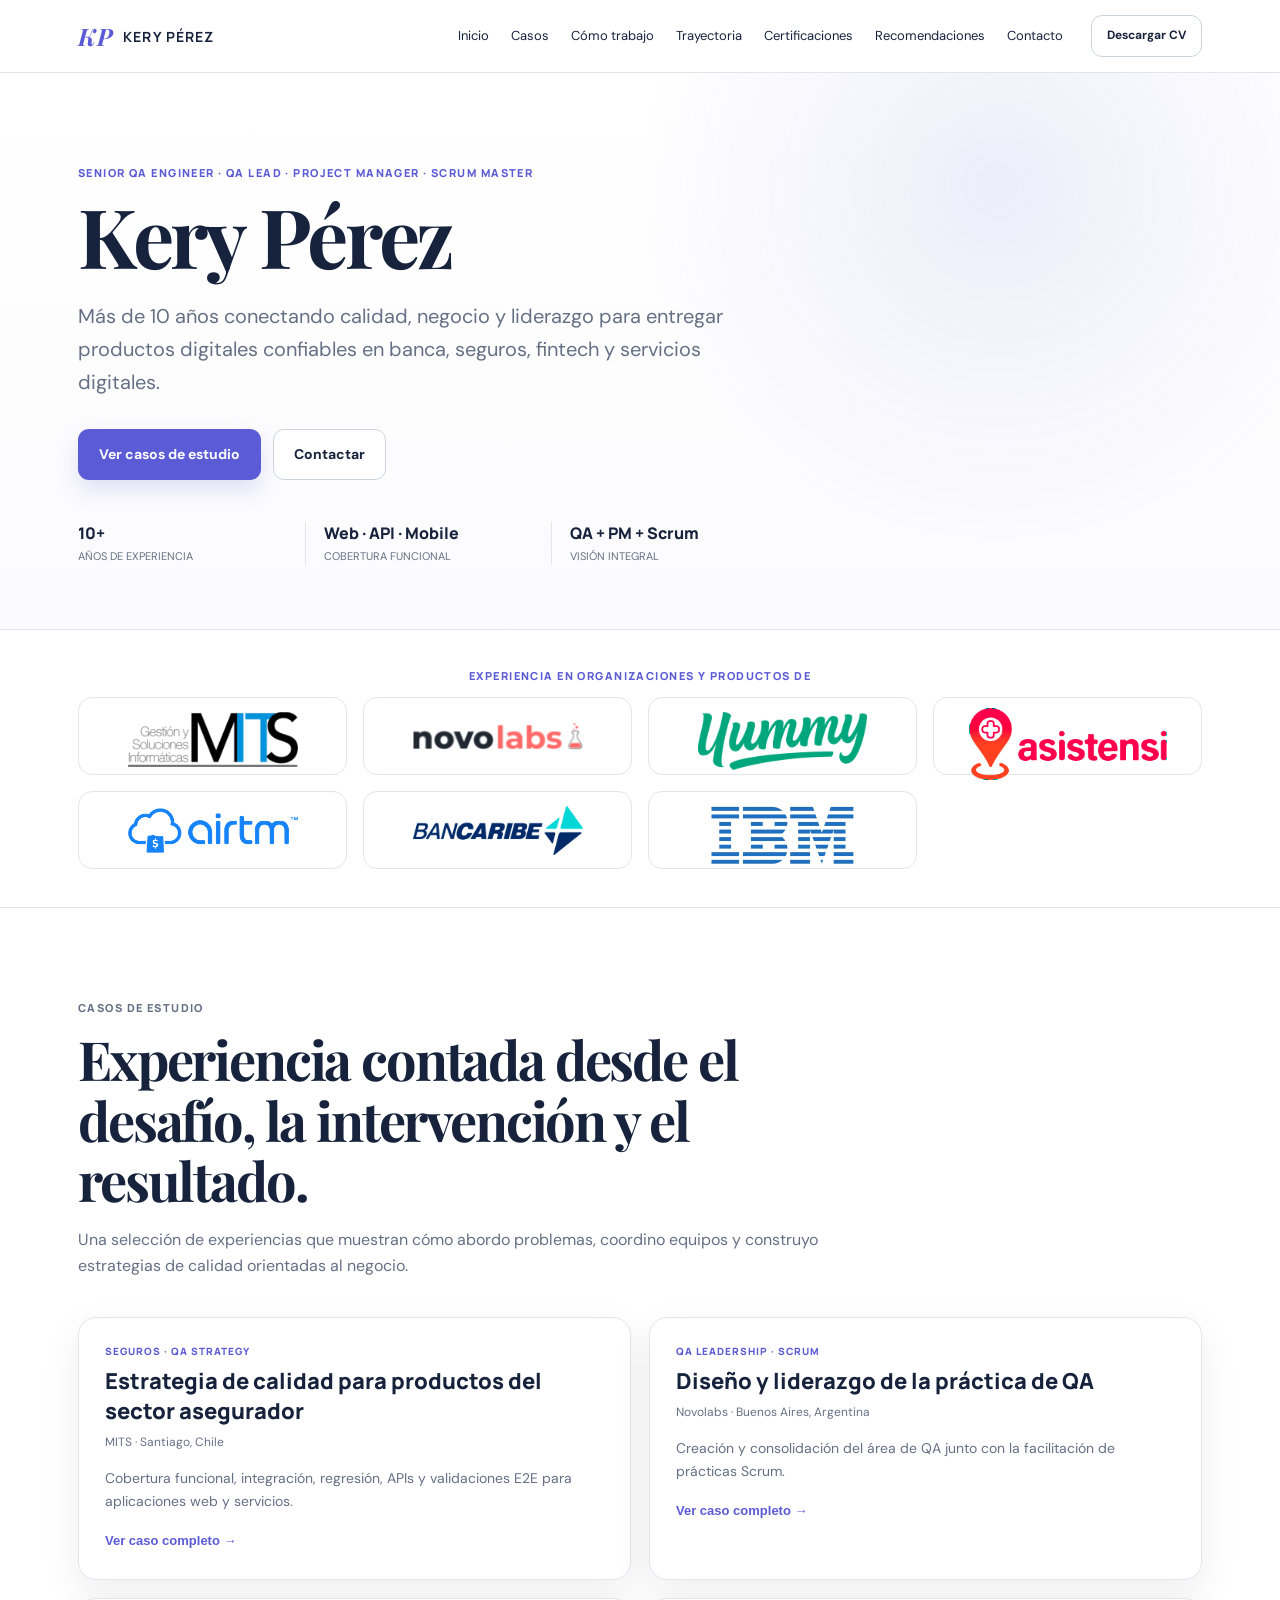
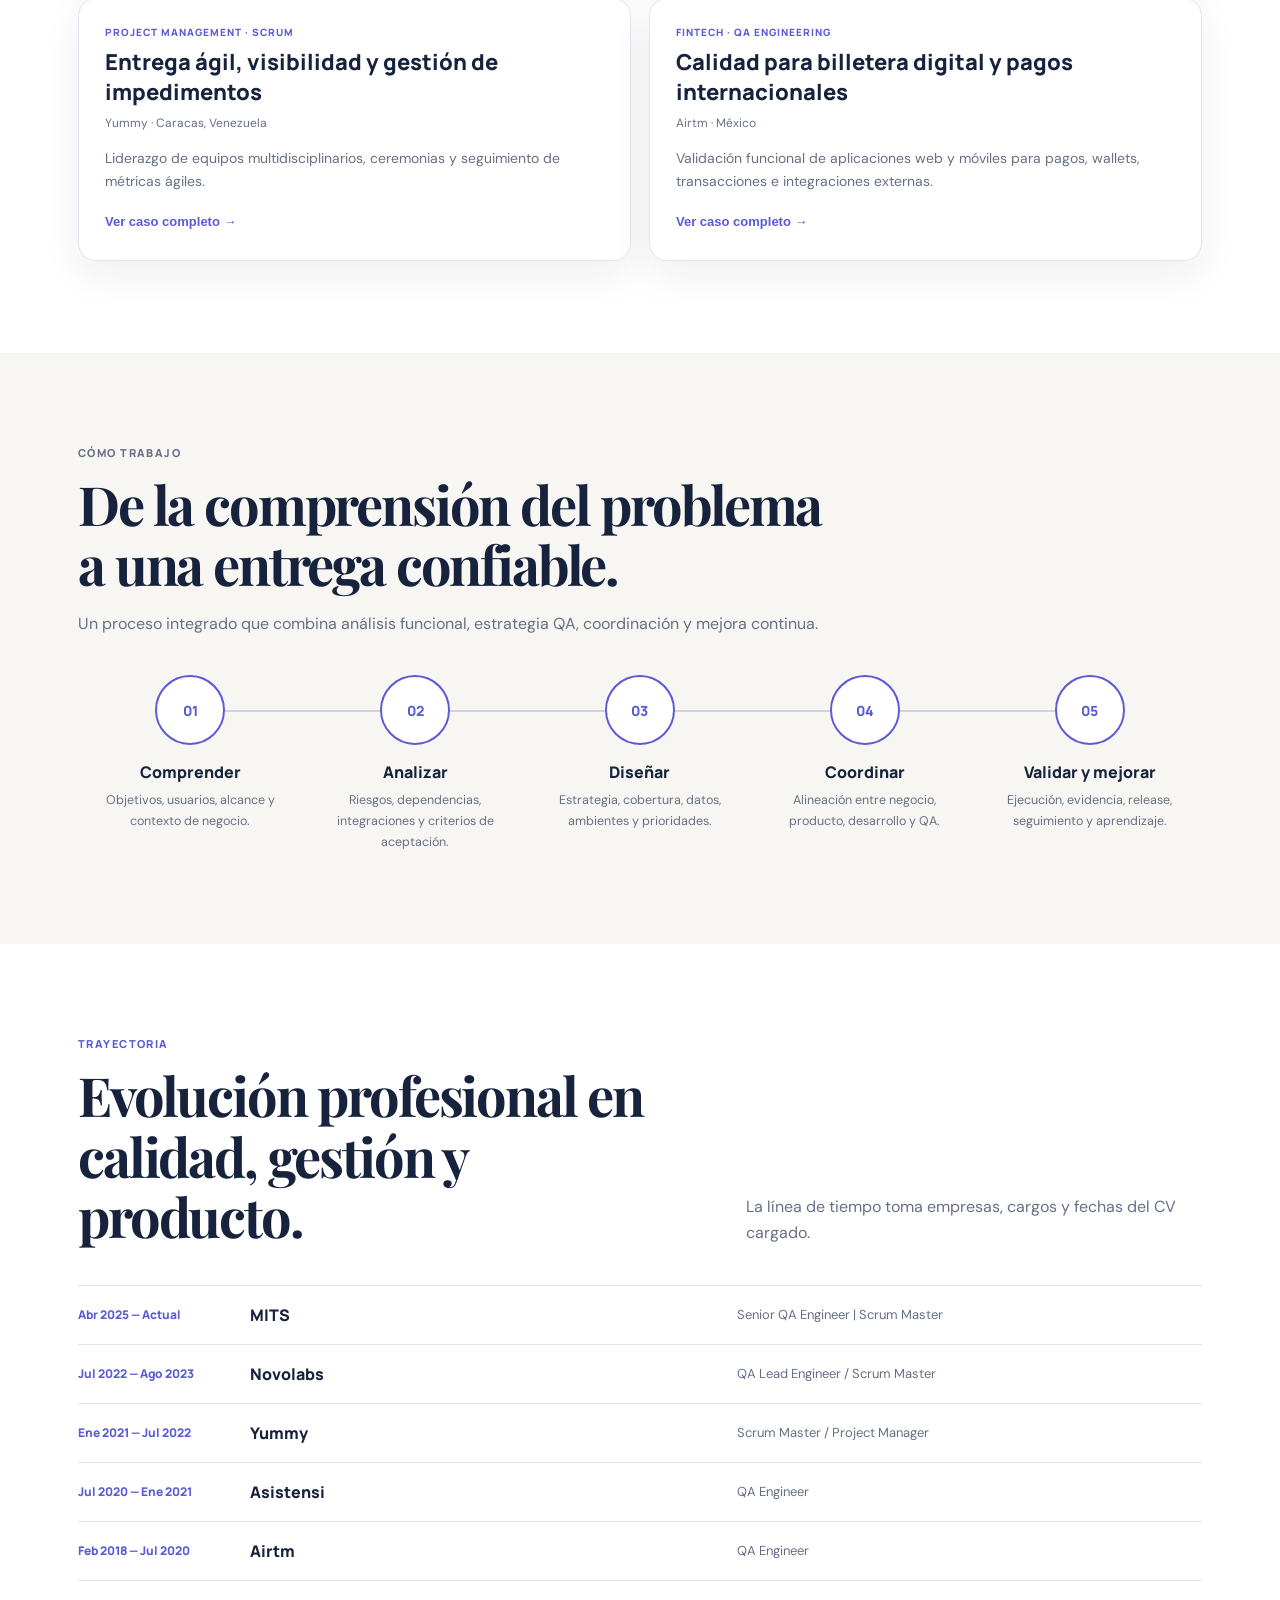
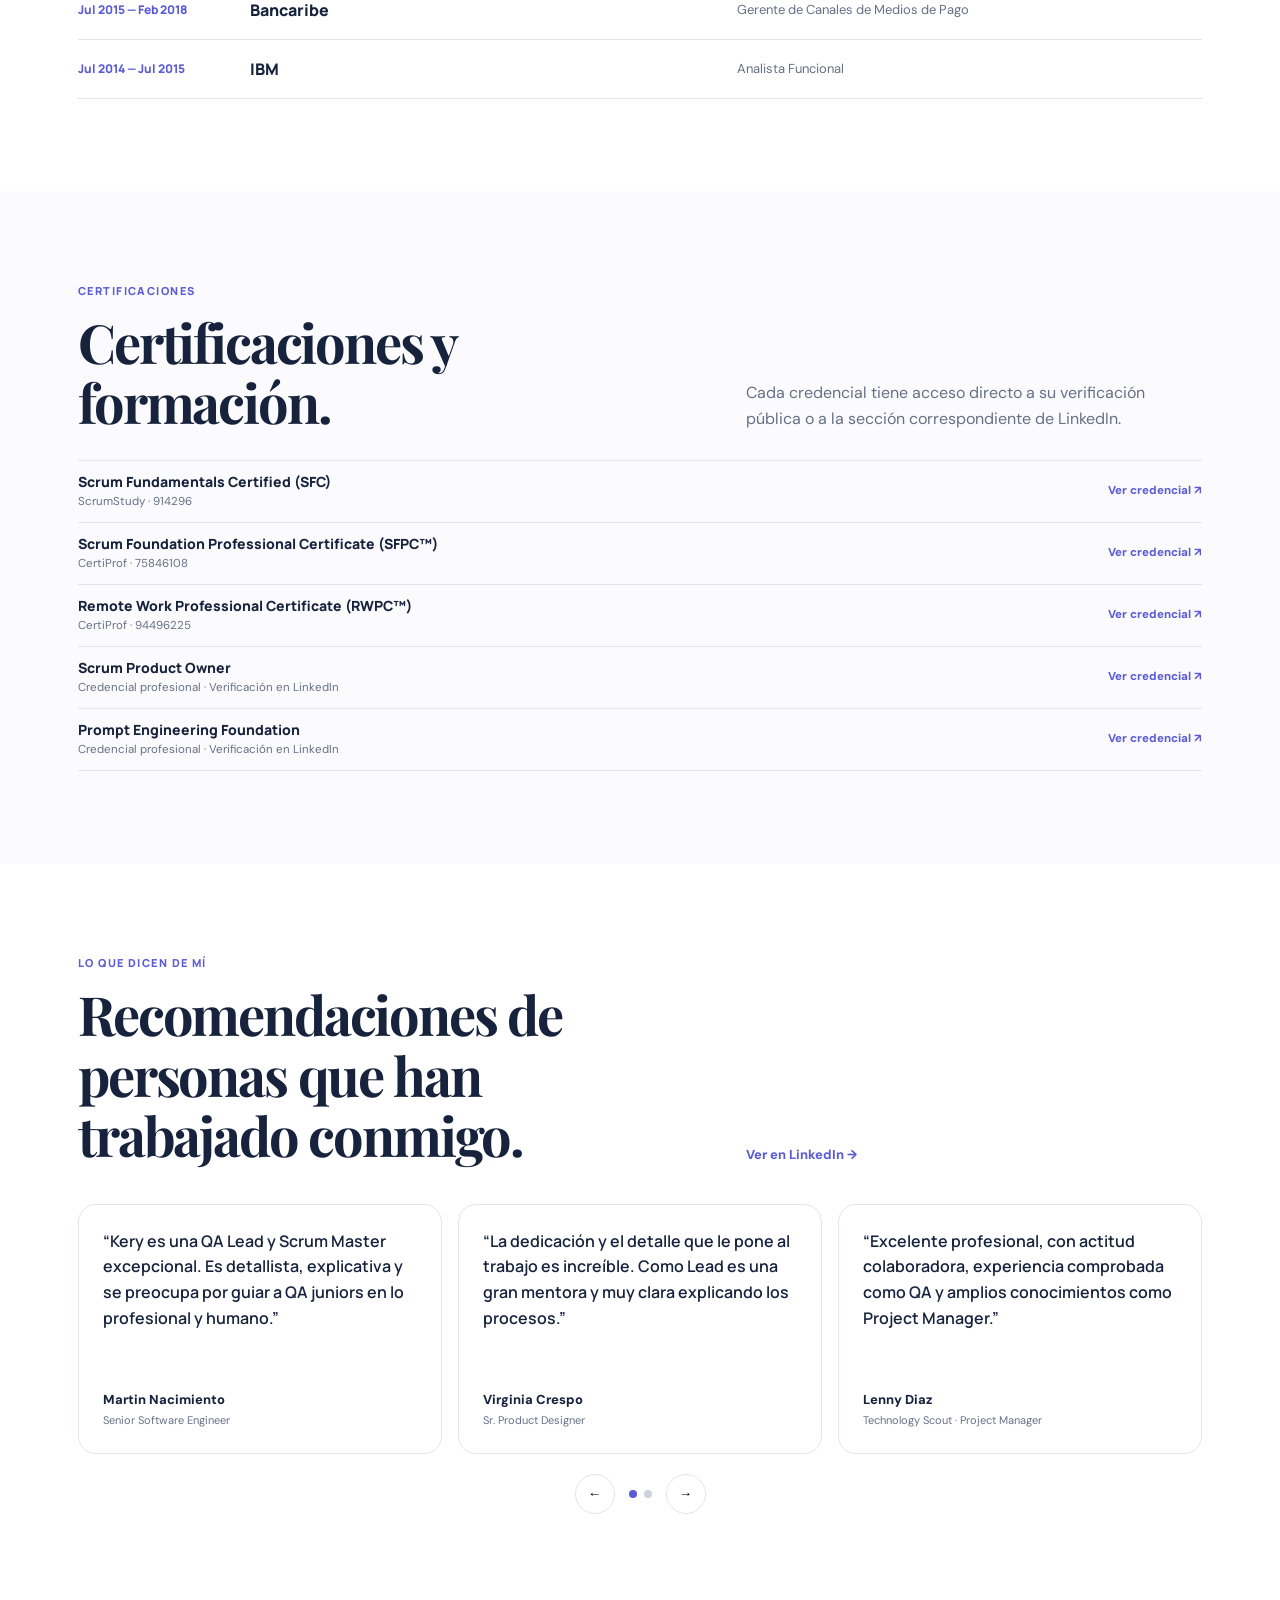
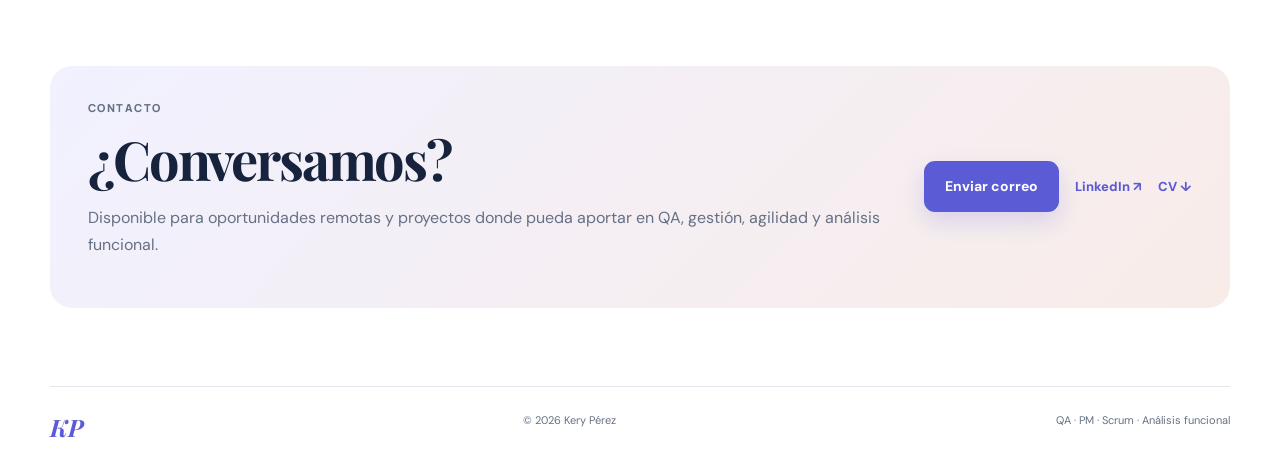
==== commit 16ed9e85: "ajuste en estilo" ====
--- a/index.html
+++ b/index.html
@@ -130,18 +130,27 @@
   </section>
 
   <!-- CASOS DE ESTUDIO -->
-  <div class="section-head cases-heading">
-  <p class="section-label">Casos de estudio</p>
-
-  <h2>
-    Experiencia contada desde el desafío, la intervención y el resultado.
-  </h2>
-
-  <p class="cases-intro">
-    Una selección de experiencias que muestran cómo abordo problemas,
-    coordino equipos y construyo estrategias de calidad orientadas al negocio.
-  </p>
-</div>
+  <section class="section" id="casos">
+  <div class="wrap">
+
+    <div class="section-head cases-heading">
+      <p class="section-label">Casos de estudio</p>
+
+      <h2>
+        Experiencia contada desde el desafío,
+        la intervención y el resultado.
+      </h2>
+
+      <p class="cases-intro">
+        Una selección de experiencias que muestran cómo abordo problemas,
+        coordino equipos y construyo estrategias de calidad orientadas al negocio.
+      </p>
+    </div>
+
+    <div class="case-grid" id="caseGrid"></div>
+
+  </div>
+</section>
   <!-- CÓMO TRABAJO -->
   <section class="section method-section" id="metodo">
     <div class="wrap">
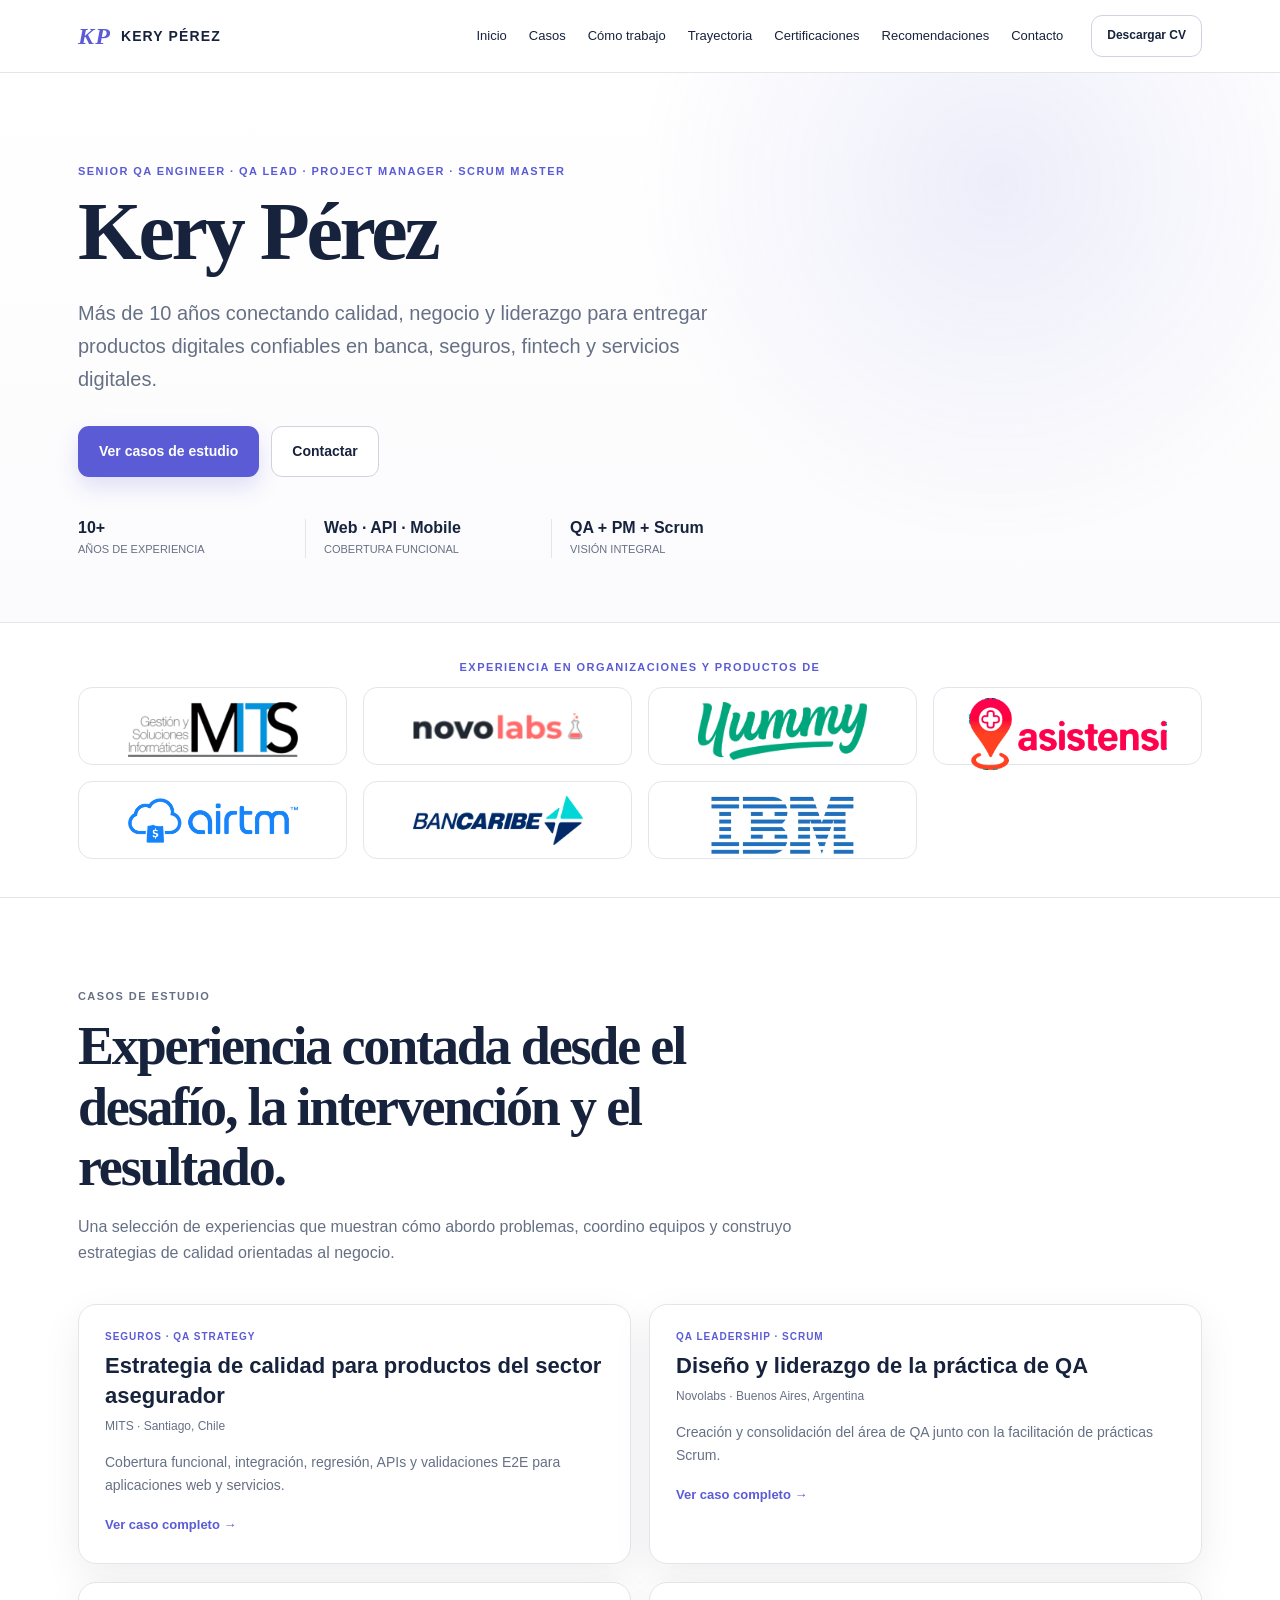
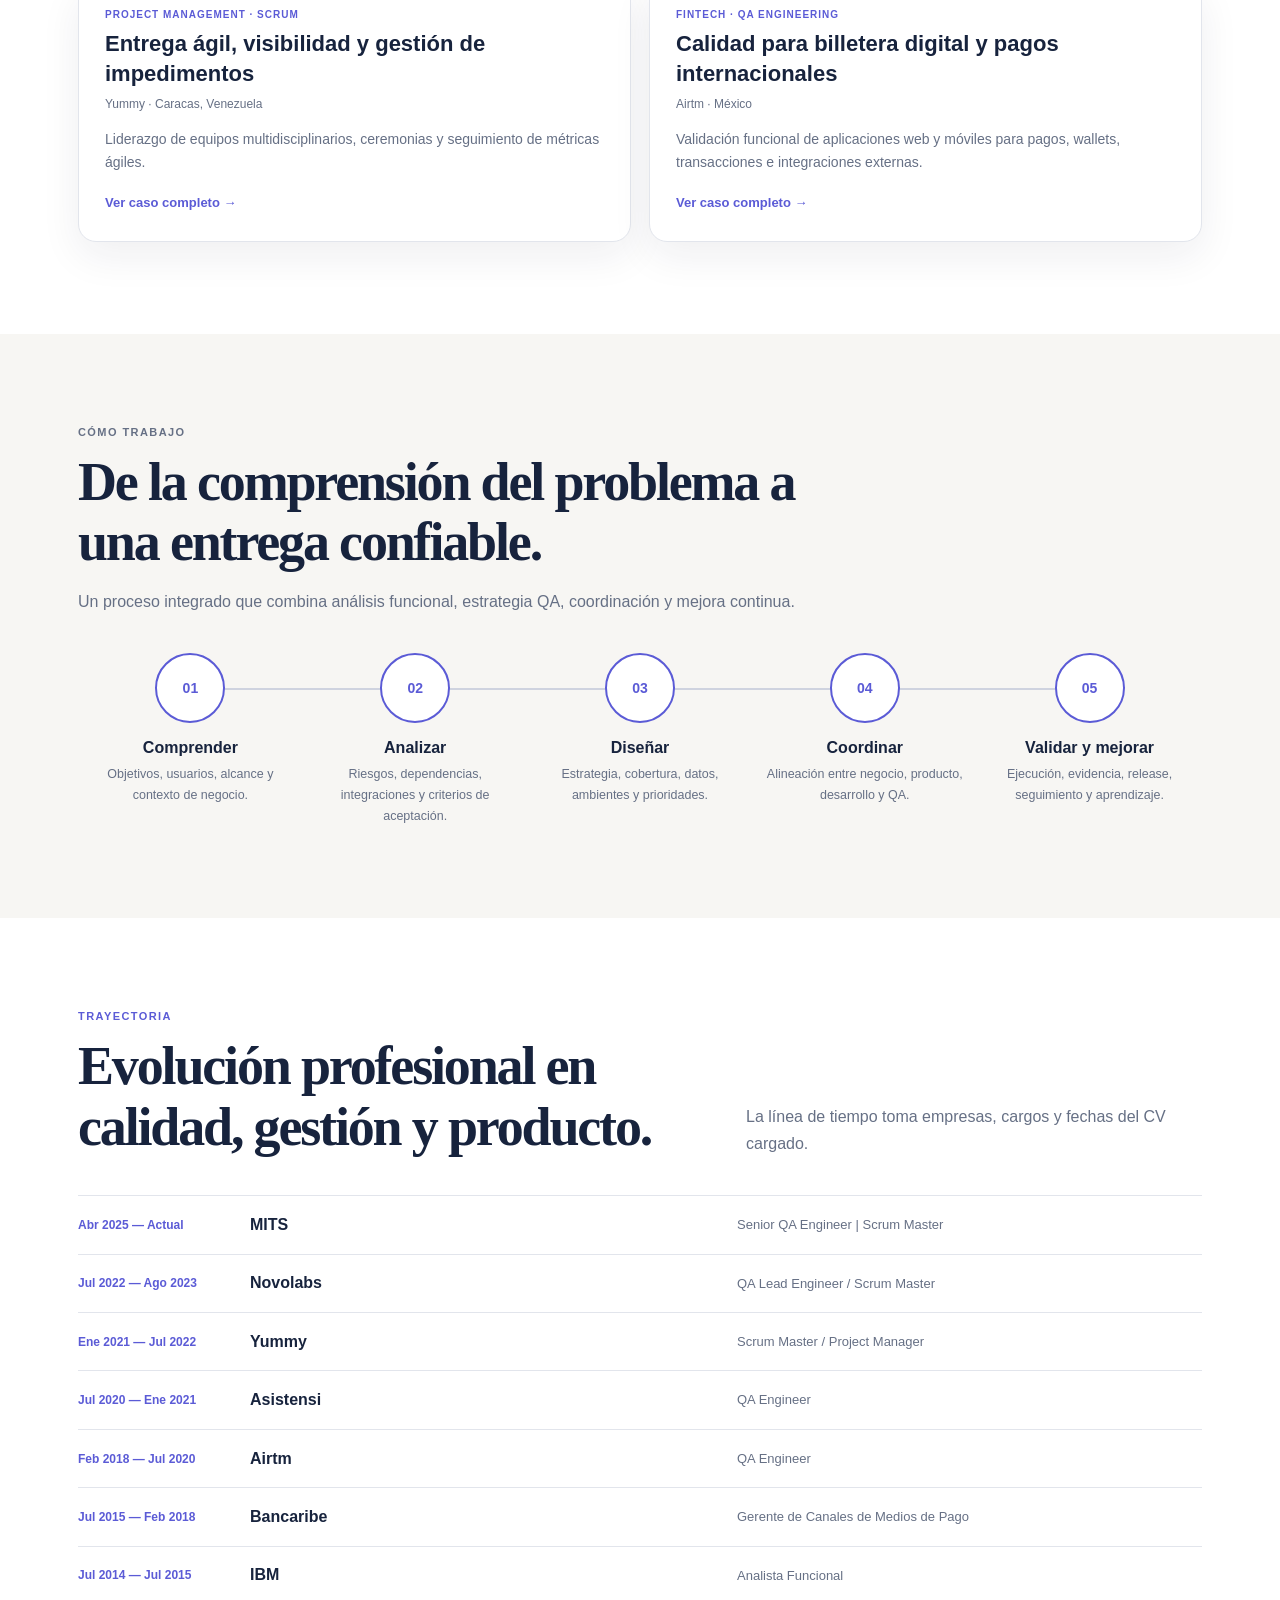
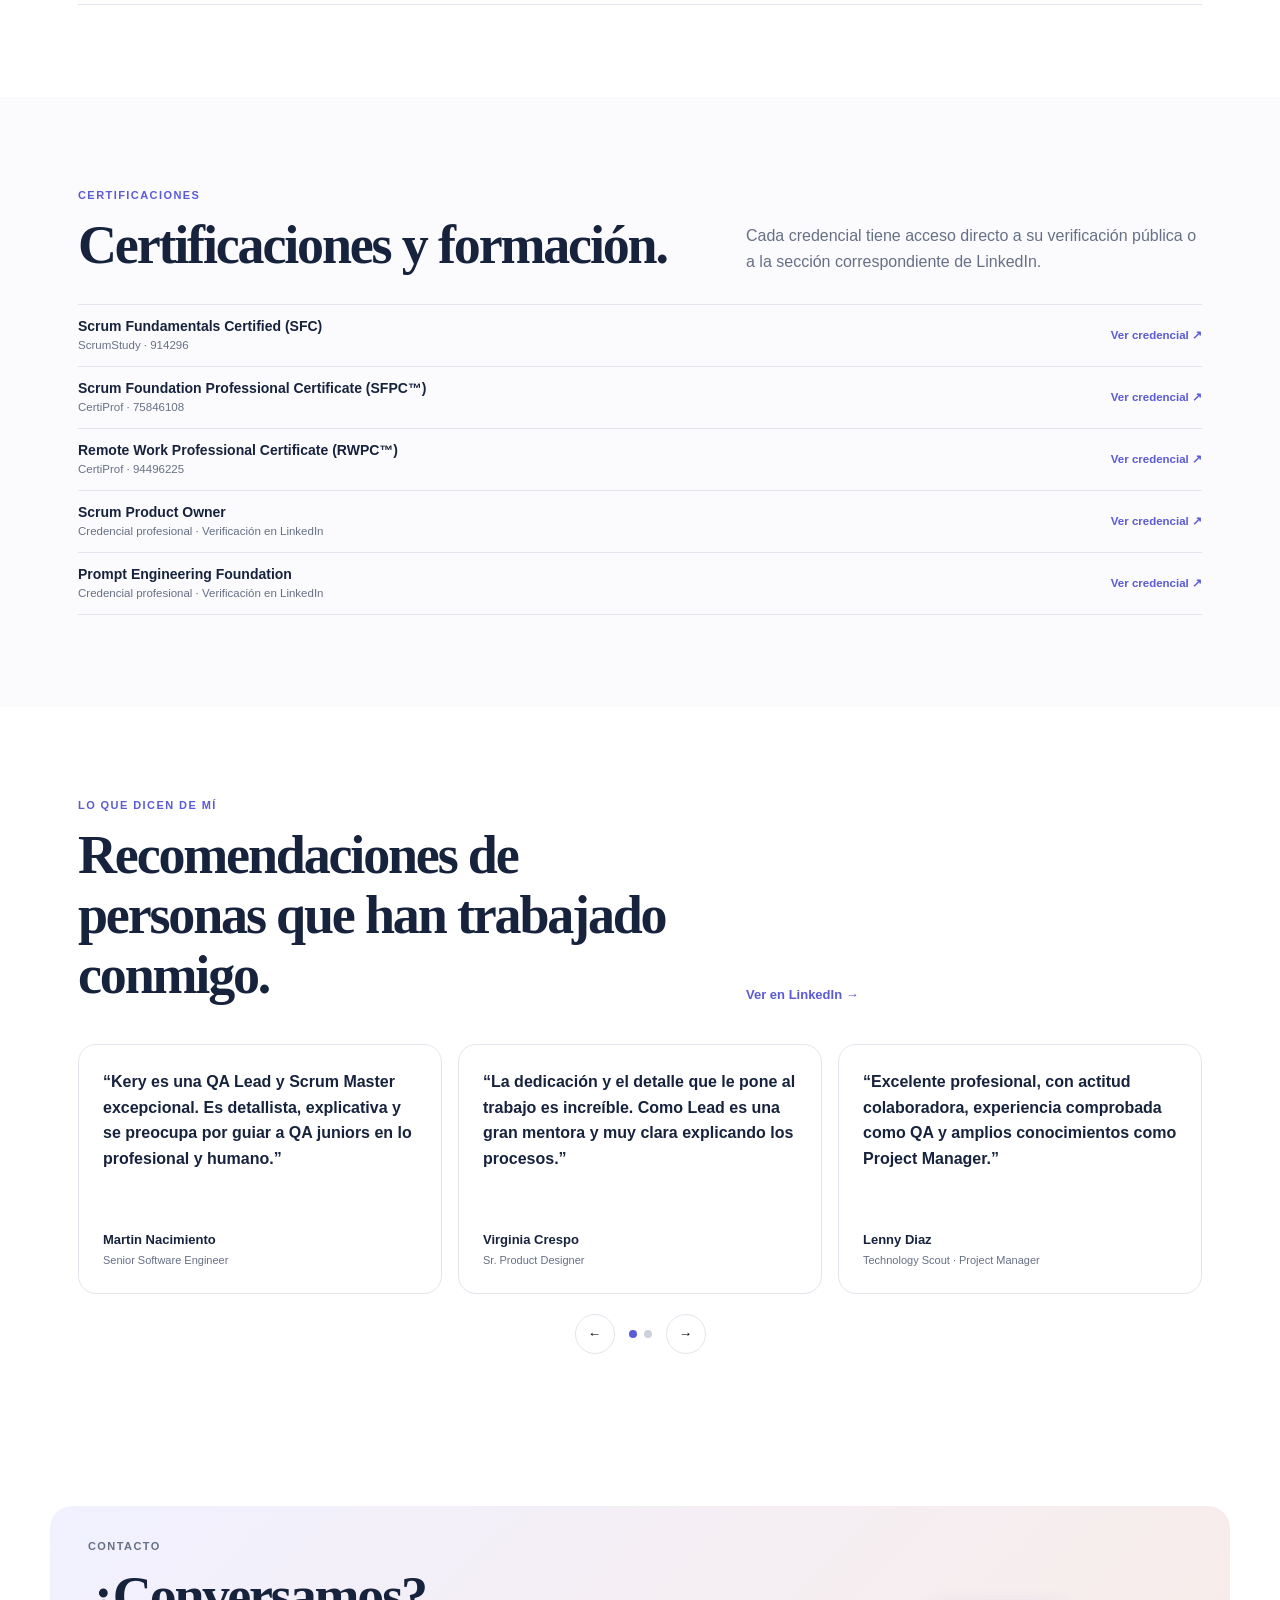
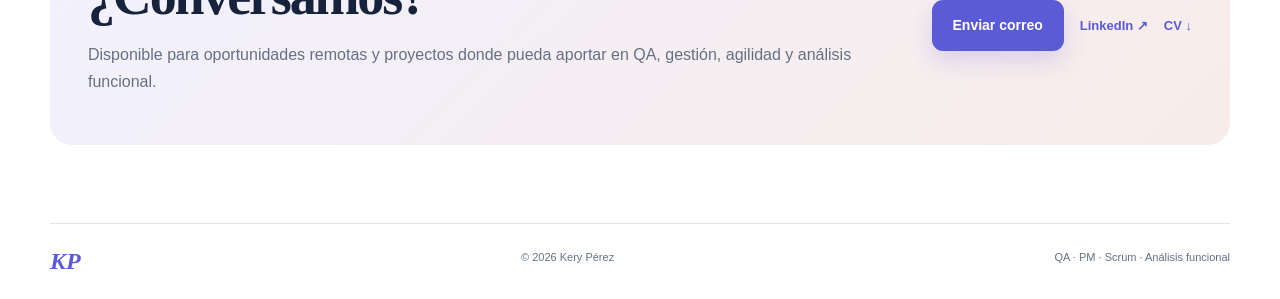
==== commit a2644b67: "stilo" ====
--- a/index.html
+++ b/index.html
@@ -14,10 +14,10 @@
   <link rel="preconnect" href="https://fonts.googleapis.com">
   <link rel="preconnect" href="https://fonts.gstatic.com" crossorigin>
 
-  <link
-    href="https://fonts.googleapis.com/css2?family=DM+Sans:wght@400;500;600;700&family=Manrope:wght@500;600;700;800&family=Playfair+Display:wght@600;700&display=swap"
-    rel="stylesheet"
-  >
+ <link
+  href="https://fonts.googleapis.com/css2?family=Inter:wght@400;500;600;700&family=JetBrains+Mono:wght@500;600;700&family=Space+Grotesk:wght@500;600;700&display=swap"
+  rel="stylesheet"
+>
 
   <link rel="stylesheet" href="assets/css/styles.css">
 </head>
